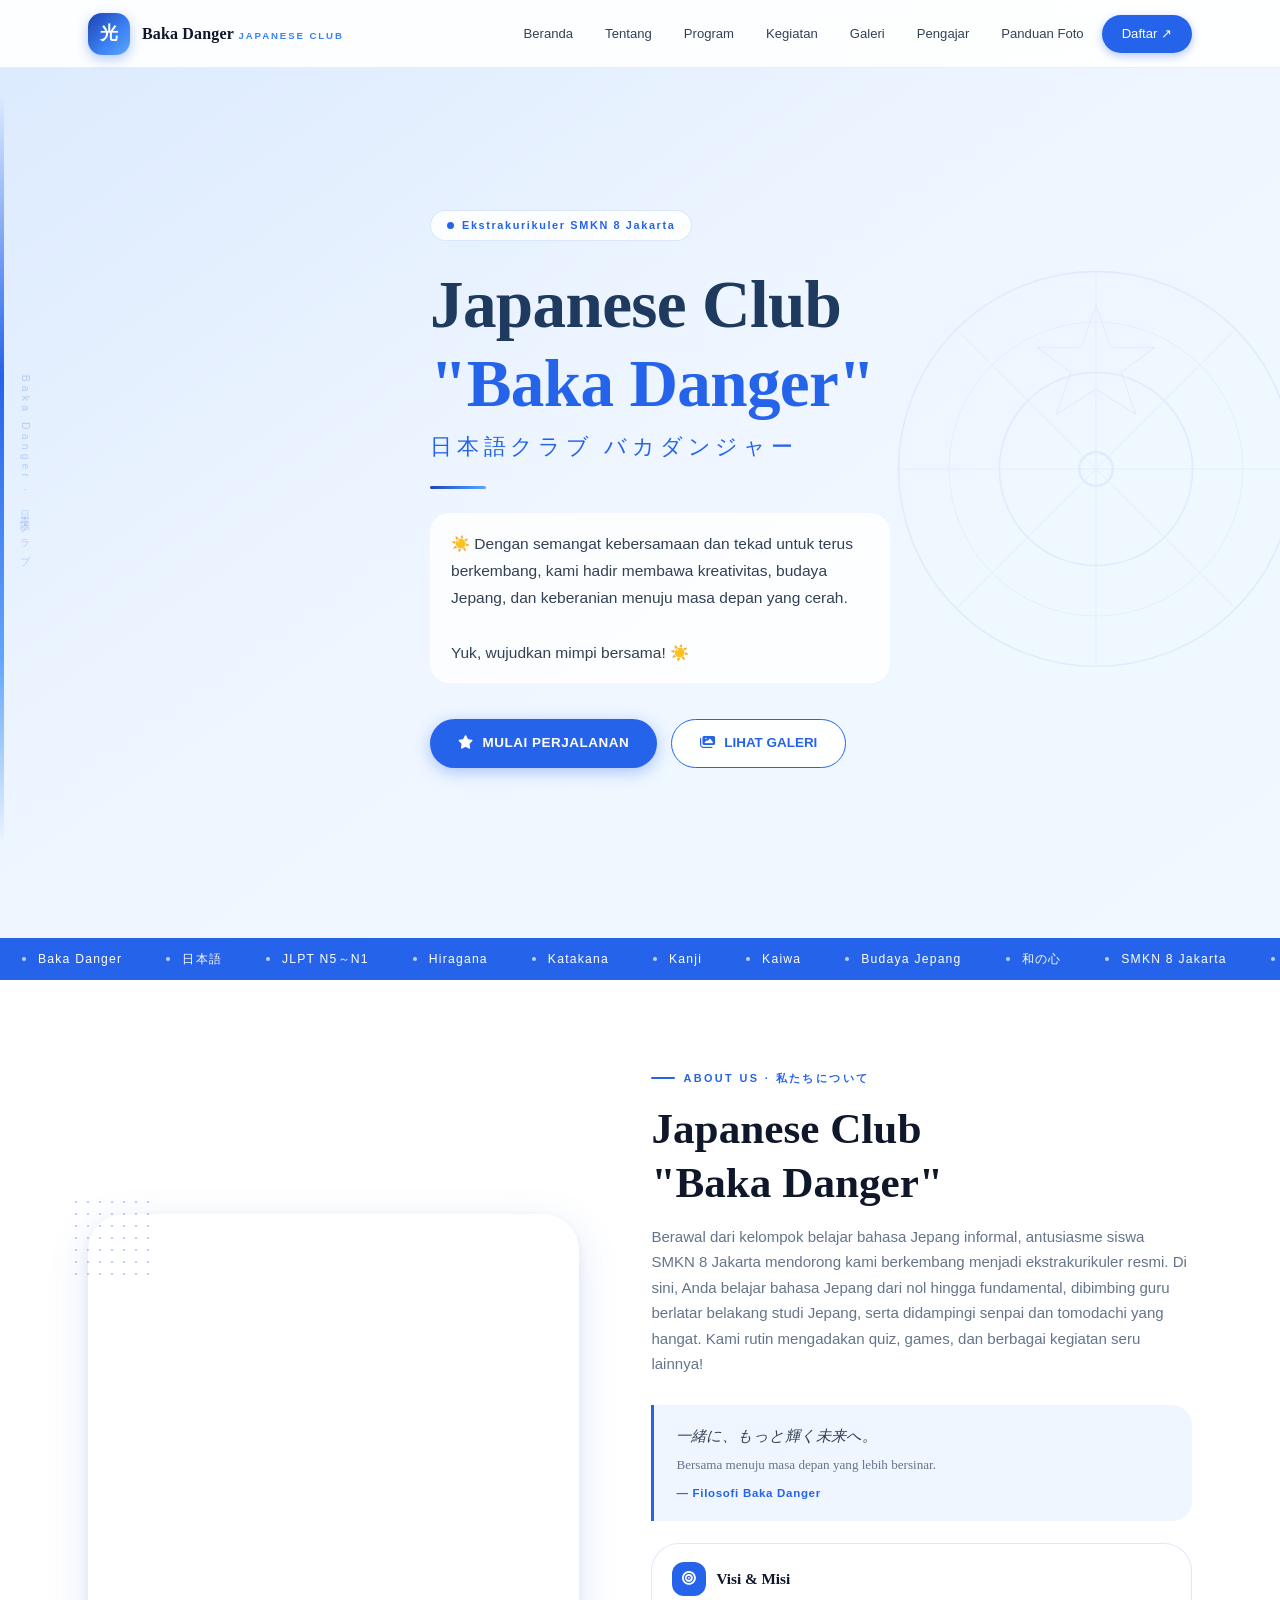
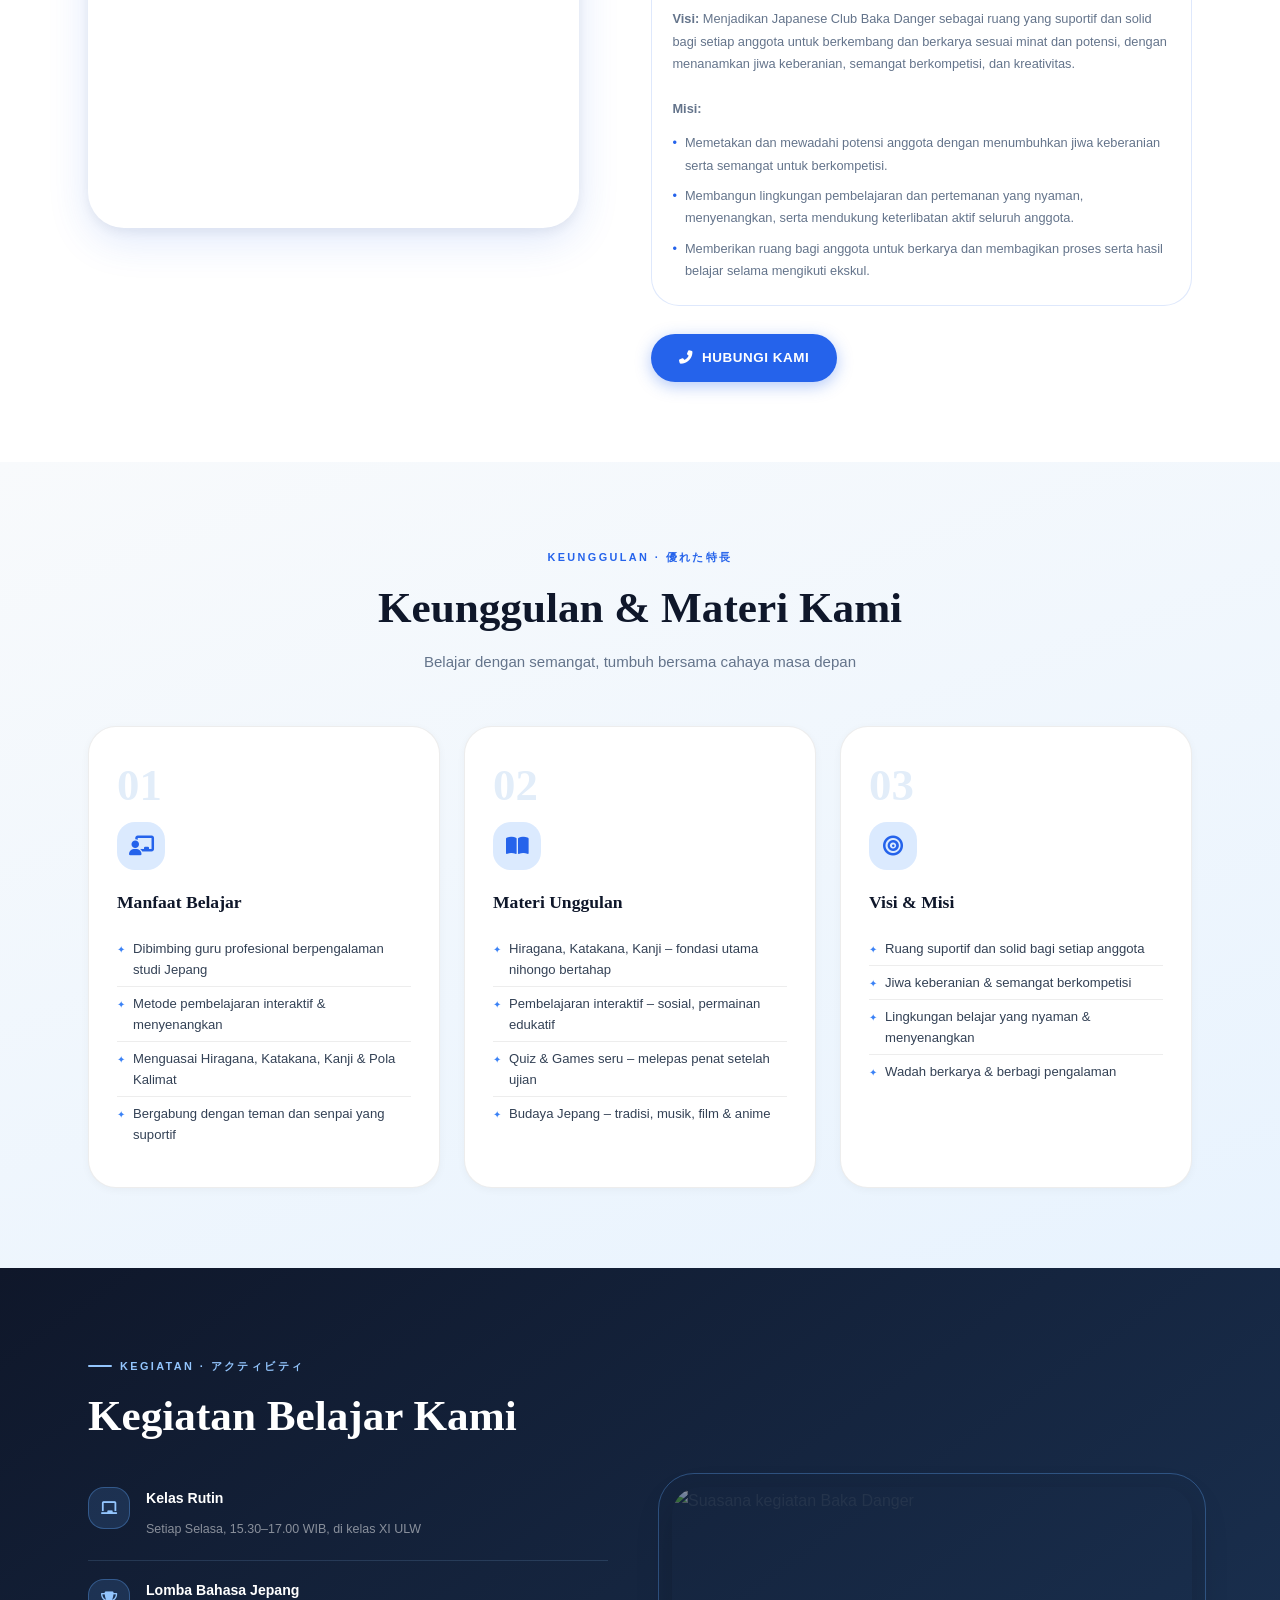
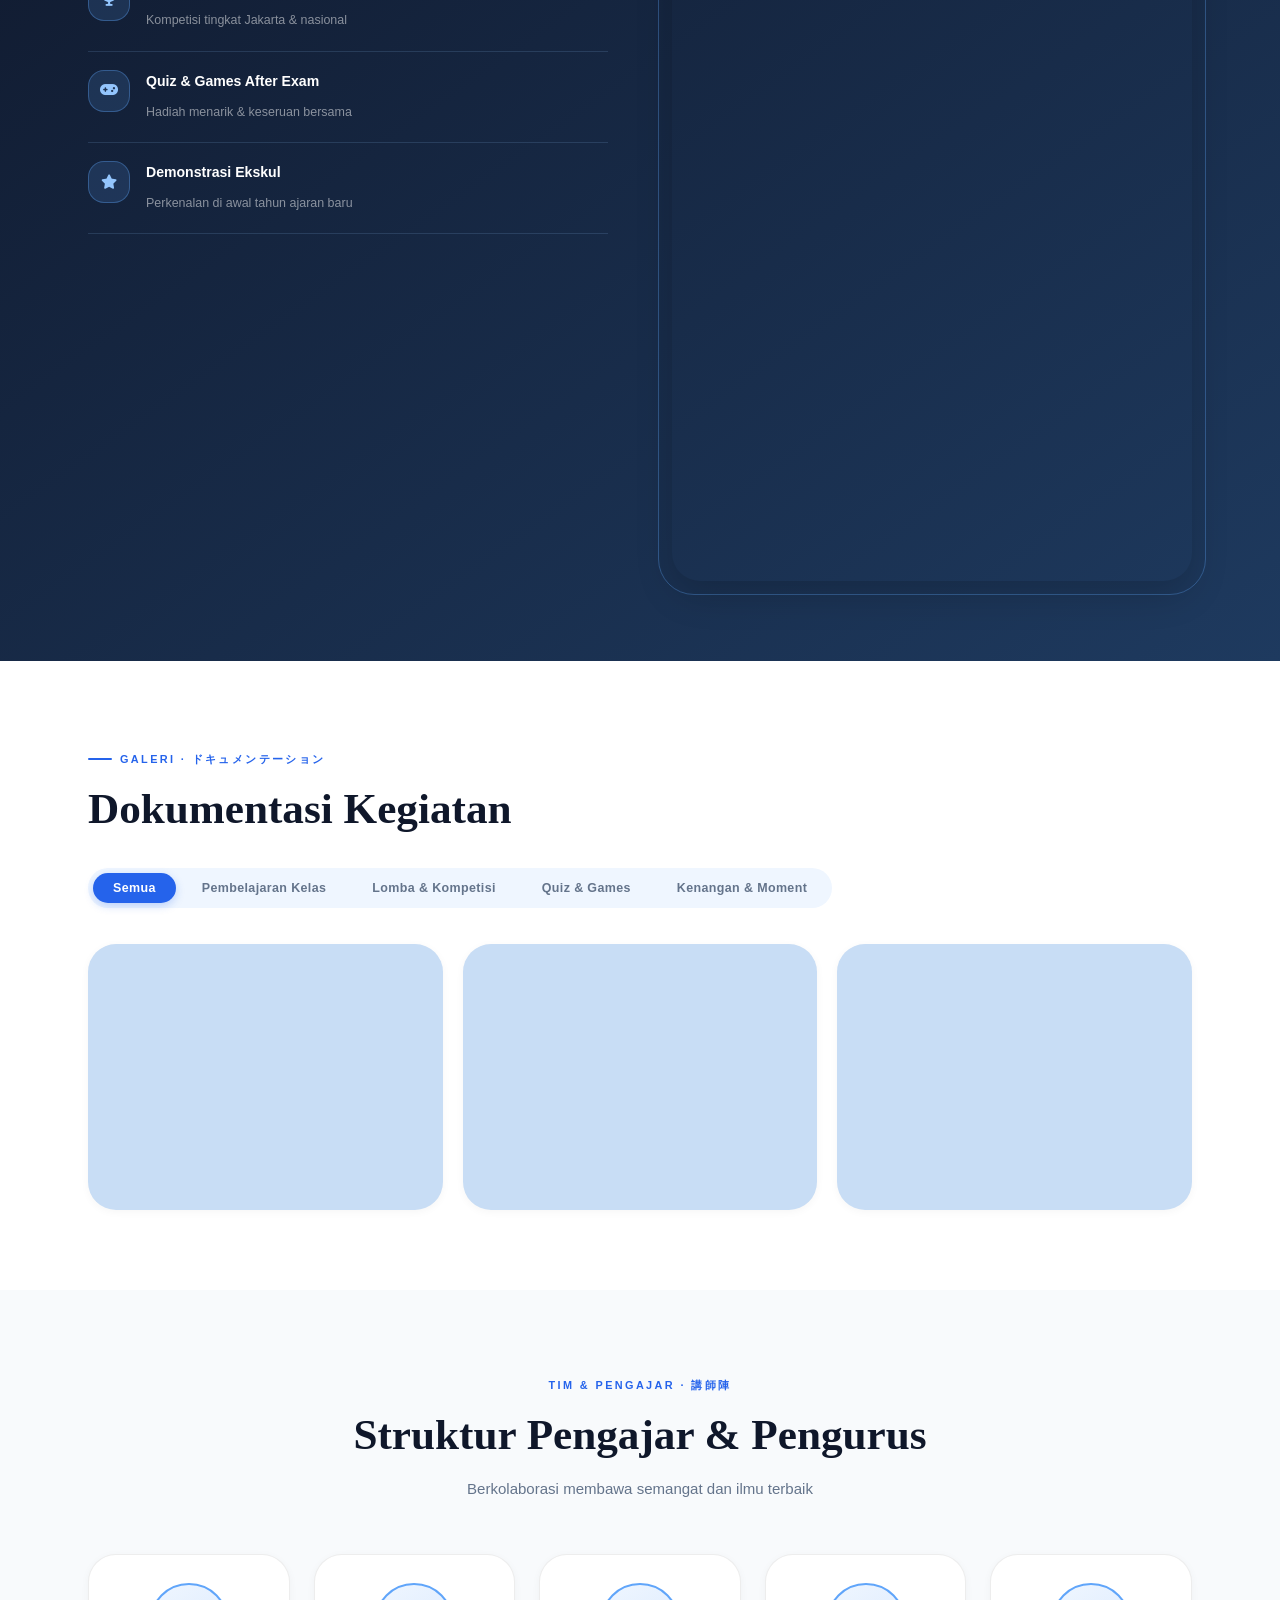
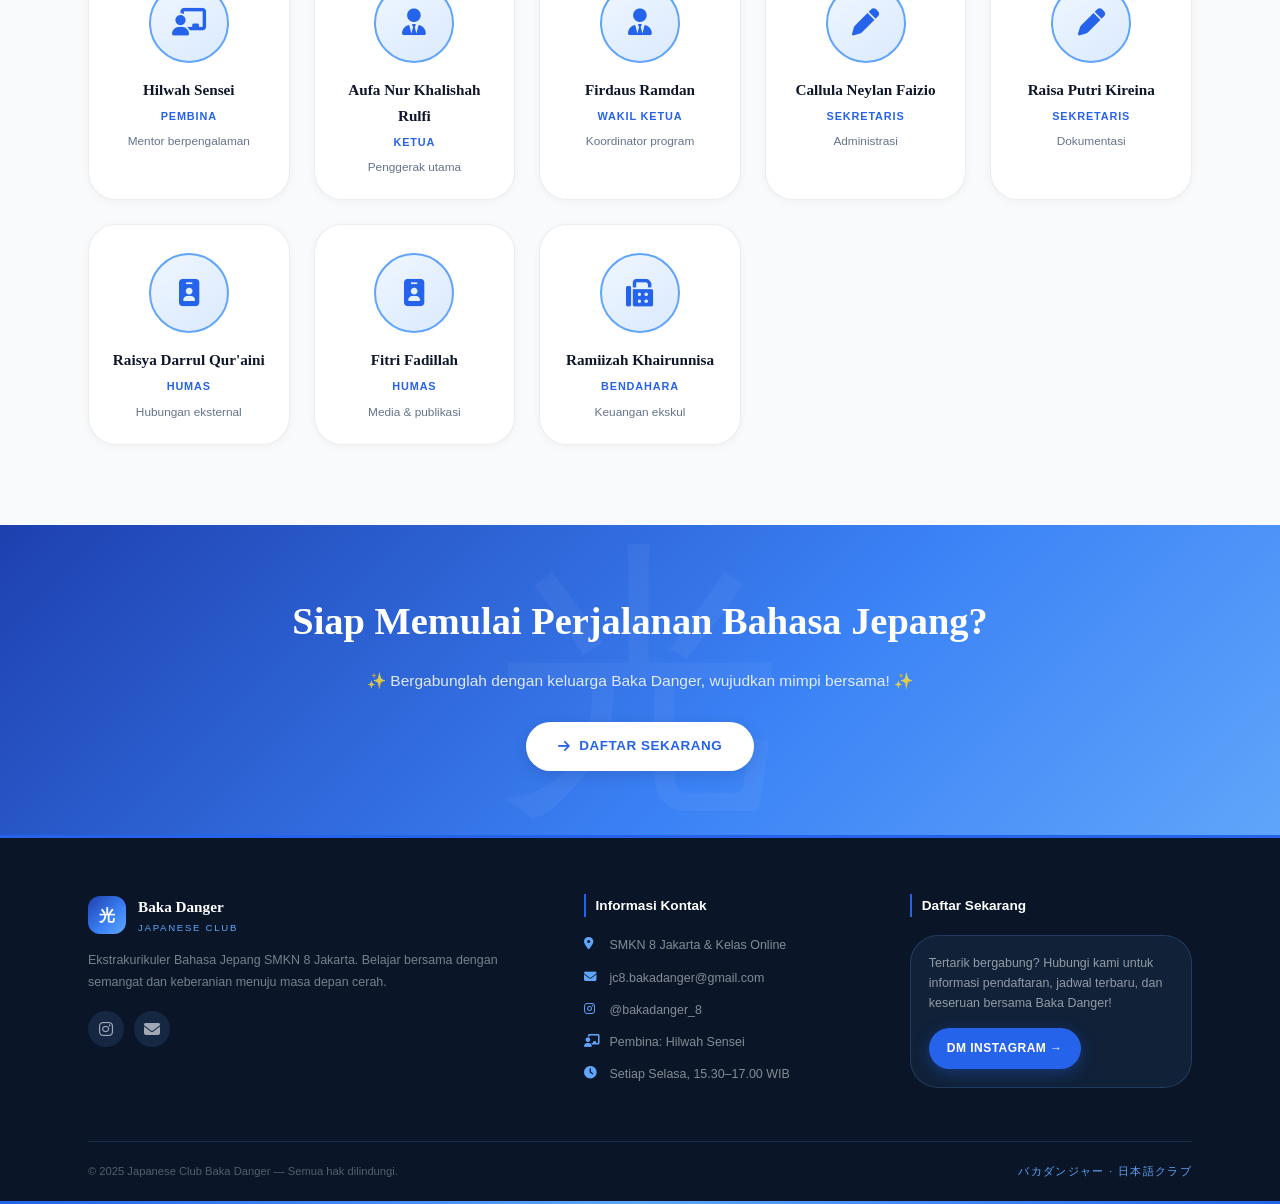
==== index.html @ 75b3fa37 "update isi" ====
<!DOCTYPE html>
<html lang="id">
<head>
<meta charset="UTF-8">
<meta name="viewport" content="width=device-width, initial-scale=1.0">
<meta http-equiv="Content-Security-Policy" content="default-src 'self' 'unsafe-inline' 'unsafe-eval' https://fonts.googleapis.com https://fonts.gstatic.com https://cdnjs.cloudflare.com https://drive.google.com https://lh3.googleusercontent.com https://images.pexels.com data: blob:; img-src * data: blob:;">
<title>Japanese Club Baka Danger | Ekskul Bahasa Jepang SMKN 8 Jakarta</title>
<meta name="description" content="Ekstrakurikuler Bahasa Jepang SMKN 8 Jakarta. Belajar dari nol hingga mahir, budaya Jepang, dan kegiatan seru bersama Baka Danger!">
<link rel="preconnect" href="https://fonts.googleapis.com">
<link href="https://fonts.googleapis.com/css2?family=Zen+Kaku+Gothic+New:wght@300;400;500;700;900&family=Shippori+Mincho:wght@400;600;700;800&family=Noto+Sans+JP:wght@300;400;500;700&display=swap" rel="stylesheet">
<link rel="stylesheet" href="https://cdnjs.cloudflare.com/ajax/libs/font-awesome/6.4.0/css/all.min.css">
<style>
:root {
  --sky: #2563eb;
  --sky-mid: #3b82f6;
  --sky-light: #60a5fa;
  --sky-pale: #eff6ff;
  --sky-ultra: #dbeafe;
  --white: #ffffff;
  --cloud: #f8fafc;
  --ink: #0f172a;
  --ink-mid: #1e3a5f;
  --ink-soft: #334155;
  --ink-light: #64748b;
  --ink-hint: #94a3b8;
  --accent: #f59e0b;
  --accent-light: #fef3c7;
  --success: #10b981;
  --border: rgba(37,99,235,0.15);
  --border-soft: rgba(0,0,0,0.07);
  --shadow-sm: 0 1px 3px rgba(0,0,0,0.06), 0 1px 2px rgba(0,0,0,0.04);
  --shadow-md: 0 4px 16px rgba(37,99,235,0.1), 0 2px 6px rgba(0,0,0,0.05);
  --shadow-lg: 0 12px 40px rgba(37,99,235,0.15), 0 4px 12px rgba(0,0,0,0.06);
  --shadow-card: 0 2px 8px rgba(0,0,0,0.04);
  --grad-sky: linear-gradient(135deg, #1e40af 0%, #3b82f6 60%, #60a5fa 100%);
  --grad-dark: linear-gradient(145deg, #0f172a 0%, #1e3a5f 100%);
  --ff-display: 'Shippori Mincho', 'Noto Sans JP', serif;
  --ff-body: 'Zen Kaku Gothic New', 'Noto Sans JP', sans-serif;
  --ff-jp: 'Noto Sans JP', sans-serif;
  --ease: cubic-bezier(.25,.8,.25,1);
  --spring: cubic-bezier(.34,1.56,.64,1);
  --t-fast: 0.18s var(--ease);
  --t-med: 0.32s var(--ease);
  --r-sm: 12px;
  --r-md: 20px;
  --r-lg: 28px;
  --r-xl: 36px;
}
*,*::before,*::after{margin:0;padding:0;box-sizing:border-box}
html{scroll-behavior:smooth;font-size:16px;-webkit-text-size-adjust:100%}
body{font-family:var(--ff-body);background:var(--cloud);color:var(--ink-soft);line-height:1.7;overflow-x:hidden}
img{max-width:100%;display:block}
a{text-decoration:none;color:inherit}
button{font-family:inherit;cursor:pointer}
.container{max-width:1160px;margin:0 auto;padding:0 28px}

/* ——— SCROLLBAR ——— */
::-webkit-scrollbar{width:5px;height:5px}
::-webkit-scrollbar-track{background:var(--cloud)}
::-webkit-scrollbar-thumb{background:var(--sky-light);border-radius:10px}

/* ——— NAVBAR ——— */
.navbar{position:fixed;top:0;left:0;right:0;z-index:1000;transition:background var(--t-med),box-shadow var(--t-med);padding:0}
.navbar::before{content:'';position:absolute;inset:0;background:rgba(255,255,255,0.92);backdrop-filter:blur(16px) saturate(180%);-webkit-backdrop-filter:blur(16px) saturate(180%);border-bottom:1px solid var(--border-soft);transition:opacity var(--t-med);z-index:-1}
.navbar.scrolled::before{background:rgba(255,255,255,0.97)}
.navbar.scrolled{box-shadow:0 2px 20px rgba(0,0,0,0.06)}
.nav-inner{display:flex;align-items:center;justify-content:space-between;height:68px;max-width:1160px;margin:0 auto;padding:0 28px}
.logo-area{display:flex;align-items:center;gap:12px;flex-shrink:0}
.logo-badge{width:42px;height:42px;background:var(--grad-sky);border-radius:14px;display:flex;align-items:center;justify-content:center;font-family:var(--ff-jp);font-size:1.1rem;color:#fff;font-weight:700;box-shadow:0 4px 12px rgba(37,99,235,0.35);flex-shrink:0;transition:transform var(--t-fast)}
.logo-area:hover .logo-badge{transform:rotate(-6deg) scale(1.08)}
.logo-texts{line-height:1.15}
.logo-main{font-family:var(--ff-display);font-size:1rem;font-weight:700;color:var(--ink);letter-spacing:.01em}
.logo-sub{font-size:.6rem;color:var(--sky-mid);letter-spacing:.2em;text-transform:uppercase;font-weight:600}
.nav-links{display:flex;align-items:center;gap:4px}
.nav-links a{color:var(--ink-soft);font-size:.82rem;font-weight:500;padding:8px 14px;border-radius:40px;transition:var(--t-fast);white-space:nowrap}
.nav-links a:hover{color:var(--sky);background:var(--sky-ultra)}
.nav-links a.cta-nav{background:var(--sky);color:#fff;padding:8px 20px;box-shadow:0 3px 10px rgba(37,99,235,0.35)}
.nav-links a.cta-nav:hover{background:var(--sky-mid);transform:translateY(-1px);box-shadow:0 6px 16px rgba(37,99,235,0.4)}
.burger{display:none;background:none;border:1px solid var(--border);width:40px;height:40px;border-radius:12px;align-items:center;justify-content:center;font-size:1rem;color:var(--ink-soft);transition:var(--t-fast)}
.burger:hover{background:var(--sky-ultra);color:var(--sky)}

/* ——— HERO ——— */
.hero{position:relative;min-height:100vh;display:flex;align-items:center;overflow:hidden;background:linear-gradient(145deg,#dbeafe 0%,#eff6ff 50%,#f0f9ff 100%)}
.hero-bg-img{position:absolute;inset:0;background-size:cover;background-position:center;opacity:.18;mix-blend-mode:multiply;transition:opacity 1s}
.hero-ornament{position:absolute;right:-2%;top:50%;transform:translateY(-50%);width:min(420px,40vw);opacity:.07;animation:heroSpin 60s linear infinite;pointer-events:none;color:var(--sky)}
@keyframes heroSpin{to{transform:translateY(-50%) rotate(360deg)}}
.hero-stripe{position:absolute;left:0;top:0;bottom:0;width:4px;background:linear-gradient(to bottom,transparent 10%,var(--sky) 40%,var(--sky-light) 70%,transparent 90%)}
.hero-jp-vert{position:absolute;left:16px;top:50%;transform:translateY(-50%);writing-mode:vertical-rl;font-family:var(--ff-jp);font-size:.65rem;color:rgba(37,99,235,.25);letter-spacing:.4em;pointer-events:none;user-select:none}
.hero-content{position:relative;z-index:2;padding:130px 0 90px;max-width:650px;margin-left:min(8%,96px);animation:heroUp .9s var(--ease) both}
@keyframes heroUp{from{opacity:0;transform:translateY(32px)}to{opacity:1;transform:translateY(0)}}
.hero-eyebrow{display:inline-flex;align-items:center;gap:8px;background:rgba(255,255,255,.85);border:1px solid var(--border);border-radius:40px;padding:5px 16px;margin-bottom:24px;backdrop-filter:blur(8px)}
.hero-eyebrow-dot{width:7px;height:7px;background:var(--sky);border-radius:50%;animation:pulse 2s ease infinite}
@keyframes pulse{0%,100%{box-shadow:0 0 0 0 rgba(37,99,235,.4)}50%{box-shadow:0 0 0 6px rgba(37,99,235,0)}}
.hero-eyebrow span{font-family:var(--ff-jp);font-size:.68rem;color:var(--sky);font-weight:600;letter-spacing:.15em}
.hero-title{font-family:var(--ff-display);font-size:clamp(2.4rem,5.5vw,4.2rem);font-weight:800;color:var(--ink-mid);line-height:1.18;letter-spacing:-.01em;margin-bottom:6px}
.hero-title-jp{font-family:var(--ff-jp);font-size:clamp(.95rem,2vw,1.35rem);color:var(--sky);letter-spacing:.22em;display:block;margin-bottom:20px;font-weight:400}
.hero-line{width:56px;height:3px;background:var(--grad-sky);border-radius:4px;margin-bottom:24px}
.hero-desc{font-size:.97rem;color:var(--ink-soft);line-height:1.75;max-width:500px;margin-bottom:36px;background:rgba(255,255,255,.8);padding:16px 20px;border-radius:var(--r-md);border:1px solid rgba(255,255,255,.9);backdrop-filter:blur(6px)}
.hero-btns{display:flex;gap:14px;flex-wrap:wrap}
.btn-primary{display:inline-flex;align-items:center;gap:9px;background:var(--sky);color:#fff;padding:13px 28px;border-radius:48px;font-size:.84rem;font-weight:700;letter-spacing:.04em;text-transform:uppercase;border:none;transition:var(--t-fast);box-shadow:0 4px 16px rgba(37,99,235,.35)}
.btn-primary:hover{background:var(--sky-mid);transform:translateY(-2px);box-shadow:0 8px 24px rgba(37,99,235,.4)}
.btn-outline{display:inline-flex;align-items:center;gap:9px;background:rgba(255,255,255,.9);color:var(--sky);padding:12px 28px;border-radius:48px;font-size:.84rem;font-weight:600;text-transform:uppercase;border:1.5px solid var(--sky);transition:var(--t-fast)}
.btn-outline:hover{background:var(--sky);color:#fff;transform:translateY(-1px)}

/* ——— MARQUEE ——— */
.marquee-strip{background:var(--sky);padding:11px 0;overflow:hidden}
.marquee-track{display:flex;animation:marqueeScroll 28s linear infinite;white-space:nowrap}
.marquee-track:hover{animation-play-state:paused}
.m-item{display:inline-flex;align-items:center;gap:12px;padding:0 22px;font-family:var(--ff-jp);font-size:.76rem;color:#fff;letter-spacing:.1em;font-weight:500}
.m-dot{width:4px;height:4px;background:rgba(255,255,255,.7);border-radius:50%}
@keyframes marqueeScroll{from{transform:translateX(0)}to{transform:translateX(-50%)}}

/* ——— SECTION BASE ——— */
section{padding:80px 0}
.sec-label{display:inline-flex;align-items:center;gap:8px;font-size:.68rem;color:var(--sky);letter-spacing:.22em;text-transform:uppercase;font-weight:700;margin-bottom:14px}
.sec-label::before{content:'';width:24px;height:2px;background:var(--sky);border-radius:2px}
.sec-title{font-family:var(--ff-display);font-size:clamp(1.75rem,3.5vw,2.7rem);font-weight:700;color:var(--ink);line-height:1.25;margin-bottom:14px}
.sec-desc{font-size:.94rem;color:var(--ink-light);line-height:1.7;max-width:540px}

/* ——— ABOUT ——— */
.about{background:var(--white)}
.about-grid{display:grid;grid-template-columns:1fr 1.1fr;gap:72px;align-items:center}
.img-stack{position:relative;flex-shrink:0}
.img-dots{position:absolute;top:-18px;left:-18px;width:88px;height:88px;background-image:radial-gradient(circle,var(--sky) 1.5px,transparent 1.5px);background-size:12px 12px;opacity:.3;z-index:0}
.img-main{width:100%;aspect-ratio:4/5;object-fit:cover;border-radius:var(--r-xl);box-shadow:var(--shadow-lg);position:relative;z-index:1;transition:transform var(--t-med)}
.img-stack:hover .img-main{transform:scale(1.01)}
.img-accent{position:absolute;bottom:-22px;right:-22px;width:46%;aspect-ratio:1;object-fit:cover;border-radius:var(--r-lg);border:5px solid var(--white);box-shadow:0 8px 24px rgba(0,0,0,.1);z-index:2}
.quote-block{margin-top:28px;padding:18px 22px;border-left:3px solid var(--sky);background:var(--sky-pale);border-radius:0 var(--r-md) var(--r-md) 0}
.quote-block p{font-family:var(--ff-display);font-size:.95rem;font-style:italic;color:var(--ink-soft);line-height:1.65}
.quote-block cite{display:block;font-size:.72rem;color:var(--sky);margin-top:8px;font-style:normal;font-weight:600;letter-spacing:.06em}
.vm-box{margin-top:22px;padding:18px 20px;border:1px solid var(--border);border-radius:var(--r-lg);background:var(--white)}
.vm-head{display:flex;align-items:center;gap:10px;margin-bottom:12px}
.vm-ico{width:34px;height:34px;background:var(--sky);border-radius:12px;display:flex;align-items:center;justify-content:center;color:#fff;font-size:.85rem;flex-shrink:0}
.vm-name{font-family:var(--ff-display);font-size:.95rem;font-weight:700;color:var(--ink)}
.vm-body{font-size:.8rem;color:var(--ink-light);line-height:1.75}

/* ——— EXCELLENCE ——— */
.excellence{background:linear-gradient(160deg,var(--cloud) 0%,#e8f3fe 100%)}
.exc-header{text-align:center;margin-bottom:52px}
.exc-header .sec-label{justify-content:center}
.exc-header .sec-label::before{display:none}
.cards-3{display:grid;grid-template-columns:repeat(3,1fr);gap:24px}
.exc-card{background:var(--white);padding:36px 28px;border-radius:var(--r-lg);border:1px solid var(--border-soft);box-shadow:var(--shadow-card);transition:var(--t-med);position:relative;overflow:hidden}
.exc-card::before{content:'';position:absolute;top:0;left:0;right:0;height:3px;background:var(--grad-sky);opacity:0;transition:opacity var(--t-fast)}
.exc-card:hover{transform:translateY(-6px);box-shadow:var(--shadow-lg);border-color:var(--border)}
.exc-card:hover::before{opacity:1}
.card-num{font-family:var(--ff-display);font-size:2.8rem;font-weight:800;color:#e2edf9;line-height:1;margin-bottom:14px;transition:color var(--t-fast)}
.exc-card:hover .card-num{color:#c7dff5}
.card-ico{width:48px;height:48px;background:var(--sky-ultra);border-radius:18px;display:flex;align-items:center;justify-content:center;font-size:1.25rem;color:var(--sky);margin-bottom:18px;transition:var(--t-fast)}
.exc-card:hover .card-ico{background:var(--sky);color:#fff}
.card-title{font-family:var(--ff-display);font-size:1.1rem;font-weight:700;margin-bottom:14px;color:var(--ink)}
.card-list{list-style:none}
.card-list li{padding:6px 0;border-bottom:1px solid var(--border-soft);display:flex;align-items:flex-start;gap:8px;font-size:.82rem;color:var(--ink-soft);line-height:1.6}
.card-list li:last-child{border-bottom:none}
.card-list li::before{content:'✦';font-size:.65rem;color:var(--sky-mid);flex-shrink:0;margin-top:4px}

/* ——— ACTIVITY ——— */
.activity{background:var(--grad-dark);overflow:hidden}
.activity .sec-title{color:#fff}
.activity .sec-label{color:#93c5fd}
.activity .sec-label::before{background:#93c5fd}
.act-grid{display:grid;grid-template-columns:1fr 1fr;gap:64px;align-items:start;margin-top:44px}
.act-list{list-style:none}
.act-item{display:flex;align-items:flex-start;gap:16px;padding:18px 0;border-bottom:1px solid rgba(147,197,253,.15);transition:padding-left var(--t-fast)}
.act-item:first-child{padding-top:0}
.act-item:hover{padding-left:6px}
.act-ico{width:42px;height:42px;background:rgba(96,165,250,.15);border:1px solid rgba(96,165,250,.35);border-radius:16px;display:flex;align-items:center;justify-content:center;color:#93c5fd;font-size:.9rem;flex-shrink:0;transition:var(--t-fast)}
.act-item:hover .act-ico{background:var(--sky);border-color:var(--sky);color:#fff}
.act-text strong{display:block;color:#fff;font-size:.88rem;font-weight:600;margin-bottom:3px}
.act-text span{font-size:.78rem;color:rgba(255,255,255,.5)}
.act-img-col{position:relative}
.act-frame{position:absolute;inset:-14px;border:1.5px solid rgba(96,165,250,.35);border-radius:36px;pointer-events:none;z-index:0}
.act-img-main{width:100%;aspect-ratio:3/4;object-fit:cover;border-radius:28px;box-shadow:0 14px 36px rgba(0,0,0,.35);position:relative;z-index:1}

/* ——— GALLERY ——— */
.gallery{background:var(--white)}
.gallery-top{display:flex;justify-content:space-between;align-items:flex-end;margin-bottom:36px;flex-wrap:wrap;gap:18px}
.gallery-tabs{display:flex;gap:6px;background:var(--sky-pale);padding:5px;border-radius:50px;flex-wrap:wrap}
.g-tab{padding:8px 20px;border-radius:40px;font-size:.78rem;font-weight:600;color:var(--ink-light);cursor:pointer;transition:var(--t-fast);border:none;background:none;letter-spacing:.03em}
.g-tab.active{background:var(--sky);color:#fff;box-shadow:0 3px 8px rgba(37,99,235,.25)}
.gallery-grid{display:grid;grid-template-columns:repeat(3,1fr);gap:20px}
.g-item{position:relative;border-radius:var(--r-lg);overflow:hidden;cursor:pointer;aspect-ratio:4/3;background:#e8f1fb;transition:var(--t-med);box-shadow:var(--shadow-card)}
.g-item img{width:100%;height:100%;object-fit:cover;transition:transform .5s var(--ease)}
.g-item:hover{transform:scale(1.01);box-shadow:var(--shadow-lg)}
.g-item:hover img{transform:scale(1.07)}
.g-overlay{position:absolute;inset:0;background:linear-gradient(to top,rgba(15,23,42,.75) 0%,transparent 55%);opacity:0;transition:.28s;display:flex;flex-direction:column;justify-content:flex-end;padding:18px;border-radius:var(--r-lg)}
.g-item:hover .g-overlay{opacity:1}
.g-overlay h4{color:#fff;font-size:.88rem;font-weight:700;margin-bottom:3px}
.g-overlay p{color:rgba(255,255,255,.75);font-size:.73rem}
.g-zoom{position:absolute;top:14px;right:14px;background:var(--sky);width:32px;height:32px;border-radius:50%;display:flex;align-items:center;justify-content:center;color:#fff;opacity:0;transform:scale(.7);transition:.2s}
.g-item:hover .g-zoom{opacity:1;transform:scale(1)}
.gallery-empty{text-align:center;padding:60px 20px;color:var(--ink-light)}
.gallery-empty i{font-size:2.8rem;color:var(--sky-light);display:block;margin-bottom:14px}
.gallery-empty p{font-size:.9rem}

/* ——— TEAM ——— */
.team{background:var(--cloud)}
.team-header{text-align:center;margin-bottom:52px}
.team-header .sec-label{justify-content:center}
.team-header .sec-label::before{display:none}
.team-grid{display:grid;grid-template-columns:repeat(auto-fit,minmax(195px,1fr));gap:24px}
.team-card{background:var(--white);padding:28px 18px 22px;border-radius:var(--r-lg);text-align:center;transition:var(--t-med);border:1px solid var(--border-soft);box-shadow:var(--shadow-card)}
.team-card:hover{transform:translateY(-5px);box-shadow:var(--shadow-lg);border-color:var(--border)}
.t-avatar{width:80px;height:80px;background:linear-gradient(145deg,var(--sky-pale),var(--sky-ultra));border-radius:50%;display:flex;align-items:center;justify-content:center;margin:0 auto 14px;font-size:1.7rem;color:var(--sky);border:2.5px solid var(--sky-light);transition:var(--t-med)}
.team-card:hover .t-avatar{background:var(--grad-sky);color:#fff;border-color:var(--sky)}
.t-name{font-family:var(--ff-display);font-size:.95rem;font-weight:700;margin-bottom:4px;color:var(--ink)}
.t-pos{font-size:.68rem;color:var(--sky);font-weight:700;text-transform:uppercase;letter-spacing:.08em;margin-bottom:6px}
.t-desc{font-size:.74rem;color:var(--ink-light)}

/* ——— GOOGLE DRIVE GUIDE ——— */
.gdrive-guide{background:linear-gradient(135deg,#0f172a 0%,#1e3a5f 100%);padding:60px 0}
.guide-inner{display:grid;grid-template-columns:1fr 1fr;gap:56px;align-items:start}
.guide-title{font-family:var(--ff-display);font-size:1.7rem;font-weight:700;color:#fff;margin-bottom:12px}
.guide-sub{color:rgba(255,255,255,.55);font-size:.85rem;line-height:1.7;margin-bottom:28px}
.guide-steps{list-style:none}
.guide-step{display:flex;gap:14px;align-items:flex-start;padding:14px 0;border-bottom:1px solid rgba(147,197,253,.15)}
.guide-step:last-child{border-bottom:none}
.step-num{width:30px;height:30px;background:var(--sky);border-radius:10px;display:flex;align-items:center;justify-content:center;font-size:.75rem;font-weight:800;color:#fff;flex-shrink:0}
.step-text strong{display:block;color:#fff;font-size:.85rem;font-weight:600;margin-bottom:2px}
.step-text span{font-size:.78rem;color:rgba(255,255,255,.5)}
.guide-sizes{background:rgba(255,255,255,.06);border:1px solid rgba(147,197,253,.2);border-radius:var(--r-lg);padding:22px}
.guide-sizes h4{color:#93c5fd;font-size:.8rem;font-weight:700;letter-spacing:.12em;text-transform:uppercase;margin-bottom:18px;display:flex;align-items:center;gap:8px}
.size-table{width:100%;border-collapse:collapse;font-size:.8rem}
.size-table th{text-align:left;color:rgba(255,255,255,.4);font-weight:500;padding:6px 10px;border-bottom:1px solid rgba(255,255,255,.1);font-size:.72rem;text-transform:uppercase;letter-spacing:.06em}
.size-table td{padding:9px 10px;color:rgba(255,255,255,.8);border-bottom:1px solid rgba(255,255,255,.05)}
.size-table tr:last-child td{border-bottom:none}
.size-table td:first-child{color:#93c5fd;font-weight:600}
.code-box{background:rgba(0,0,0,.3);border:1px solid rgba(147,197,253,.2);border-radius:10px;padding:14px 16px;margin-top:18px;font-family:monospace;font-size:.78rem;color:#7dd3fc;word-break:break-all;line-height:1.6}
.code-box span{color:rgba(255,255,255,.35)}

/* ——— CTA ——— */
.cta-sec{background:var(--grad-sky);text-align:center;padding:64px 0;position:relative;overflow:hidden}
.cta-sec::before{content:'光';font-family:var(--ff-jp);font-size:18rem;color:rgba(255,255,255,.04);position:absolute;top:50%;left:50%;transform:translate(-50%,-50%);pointer-events:none;line-height:1}
.cta-title{font-family:var(--ff-display);font-size:clamp(1.7rem,3vw,2.4rem);font-weight:800;color:#fff;margin-bottom:14px;position:relative}
.cta-desc{color:rgba(255,255,255,.85);margin-bottom:28px;font-size:.97rem;position:relative}
.btn-white{background:#fff;color:var(--sky);padding:13px 32px;border-radius:48px;font-weight:700;text-transform:uppercase;letter-spacing:.04em;font-size:.84rem;display:inline-flex;align-items:center;gap:9px;transition:var(--t-fast);box-shadow:0 4px 16px rgba(0,0,0,.12);position:relative}
.btn-white:hover{background:var(--ink);color:#fff;transform:translateY(-2px)}

/* ——— FOOTER ——— */
footer{background:#0a1628;padding:56px 0 0;border-top:3px solid var(--sky)}
.f-grid{display:grid;grid-template-columns:1.6fr 1fr 1fr;gap:44px;padding-bottom:44px;border-bottom:1px solid rgba(96,165,250,.15)}
.f-brand p{color:rgba(255,255,255,.45);font-size:.78rem;line-height:1.7;margin-top:14px}
.f-logo-row{display:flex;align-items:center;gap:12px;margin-bottom:4px}
.f-logo-badge{width:38px;height:38px;background:var(--grad-sky);border-radius:12px;display:flex;align-items:center;justify-content:center;color:#fff;font-family:var(--ff-jp);font-size:1rem;font-weight:700;flex-shrink:0}
.f-logo-main{color:#fff;font-family:var(--ff-display);font-size:.95rem;font-weight:700}
.f-logo-sub{color:var(--sky-light);font-size:.6rem;letter-spacing:.18em;text-transform:uppercase}
.socials{display:flex;gap:10px;margin-top:18px}
.soc{width:36px;height:36px;background:rgba(96,165,250,.12);border-radius:50%;display:flex;align-items:center;justify-content:center;color:rgba(255,255,255,.6);transition:var(--t-fast)}
.soc:hover{background:var(--sky);color:#fff;transform:translateY(-2px)}
.f-col h5{color:#fff;font-size:.85rem;margin-bottom:18px;font-weight:600;border-left:2px solid var(--sky);padding-left:10px}
.f-info{list-style:none}
.f-info li{display:flex;gap:10px;margin-bottom:11px;font-size:.78rem;color:rgba(255,255,255,.5);align-items:flex-start}
.f-info li i{color:var(--sky-light);width:16px;flex-shrink:0;margin-top:3px}
.f-cta-box{background:rgba(96,165,250,.08);border:1px solid rgba(96,165,250,.2);border-radius:var(--r-lg);padding:18px}
.f-cta-box p{color:rgba(255,255,255,.55);font-size:.78rem;margin-bottom:14px;line-height:1.6}
.f-bottom{padding:20px 0;display:flex;justify-content:space-between;align-items:center;flex-wrap:wrap;gap:10px;color:rgba(255,255,255,.3);font-size:.7rem}
.f-jp{font-family:var(--ff-jp);letter-spacing:.12em;color:var(--sky-light)}
.f-stripe{height:3px;background:linear-gradient(90deg,var(--sky),var(--sky-light),var(--sky))}

/* ——— LIGHTBOX ——— */
.lightbox{position:fixed;inset:0;background:rgba(0,0,0,.93);z-index:2000;display:none;align-items:center;justify-content:center;padding:20px}
.lightbox.open{display:flex;animation:lbFade .2s ease both}
@keyframes lbFade{from{opacity:0}to{opacity:1}}
.lb-inner{max-width:880px;width:100%;position:relative}
.lb-img{width:100%;max-height:74vh;object-fit:contain;border-radius:var(--r-lg)}
.lb-info{padding:14px 0 0;color:#fff}
.lb-group{font-size:.68rem;color:#93c5fd;text-transform:uppercase;letter-spacing:.1em;margin-bottom:4px}
.lb-btn{position:absolute;background:rgba(37,99,235,.55);border:none;color:#fff;width:40px;height:40px;border-radius:50%;display:flex;align-items:center;justify-content:center;cursor:pointer;transition:background var(--t-fast);backdrop-filter:blur(4px)}
.lb-btn:hover{background:var(--sky)}
.lb-close{top:-50px;right:0}
.lb-prev,.lb-next{top:50%;transform:translateY(-50%)}
.lb-prev{left:-56px}
.lb-next{right:-56px}

/* ——— SCROLL TOP ——— */
.scroll-top-btn{position:fixed;bottom:28px;right:28px;width:42px;height:42px;background:var(--sky);border-radius:50%;display:flex;align-items:center;justify-content:center;color:#fff;cursor:pointer;opacity:0;pointer-events:none;transition:.2s;z-index:900;border:none;box-shadow:0 4px 14px rgba(37,99,235,.4)}
.scroll-top-btn.visible{opacity:1;pointer-events:all}
.scroll-top-btn:hover{background:var(--sky-mid);transform:translateY(-2px)}

/* ——— TOAST ——— */
.toast{position:fixed;bottom:80px;right:28px;background:var(--ink);color:#fff;padding:11px 20px;border-radius:12px;font-size:.82rem;z-index:3000;opacity:0;transform:translateY(10px);transition:.25s;pointer-events:none;border-left:3px solid var(--sky)}
.toast.show{opacity:1;transform:translateY(0)}

/* ——— RESPONSIVE ——— */
@media(max-width:960px){
  .about-grid,.act-grid,.guide-inner{grid-template-columns:1fr;gap:44px}
  .cards-3{grid-template-columns:1fr;gap:18px}
  .gallery-grid{grid-template-columns:repeat(2,1fr)}
  .f-grid{grid-template-columns:1fr 1fr}
  .lb-prev{left:10px}.lb-next{right:10px}
}
@media(max-width:640px){
  .nav-links{display:none}
  .nav-links.open{display:flex;flex-direction:column;position:absolute;top:68px;left:0;right:0;background:rgba(255,255,255,.98);padding:18px;gap:10px;border-bottom:2px solid var(--sky);backdrop-filter:blur(16px)}
  .burger{display:flex}
  .hero-content{margin-left:0;padding:100px 0 80px}
  .gallery-grid{grid-template-columns:1fr}
  .f-grid{grid-template-columns:1fr}
  .container{padding:0 18px}
  .img-accent,.img-dots{display:none}
  .team-grid{grid-template-columns:repeat(2,1fr)}
  .guide-sizes{margin-top:28px}
}
@media(prefers-reduced-motion:reduce){*{animation-duration:.01ms!important;transition-duration:.01ms!important}}
</style>
</head>
<body>

<!-- ── NAVBAR ── -->
<nav class="navbar" id="navbar" role="navigation" aria-label="Navigasi utama">
  <div class="nav-inner">
    <a href="#hero" class="logo-area" aria-label="Beranda Baka Danger" id="logoArea">
      <div class="logo-badge">光</div>
      <div class="logo-texts">
        <span class="logo-main">Baka Danger</span>
        <span class="logo-sub">Japanese Club</span>
      </div>
    </a>
    <button class="burger" id="burgerBtn" aria-label="Buka menu" aria-expanded="false">
      <i class="fas fa-bars" aria-hidden="true"></i>
    </button>
    <nav class="nav-links" id="navLinks" aria-label="Tautan navigasi">
      <a href="#hero">Beranda</a>
      <a href="#tentang">Tentang</a>
      <a href="#program">Program</a>
      <a href="#kegiatan">Kegiatan</a>
      <a href="#galeri">Galeri</a>
      <a href="#pengajar">Pengajar</a>
      <a href="#gdrive-guide">Panduan Foto</a>
      <a href="#kontak" class="cta-nav">Daftar ↗</a>
    </nav>
  </div>
</nav>

<!-- ── HERO ── -->
<section class="hero" id="hero" aria-label="Halaman utama">
  <div class="hero-bg-img" id="heroBg" aria-hidden="true"></div>
  <div class="hero-stripe" aria-hidden="true"></div>
  <div class="hero-jp-vert" aria-hidden="true">Baka Danger · 日本語クラブ</div>
  <svg class="hero-ornament" viewBox="0 0 200 200" fill="none" aria-hidden="true" focusable="false">
    <circle cx="100" cy="100" r="94" stroke="currentColor" stroke-width=".8"/>
    <circle cx="100" cy="100" r="70" stroke="currentColor" stroke-width=".4"/>
    <circle cx="100" cy="100" r="46" stroke="currentColor" stroke-width=".8"/>
    <line x1="100" y1="6" x2="100" y2="194" stroke="currentColor" stroke-width=".4"/>
    <line x1="6" y1="100" x2="194" y2="100" stroke="currentColor" stroke-width=".4"/>
    <line x1="34" y1="34" x2="166" y2="166" stroke="currentColor" stroke-width=".4"/>
    <line x1="166" y1="34" x2="34" y2="166" stroke="currentColor" stroke-width=".4"/>
    <circle cx="100" cy="100" r="8" stroke="currentColor" stroke-width="1.2"/>
    <polygon points="100,22 107,42 128,42 112,54 119,74 100,62 81,74 88,54 72,42 93,42" fill="none" stroke="currentColor" stroke-width=".5"/>
  </svg>
  <div class="container">
    <div class="hero-content">
      <div class="hero-eyebrow">
        <span class="hero-eyebrow-dot" aria-hidden="true"></span>
        <span>Ekstrakurikuler SMKN 8 Jakarta</span>
      </div>
      <h1 class="hero-title">Japanese Club<br><span style="color:var(--sky)">"Baka Danger"</span></h1>
      <span class="hero-title-jp" lang="ja">日本語クラブ バカダンジャー</span>
      <div class="hero-line" aria-hidden="true"></div>
      <p class="hero-desc">☀️ Dengan semangat kebersamaan dan tekad untuk terus berkembang, kami hadir membawa kreativitas, budaya Jepang, dan keberanian menuju masa depan yang cerah.<br><br>Yuk, wujudkan mimpi bersama! ☀️</p>
      <div class="hero-btns">
        <a href="#kontak" class="btn-primary"><i class="fas fa-star" aria-hidden="true"></i>Mulai Perjalanan</a>
        <a href="#galeri" class="btn-outline"><i class="fas fa-images" aria-hidden="true"></i>Lihat Galeri</a>
      </div>
    </div>
  </div>
</section>

<!-- ── MARQUEE ── -->
<div class="marquee-strip" aria-hidden="true">
  <div class="marquee-track" id="marqueeTrack"></div>
</div>

<!-- ── ABOUT ── -->
<section class="about" id="tentang">
  <div class="container">
    <div class="about-grid">
      <div class="img-stack">
        <div class="img-dots" aria-hidden="true"></div>
        <img class="img-main" id="aboutImgMain"
          src="https://drive.google.com/file/d/10jhL_UObXrEWanoV7N6YHUZiOLvvckwS/view?usp=sharing"
          alt="Kegiatan belajar bersama Baka Danger"
          loading="lazy" onerror="this.src='https://images.pexels.com/photos/1250655/pexels-photo-1250655.jpeg?auto=compress&cs=tinysrgb&w=600'">
        <img class="img-accent" id="aboutImgAccent"
          src="https://images.pexels.com/photos/3769021/pexels-photo-3769021.jpeg?auto=compress&cs=tinysrgb&w=400"
          alt="Suasana kelas bahasa Jepang"
          loading="lazy" onerror="this.style.display='none'">
      </div>
      <div class="about-text">
        <span class="sec-label">About Us · 私たちについて</span>
        <h2 class="sec-title">Japanese Club<br>"Baka Danger"</h2>
        <p class="sec-desc">Berawal dari kelompok belajar bahasa Jepang informal, antusiasme siswa SMKN 8 Jakarta mendorong kami berkembang menjadi ekstrakurikuler resmi. Di sini, Anda belajar bahasa Jepang dari nol hingga fundamental, dibimbing guru berlatar belakang studi Jepang, serta didampingi senpai dan tomodachi yang hangat. Kami rutin mengadakan quiz, games, dan berbagai kegiatan seru lainnya!</p>
        <div class="quote-block">
          <p lang="ja">一緒に、もっと輝く未来へ。</p>
          <p style="margin-top:6px;font-style:normal;font-size:.82rem;color:var(--ink-light)">Bersama menuju masa depan yang lebih bersinar.</p>
          <cite>— Filosofi Baka Danger</cite>
        </div>
        <div class="vm-box">
          <div class="vm-head">
            <div class="vm-ico"><i class="fas fa-bullseye" aria-hidden="true"></i></div>
            <div class="vm-name">Visi &amp; Misi</div>
          </div>
          <div class="vm-body">
            <strong>Visi:</strong> Menjadikan Japanese Club Baka Danger sebagai ruang yang suportif dan solid bagi setiap anggota untuk berkembang dan berkarya sesuai minat dan potensi, dengan menanamkan jiwa keberanian, semangat berkompetisi, dan kreativitas.<br><br>
            <strong>Misi:</strong>
            <ul style="list-style:none;margin-top:8px">
              <li style="padding:4px 0;display:flex;gap:8px;align-items:flex-start"><span style="color:var(--sky);flex-shrink:0">•</span>Memetakan dan mewadahi potensi anggota dengan menumbuhkan jiwa keberanian serta semangat untuk berkompetisi.</li>
              <li style="padding:4px 0;display:flex;gap:8px;align-items:flex-start"><span style="color:var(--sky);flex-shrink:0">•</span>Membangun lingkungan pembelajaran dan pertemanan yang nyaman, menyenangkan, serta mendukung keterlibatan aktif seluruh anggota.</li>
              <li style="padding:4px 0;display:flex;gap:8px;align-items:flex-start"><span style="color:var(--sky);flex-shrink:0">•</span>Memberikan ruang bagi anggota untuk berkarya dan membagikan proses serta hasil belajar selama mengikuti ekskul.</li>
            </ul>
          </div>
        </div>
        <a href="#kontak" class="btn-primary" style="margin-top:28px;display:inline-flex"><i class="fas fa-phone-alt" aria-hidden="true"></i>Hubungi Kami</a>
      </div>
    </div>
  </div>
</section>

<!-- ── EXCELLENCE ── -->
<section class="excellence" id="program">
  <div class="container">
    <div class="exc-header">
      <span class="sec-label">Keunggulan · 優れた特長</span>
      <h2 class="sec-title">Keunggulan &amp; Materi Kami</h2>
      <p class="sec-desc" style="margin:0 auto">Belajar dengan semangat, tumbuh bersama cahaya masa depan</p>
    </div>
    <div class="cards-3">
      <div class="exc-card">
        <div class="card-num">01</div>
        <div class="card-ico"><i class="fas fa-chalkboard-user" aria-hidden="true"></i></div>
        <h3 class="card-title">Manfaat Belajar</h3>
        <ul class="card-list">
          <li>Dibimbing guru profesional berpengalaman studi Jepang</li>
          <li>Metode pembelajaran interaktif &amp; menyenangkan</li>
          <li>Menguasai Hiragana, Katakana, Kanji &amp; Pola Kalimat</li>
          <li>Bergabung dengan teman dan senpai yang suportif</li>
        </ul>
      </div>
      <div class="exc-card">
        <div class="card-num">02</div>
        <div class="card-ico"><i class="fas fa-book-open" aria-hidden="true"></i></div>
        <h3 class="card-title">Materi Unggulan</h3>
        <ul class="card-list">
          <li>Hiragana, Katakana, Kanji – fondasi utama nihongo bertahap</li>
          <li>Pembelajaran interaktif – sosial, permainan edukatif</li>
          <li>Quiz &amp; Games seru – melepas penat setelah ujian</li>
          <li>Budaya Jepang – tradisi, musik, film &amp; anime</li>
        </ul>
      </div>
      <div class="exc-card">
        <div class="card-num">03</div>
        <div class="card-ico"><i class="fas fa-bullseye" aria-hidden="true"></i></div>
        <h3 class="card-title">Visi &amp; Misi</h3>
        <ul class="card-list">
          <li>Ruang suportif dan solid bagi setiap anggota</li>
          <li>Jiwa keberanian &amp; semangat berkompetisi</li>
          <li>Lingkungan belajar yang nyaman &amp; menyenangkan</li>
          <li>Wadah berkarya &amp; berbagi pengalaman</li>
        </ul>
      </div>
    </div>
  </div>
</section>

<!-- ── ACTIVITY ── -->
<section class="activity" id="kegiatan">
  <div class="container">
    <span class="sec-label">Kegiatan · アクティビティ</span>
    <h2 class="sec-title">Kegiatan Belajar Kami</h2>
    <div class="act-grid">
      <ul class="act-list">
        <li class="act-item">
          <div class="act-ico"><i class="fas fa-chalkboard" aria-hidden="true"></i></div>
          <div class="act-text">
            <strong>Kelas Rutin</strong>
            <span>Setiap Selasa, 15.30–17.00 WIB, di kelas XI ULW</span>
          </div>
        </li>
        <li class="act-item">
          <div class="act-ico"><i class="fas fa-trophy" aria-hidden="true"></i></div>
          <div class="act-text">
            <strong>Lomba Bahasa Jepang</strong>
            <span>Kompetisi tingkat Jakarta &amp; nasional</span>
          </div>
        </li>
        <li class="act-item">
          <div class="act-ico"><i class="fas fa-gamepad" aria-hidden="true"></i></div>
          <div class="act-text">
            <strong>Quiz &amp; Games After Exam</strong>
            <span>Hadiah menarik &amp; keseruan bersama</span>
          </div>
        </li>
        <li class="act-item">
          <div class="act-ico"><i class="fas fa-star" aria-hidden="true"></i></div>
          <div class="act-text">
            <strong>Demonstrasi Ekskul</strong>
            <span>Perkenalan di awal tahun ajaran baru</span>
          </div>
        </li>
      </ul>
      <div class="act-img-col">
        <div class="act-frame" aria-hidden="true"></div>
        <img class="act-img-main" id="activityImg"
          src="https://images.pexels.com/photos/1250655/pexels-photo-1250655.jpeg?auto=compress&cs=tinysrgb&w=700"
          alt="Suasana kegiatan Baka Danger"
          loading="lazy"
          onerror="this.style.opacity='.5'">
      </div>
    </div>
  </div>
</section>

<!-- ── GALLERY ── -->
<section class="gallery" id="galeri">
  <div class="container">
    <div class="gallery-top">
      <div>
        <span class="sec-label">Galeri · ドキュメンテーション</span>
        <h2 class="sec-title">Dokumentasi Kegiatan</h2>
      </div>
      <div class="gallery-tabs" id="galleryTabs" role="tablist" aria-label="Filter galeri"></div>
    </div>
    <div id="galleryContent" role="region" aria-live="polite" aria-label="Galeri foto"></div>
  </div>
</section>

<!-- ── TEAM ── -->
<section class="team" id="pengajar">
  <div class="container">
    <div class="team-header">
      <span class="sec-label">Tim &amp; Pengajar · 講師陣</span>
      <h2 class="sec-title">Struktur Pengajar &amp; Pengurus</h2>
      <p class="sec-desc" style="margin:0 auto">Berkolaborasi membawa semangat dan ilmu terbaik</p>
    </div>
    <div class="team-grid" id="teamGrid"></div>
  </div>
</section>



<!-- ── CTA ── -->
<section class="cta-sec">
  <div class="container">
    <h2 class="cta-title">Siap Memulai Perjalanan Bahasa Jepang?</h2>
    <p class="cta-desc">✨ Bergabunglah dengan keluarga Baka Danger, wujudkan mimpi bersama! ✨</p>
    <a href="#kontak" class="btn-white"><i class="fas fa-arrow-right" aria-hidden="true"></i>Daftar Sekarang</a>
  </div>
</section>

<!-- ── FOOTER ── -->
<footer id="kontak">
  <div class="container">
    <div class="f-grid">
      <div class="f-brand">
        <div class="f-logo-row">
          <div class="f-logo-badge" aria-hidden="true">光</div>
          <div>
            <div class="f-logo-main">Baka Danger</div>
            <div class="f-logo-sub">Japanese Club</div>
          </div>
        </div>
        <p>Ekstrakurikuler Bahasa Jepang SMKN 8 Jakarta. Belajar bersama dengan semangat dan keberanian menuju masa depan cerah.</p>
        <div class="socials">
          <a href="https://www.instagram.com/bakadanger_8?igsh=MWxnaWxkeWRlNmI0YQ==" class="soc" target="_blank" rel="noopener noreferrer" aria-label="Instagram Baka Danger"><i class="fab fa-instagram" aria-hidden="true"></i></a>
          <a href="mailto:jc8.bakadanger@gmail.com" class="soc" aria-label="Email Baka Danger"><i class="fas fa-envelope" aria-hidden="true"></i></a>
        </div>
      </div>
      <div class="f-col">
        <h5>Informasi Kontak</h5>
        <ul class="f-info">
          <li><i class="fas fa-map-marker-alt" aria-hidden="true"></i><span>SMKN 8 Jakarta &amp; Kelas Online</span></li>
          <li><i class="fas fa-envelope" aria-hidden="true"></i><span>jc8.bakadanger@gmail.com</span></li>
          <li><i class="fab fa-instagram" aria-hidden="true"></i><span>@bakadanger_8</span></li>
          <li><i class="fas fa-chalkboard-teacher" aria-hidden="true"></i><span>Pembina: Hilwah Sensei</span></li>
          <li><i class="fas fa-clock" aria-hidden="true"></i><span>Setiap Selasa, 15.30–17.00 WIB</span></li>
        </ul>
      </div>
      <div class="f-col">
        <h5>Daftar Sekarang</h5>
        <div class="f-cta-box">
          <p>Tertarik bergabung? Hubungi kami untuk informasi pendaftaran, jadwal terbaru, dan keseruan bersama Baka Danger!</p>
          <a href="https://www.instagram.com/bakadanger_8" target="_blank" rel="noopener noreferrer" class="btn-primary" style="font-size:.75rem;padding:10px 18px">DM Instagram →</a>
        </div>
      </div>
    </div>
    <div class="f-bottom">
      <p>© 2025 Japanese Club Baka Danger — Semua hak dilindungi.</p>
      <span class="f-jp" lang="ja">バカダンジャー · 日本語クラブ</span>
    </div>
  </div>
  <div class="f-stripe" aria-hidden="true"></div>
</footer>

<!-- ── LIGHTBOX ── -->
<div class="lightbox" id="lightbox" role="dialog" aria-modal="true" aria-label="Tampilan foto besar">
  <div class="lb-inner">
    <button class="lb-btn lb-close" id="lbClose" aria-label="Tutup lightbox"><i class="fas fa-times" aria-hidden="true"></i></button>
    <button class="lb-btn lb-prev" id="lbPrev" aria-label="Foto sebelumnya"><i class="fas fa-chevron-left" aria-hidden="true"></i></button>
    <button class="lb-btn lb-next" id="lbNext" aria-label="Foto berikutnya"><i class="fas fa-chevron-right" aria-hidden="true"></i></button>
    <img class="lb-img" id="lbImg" src="" alt="">
    <div class="lb-info"><div class="lb-group" id="lbGroup"></div><h4 id="lbTitle"></h4><p id="lbDesc" style="font-size:.8rem;color:rgba(255,255,255,.6);margin-top:4px"></p></div>
  </div>
</div>

<!-- ── SCROLL TOP ── -->
<button class="scroll-top-btn" id="scrollTopBtn" aria-label="Kembali ke atas"><i class="fas fa-arrow-up" aria-hidden="true"></i></button>

<!-- ── TOAST ── -->
<div class="toast" id="toast" role="alert" aria-live="assertive"></div>

<script>
"use strict";

/* ── SECURITY: Sanitize strings ── */
function esc(s){if(!s)return'';return String(s).replace(/[&<>"'`]/g,m=>({'&':'&amp;','<':'&lt;','>':'&gt;','"':'&quot;',"'":'&#x27;','`':'&#x60;'}[m]))}

/* ── SECURITY: Convert Google Drive URLs safely ── */
function safeGDriveUrl(url,size){
  if(!url||typeof url!=='string')return'';
  // Remove potential script injection
  if(url.includes('javascript:'))return'';
  // Extract file ID from various Google Drive URL formats
  const patterns=[
    /drive\.google\.com\/file\/d\/([a-zA-Z0-9_-]+)/,
    /drive\.google\.com\/open\?id=([a-zA-Z0-9_-]+)/,
    /drive\.google\.com\/thumbnail\?id=([a-zA-Z0-9_-]+)/,
    /id=([a-zA-Z0-9_-]+)/
  ];
  for(const pat of patterns){
    const m=url.match(pat);
    if(m&&m[1]){
      const fid=m[1].replace(/[^a-zA-Z0-9_-]/g,'');
      if(fid.length<10||fid.length>100)continue;
      const sz=(size||'600').replace(/[^0-9]/g,'');
      return`https://drive.google.com/thumbnail?id=${fid}&sz=w${sz||600}`;
    }
  }
  // If already a valid thumbnail URL, return as-is (sanitized)
  if(/^https:\/\/drive\.google\.com\/thumbnail\?id=[a-zA-Z0-9_-]+(&sz=w[0-9]+)?$/.test(url))return url;
  // Allow pexels/lh3
  if(/^https:\/\/(images\.pexels\.com|lh3\.googleusercontent\.com|drive\.google\.com)\//.test(url))return url;
  return url;
}

/* ── SECURITY: Validate external URLs ── */
function safeUrl(url){
  if(!url||typeof url!=='string')return'#';
  if(url.startsWith('mailto:'))return url;
  if(url.startsWith('#'))return url;
  if(url.startsWith('tel:'))return url;
  try{
    const u=new URL(url);
    if(!['http:','https:'].includes(u.protocol))return'#';
    return url;
  }catch{return'#'}
}

/* ── DATA ── */
const DATA={
  galeriGrups:[
    {id:'A',nama:'Pembelajaran Kelas'},
    {id:'B',nama:'Lomba & Kompetisi'},
    {id:'C',nama:'Quiz & Games'},
    {id:'D',nama:'Kenangan & Moment'}
  ],
  /* Cara isi galeri:
   * img: masukkan URL Google Drive dengan format:
   *   https://drive.google.com/thumbnail?id=FILE_ID&sz=w600
   * Atau link langsung dari "Salin Link":
   *   https://drive.google.com/file/d/FILE_ID/view
   * Website akan otomatis mengkonversinya!
   */
  galeri:[
    {
      img:'https://drive.google.com/file/d/10jhL_UObXrEWanoV7N6YHUZiOLvvckwS/view?usp=sharing',
      title:'Latihan Kaiwa',desc:'Percakapan seru bersama sensei',grupId:'A'
    },
    {
      img:'https://images.pexels.com/photos/3769021/pexels-photo-3769021.jpeg?auto=compress&cs=tinysrgb&w=600',
      title:'Belajar Hiragana',desc:'Fondasi aksara Jepang',grupId:'A'
    },
    {
      img:'https://images.pexels.com/photos/1250655/pexels-photo-1250655.jpeg?auto=compress&cs=tinysrgb&w=600',
      title:'Suasana Kelas',desc:'Kelas yang seru dan interaktif',grupId:'A'
    }
    /* TAMBAH FOTO BARU DI SINI:
    {
      img:'https://drive.google.com/thumbnail?id=MASUKKAN_FILE_ID_ANDA&sz=w600',
      title:'Nama Foto',
      desc:'Deskripsi singkat',
      grupId:'A'  // A=Kelas, B=Lomba, C=Games, D=Kenangan
    }, */
  ],
  anggota:[
    {name:'Hilwah Sensei',position:'Pembina',icon:'fas fa-chalkboard-user',description:'Mentor berpengalaman'},
    {name:'Aufa Nur Khalishah Rulfi',position:'Ketua',icon:'fas fa-user-tie',description:'Penggerak utama'},
    {name:'Firdaus Ramdan',position:'Wakil Ketua',icon:'fas fa-user-tie',description:'Koordinator program'},
    {name:'Callula Neylan Faizio',position:'Sekretaris',icon:'fas fa-pen',description:'Administrasi'},
    {name:'Raisa Putri Kireina',position:'Sekretaris',icon:'fas fa-pen',description:'Dokumentasi'},
    {name:'Raisya Darrul Qur\'aini',position:'Humas',icon:'fas fa-id-badge',description:'Hubungan eksternal'},
    {name:'Fitri Fadillah',position:'Humas',icon:'fas fa-id-badge',description:'Media & publikasi'},
    {name:'Ramiizah Khairunnisa',position:'Bendahara',icon:'fas fa-fax',description:'Keuangan ekskul'}
  ]
};

/* ── GALLERY ── */
let activeTab='ALL';

function renderGallery(){
  const grps=[{id:'ALL',nama:'Semua'},...DATA.galeriGrups];
  const tabs=document.getElementById('galleryTabs');
  if(tabs){
    tabs.innerHTML=grps.map(g=>`<button class="g-tab${activeTab===g.id?' active':''}" data-gid="${esc(g.id)}" role="tab" aria-selected="${activeTab===g.id}">${esc(g.nama||g.id)}</button>`).join('');
    tabs.querySelectorAll('.g-tab').forEach(btn=>btn.addEventListener('click',()=>{activeTab=btn.dataset.gid;renderGallery()}));
  }
  const filtered=activeTab==='ALL'?DATA.galeri:DATA.galeri.filter(g=>g.grupId===activeTab);
  const grpNameMap={A:'Pembelajaran',B:'Lomba',C:'Games',D:'Kenangan'};
  const cont=document.getElementById('galleryContent');
  if(!cont)return;
  if(!filtered.length){
    cont.innerHTML=`<div class="gallery-empty"><i class="fas fa-images" aria-hidden="true"></i><p>Belum ada foto di kategori ini.<br><small style="color:var(--ink-hint)">Foto akan segera ditambahkan!</small></p></div>`;
    return;
  }
  cont.innerHTML=`<div class="gallery-grid">${filtered.map((item,idx)=>{
    const safeImg=safeGDriveUrl(item.img||'','600');
    return`<div class="g-item" data-idx="${idx}" tabindex="0" role="button" aria-label="Buka foto: ${esc(item.title)}">
      <img src="${esc(safeImg)}" alt="${esc(item.title)}" loading="lazy" onerror="this.parentElement.style.background='#c8ddf5';this.style.display='none'">
      <div class="g-overlay"><h4>${esc(item.title)}</h4><p>${esc(item.desc)}</p></div>
      <div class="g-zoom" aria-hidden="true"><i class="fas fa-expand"></i></div>
    </div>`;
  }).join('')}</div>`;
  cont.querySelectorAll('.g-item').forEach(el=>{
    const open=()=>{const idx=parseInt(el.dataset.idx);openLightbox(filtered,idx,grpNameMap)};
    el.addEventListener('click',open);
    el.addEventListener('keydown',e=>{if(e.key==='Enter'||e.key===' '){e.preventDefault();open()}});
  });
}

/* ── LIGHTBOX ── */
let lbItems=[],lbIdx=0,lbGrpMap={};
function openLightbox(items,idx,grpMap){
  lbItems=items;lbIdx=idx;lbGrpMap=grpMap||{};
  updateLightbox();
  document.getElementById('lightbox').classList.add('open');
  document.body.style.overflow='hidden';
  document.getElementById('lbClose').focus();
}
function closeLightbox(){
  document.getElementById('lightbox').classList.remove('open');
  document.body.style.overflow='';
}
function updateLightbox(){
  const it=lbItems[lbIdx];if(!it)return;
  const img=document.getElementById('lbImg');
  const safeImg=safeGDriveUrl(it.img||'','800');
  img.src=esc(safeImg);
  img.alt=esc(it.title||'');
  document.getElementById('lbTitle').textContent=it.title||'';
  document.getElementById('lbDesc').textContent=it.desc||'';
  document.getElementById('lbGroup').textContent=lbGrpMap[it.grupId]||'Dokumentasi';
}
document.getElementById('lbClose').onclick=closeLightbox;
document.getElementById('lightbox').onclick=e=>{if(e.target===e.currentTarget)closeLightbox()};
document.getElementById('lbPrev').onclick=()=>{lbIdx=(lbIdx-1+lbItems.length)%lbItems.length;updateLightbox()};
document.getElementById('lbNext').onclick=()=>{lbIdx=(lbIdx+1)%lbItems.length;updateLightbox()};
document.addEventListener('keydown',e=>{
  if(!document.getElementById('lightbox').classList.contains('open'))return;
  if(e.key==='Escape')closeLightbox();
  if(e.key==='ArrowLeft')document.getElementById('lbPrev').click();
  if(e.key==='ArrowRight')document.getElementById('lbNext').click();
});

/* ── TEAM ── */
function renderTeam(){
  const grid=document.getElementById('teamGrid');
  if(!grid)return;
  grid.innerHTML=DATA.anggota.map(m=>`
    <article class="team-card">
      <div class="t-avatar"><i class="${esc(m.icon||'fas fa-user')}" aria-hidden="true"></i></div>
      <div class="t-name">${esc(m.name)}</div>
      <div class="t-pos">${esc(m.position)}</div>
      <div class="t-desc">${esc(m.description||'')}</div>
    </article>`).join('');
}

/* ── MARQUEE ── */
function renderMarquee(){
  const words=['Baka Danger','日本語','JLPT N5～N1','Hiragana','Katakana','Kanji','Kaiwa','Budaya Jepang','和の心','SMKN 8 Jakarta'];
  const track=document.getElementById('marqueeTrack');
  if(!track)return;
  track.innerHTML=[...words,...words].map(t=>`<span class="m-item"><span class="m-dot" aria-hidden="true"></span>${esc(t)}</span>`).join('');
}

/* ── TOAST ── */
function showToast(msg,duration=3000){
  const t=document.getElementById('toast');
  if(!t)return;
  t.textContent=msg;
  t.classList.add('show');
  setTimeout(()=>t.classList.remove('show'),duration);
}

/* ── SCROLL ── */
window.addEventListener('scroll',()=>{
  const y=window.scrollY;
  document.getElementById('navbar').classList.toggle('scrolled',y>60);
  document.getElementById('scrollTopBtn').classList.toggle('visible',y>400);
},{passive:true});

/* ── BURGER ── */
const burgerBtn=document.getElementById('burgerBtn');
const navLinks=document.getElementById('navLinks');
burgerBtn.addEventListener('click',()=>{
  const open=navLinks.classList.toggle('open');
  burgerBtn.setAttribute('aria-expanded',String(open));
  burgerBtn.querySelector('i').className=open?'fas fa-times':'fas fa-bars';
});
navLinks.querySelectorAll('a').forEach(a=>a.addEventListener('click',()=>{
  navLinks.classList.remove('open');
  burgerBtn.setAttribute('aria-expanded','false');
  burgerBtn.querySelector('i').className='fas fa-bars';
}));

/* ── SCROLL TOP ── */
document.getElementById('scrollTopBtn').addEventListener('click',()=>window.scrollTo({top:0,behavior:'smooth'}));

/* ── INIT ── */
renderMarquee();
renderGallery();
renderTeam();
</script>
</body>
</html>
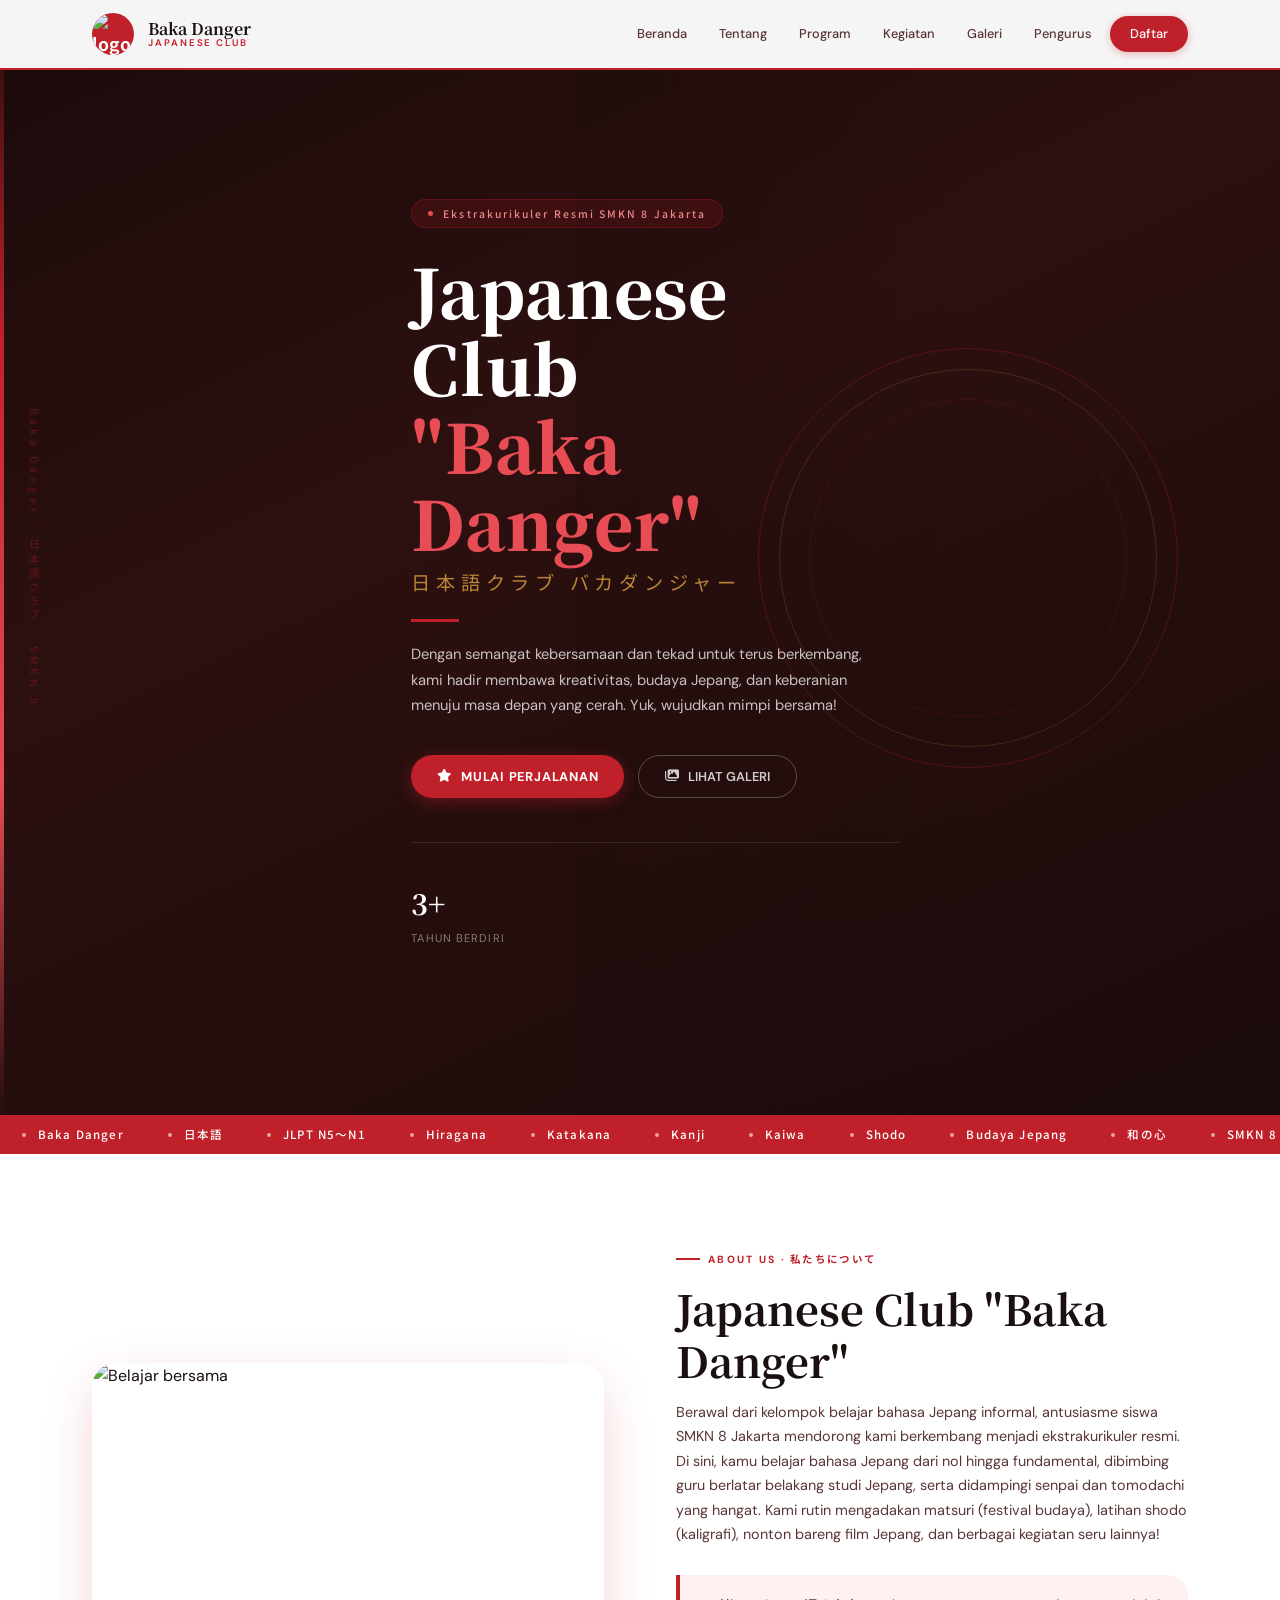
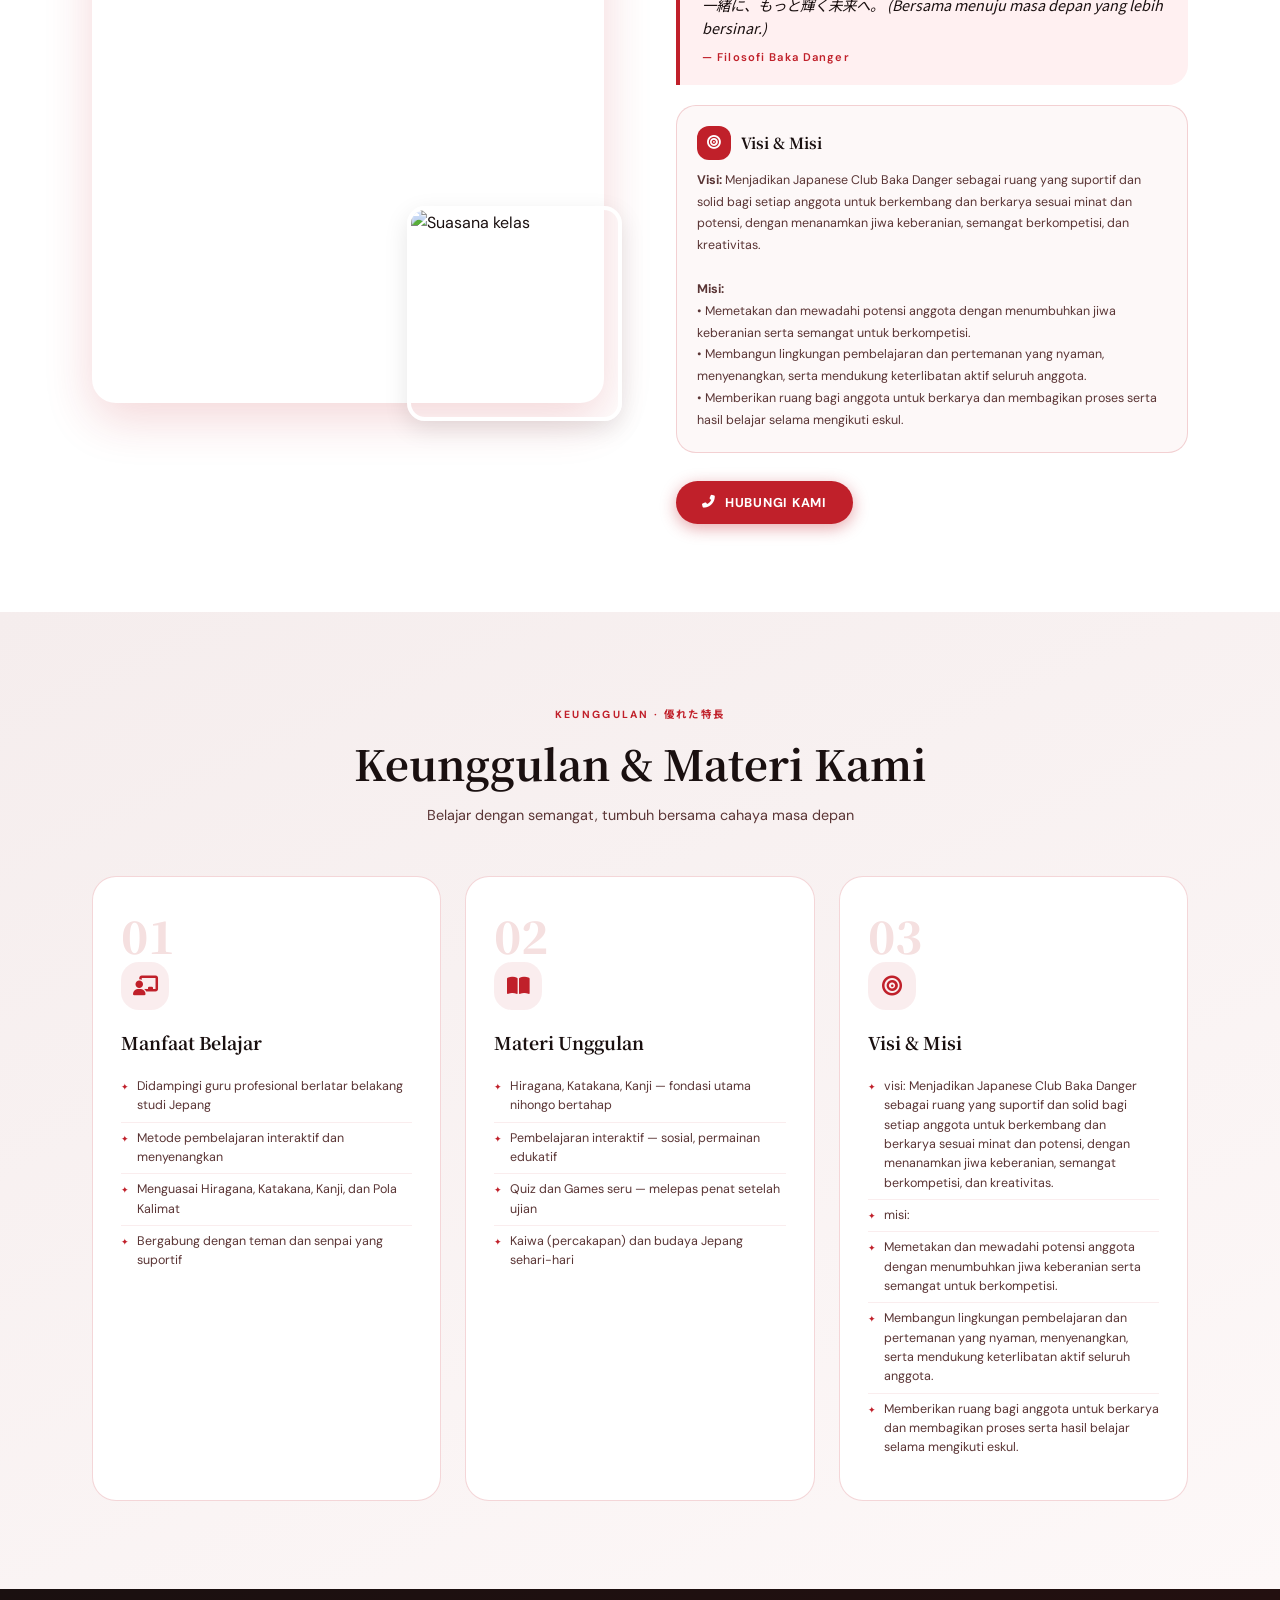
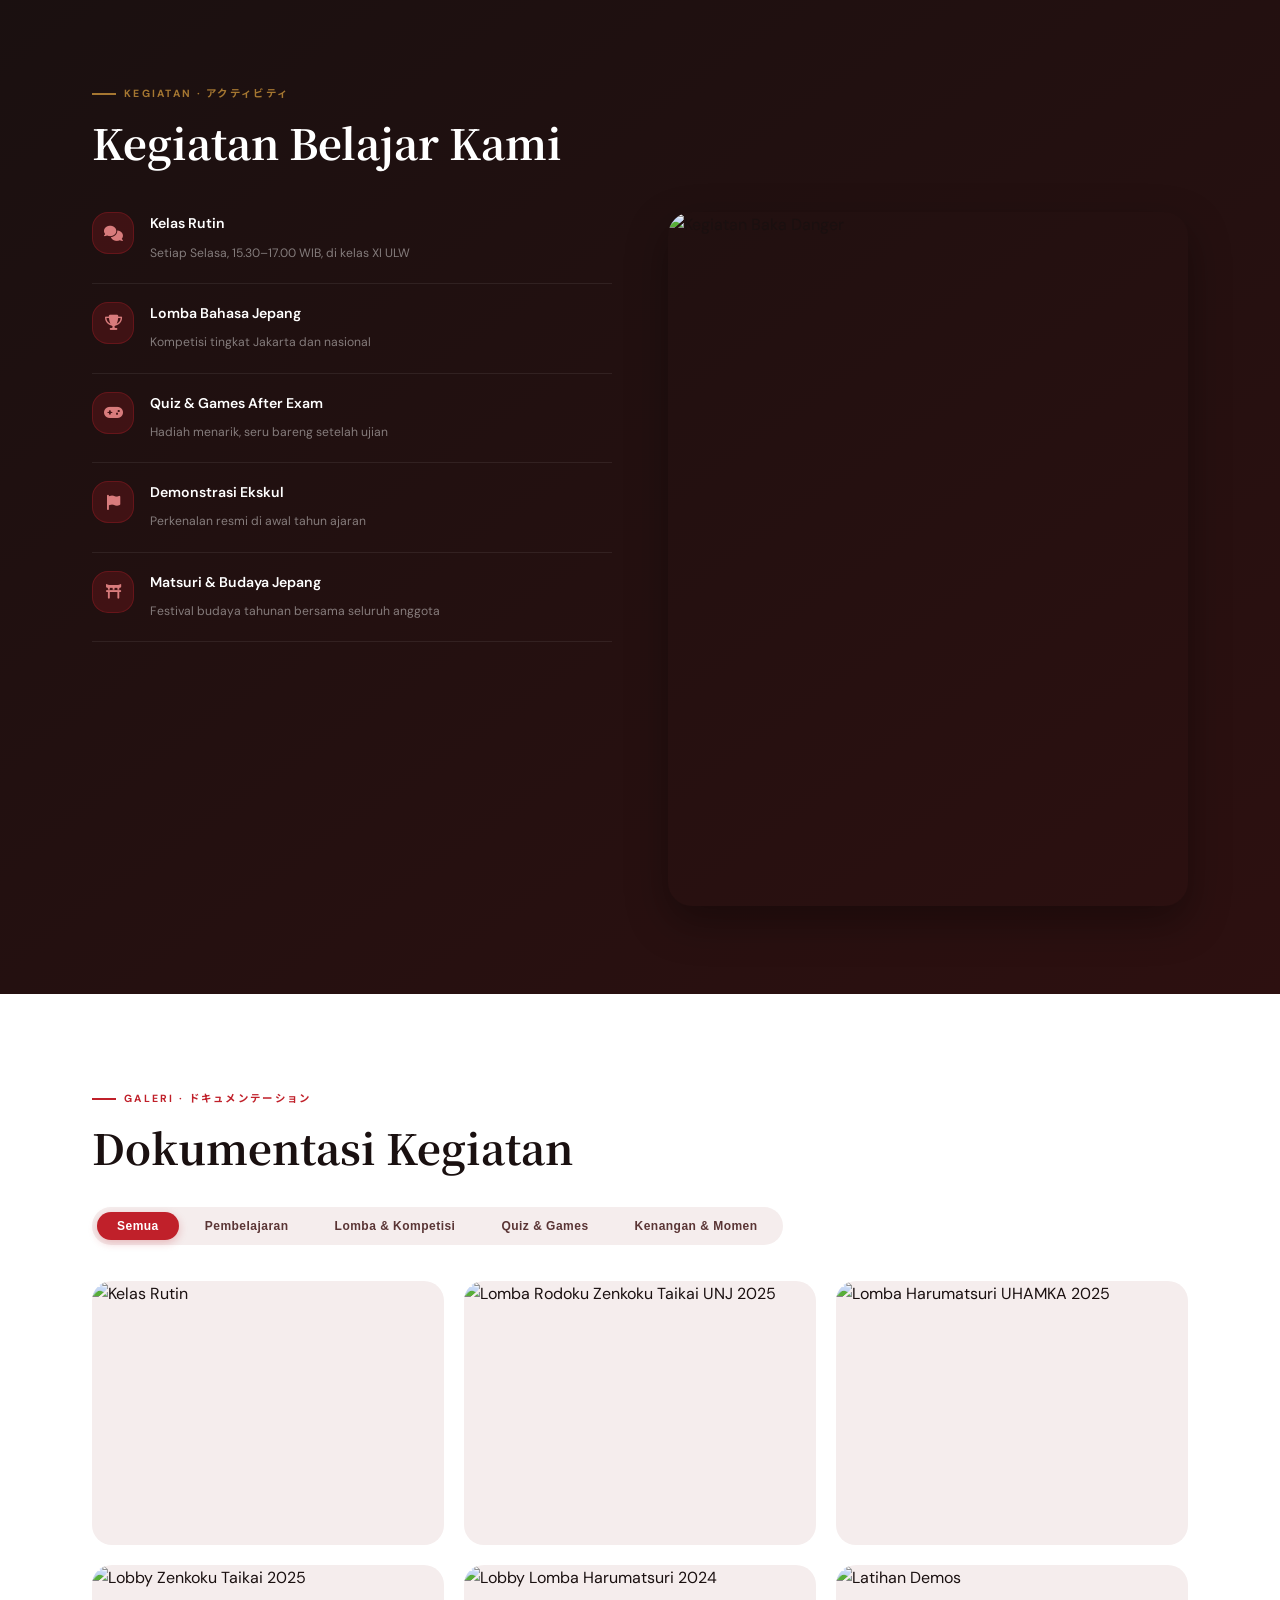
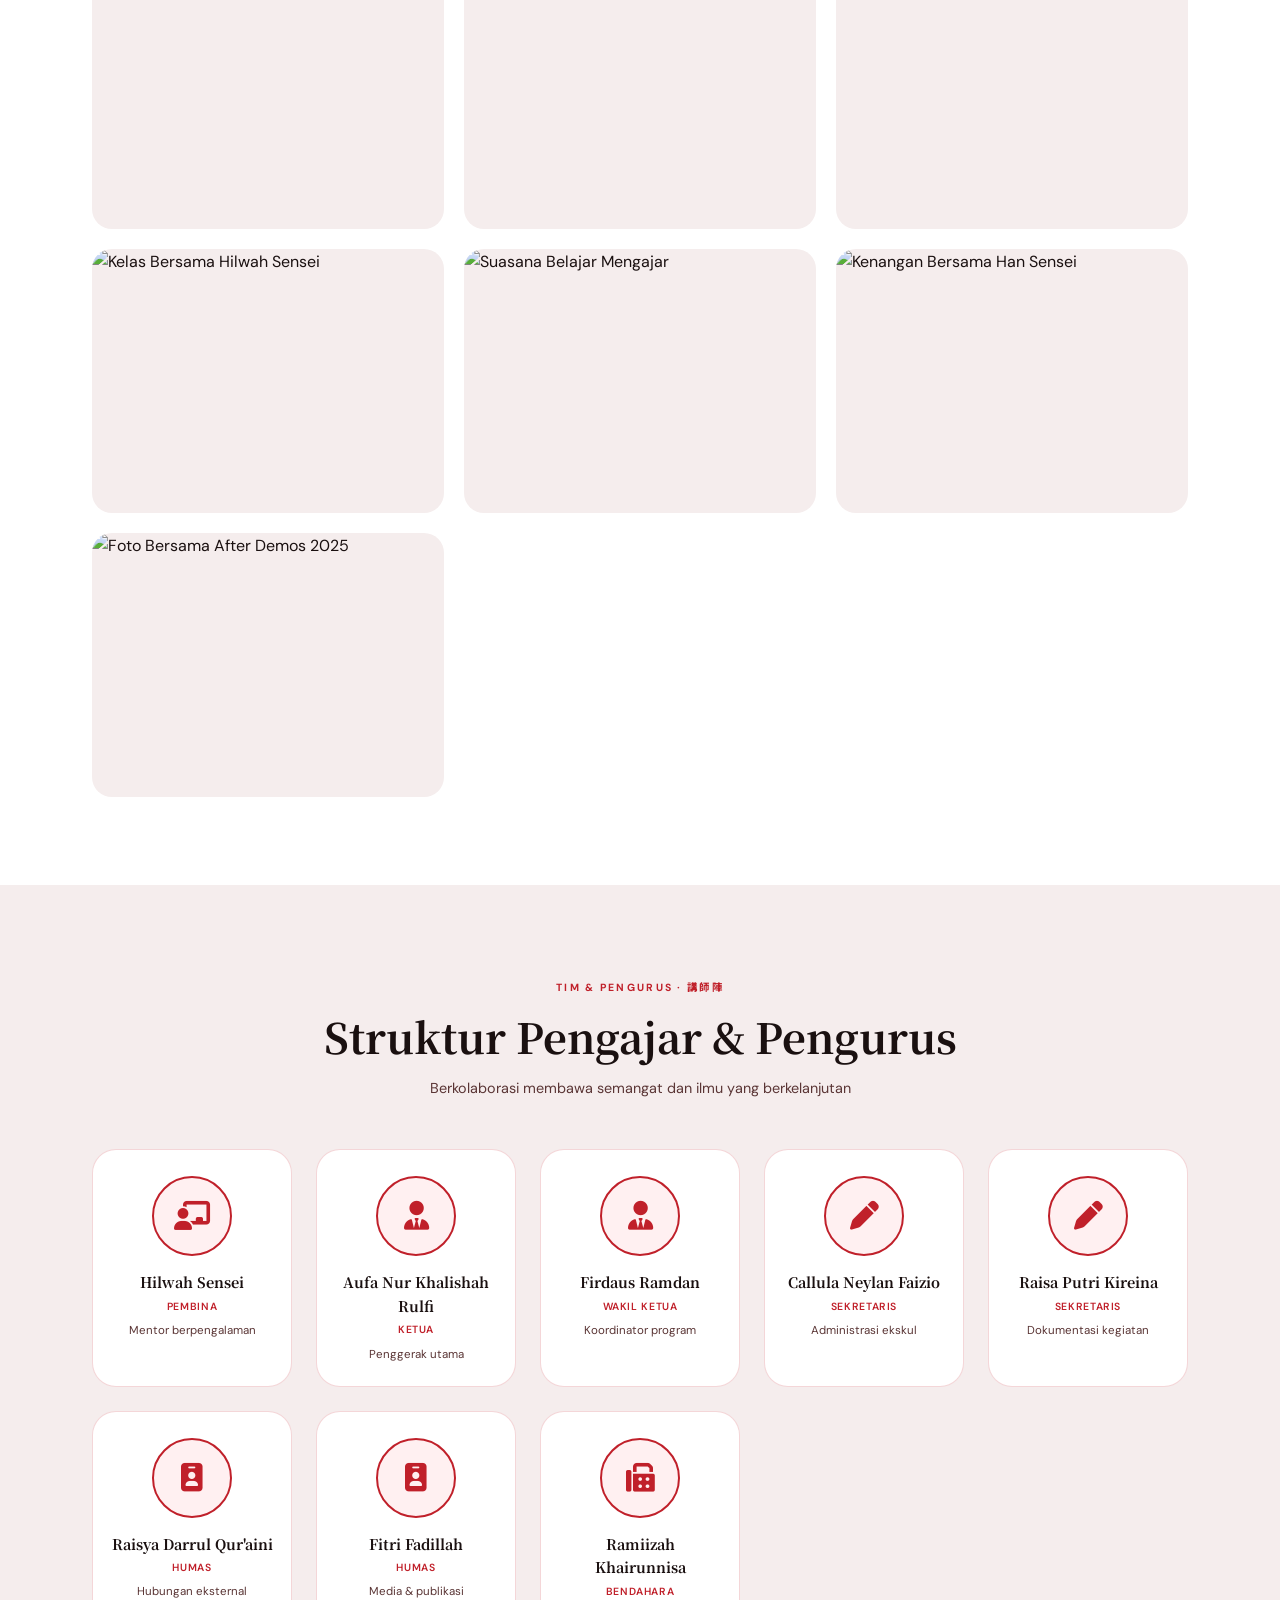
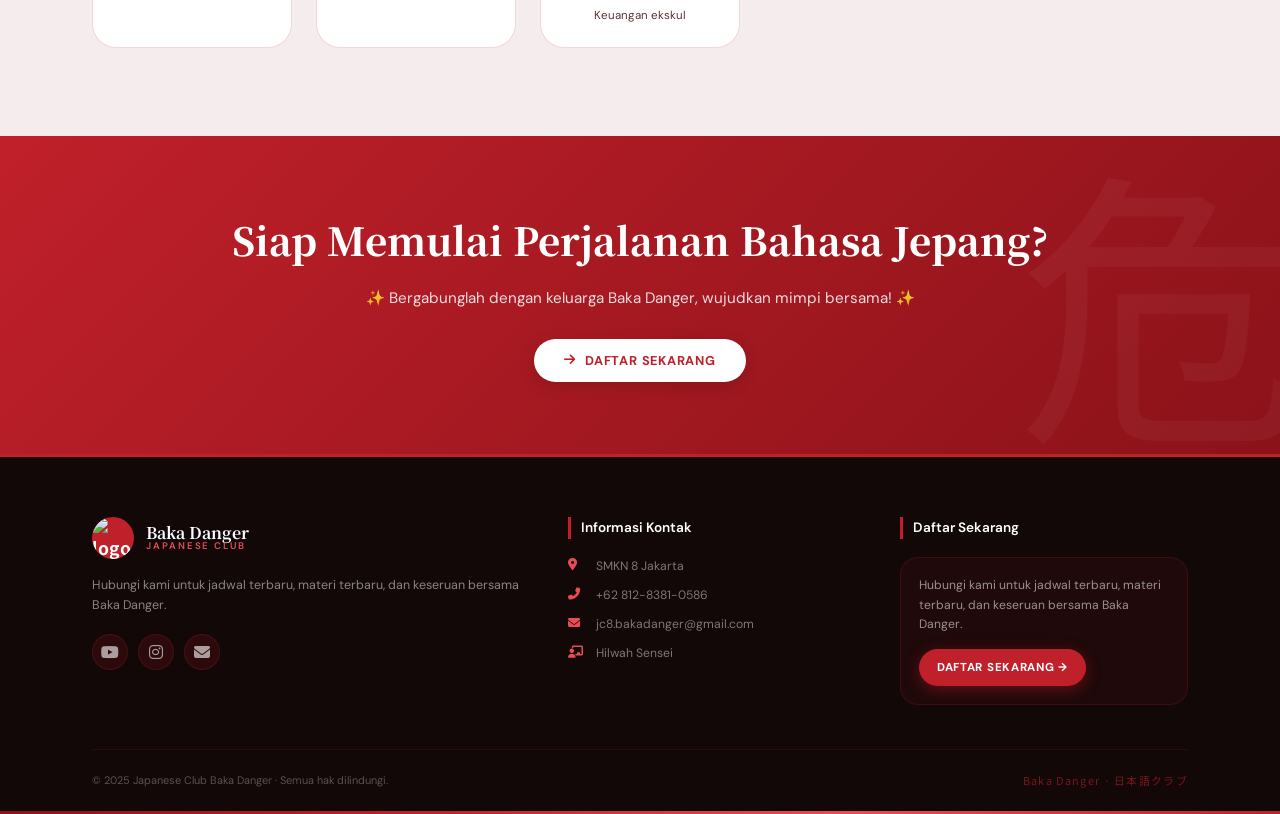
==== commit 6c5d1b3d: "#" ====
--- a/index.html
+++ b/index.html
@@ -3,831 +3,774 @@
 <head>
 <meta charset="UTF-8">
 <meta name="viewport" content="width=device-width, initial-scale=1.0">
-<meta http-equiv="Content-Security-Policy" content="default-src 'self' 'unsafe-inline' 'unsafe-eval' https://fonts.googleapis.com https://fonts.gstatic.com https://cdnjs.cloudflare.com https://drive.google.com https://lh3.googleusercontent.com https://images.pexels.com data: blob:; img-src * data: blob:;">
 <title>Japanese Club Baka Danger | Ekskul Bahasa Jepang SMKN 8 Jakarta</title>
 <meta name="description" content="Ekstrakurikuler Bahasa Jepang SMKN 8 Jakarta. Belajar dari nol hingga mahir, budaya Jepang, dan kegiatan seru bersama Baka Danger!">
 <link rel="preconnect" href="https://fonts.googleapis.com">
-<link href="https://fonts.googleapis.com/css2?family=Zen+Kaku+Gothic+New:wght@300;400;500;700;900&family=Shippori+Mincho:wght@400;600;700;800&family=Noto+Sans+JP:wght@300;400;500;700&display=swap" rel="stylesheet">
+<link href="https://fonts.googleapis.com/css2?family=Noto+Serif+JP:wght@400;600;700;900&family=Noto+Sans+JP:wght@300;400;500;700&family=DM+Sans:ital,opsz,wght@0,9..40,300;0,9..40,400;0,9..40,500;0,9..40,700;1,9..40,300&display=swap" rel="stylesheet">
 <link rel="stylesheet" href="https://cdnjs.cloudflare.com/ajax/libs/font-awesome/6.4.0/css/all.min.css">
 <style>
 :root {
-  --sky: #2563eb;
-  --sky-mid: #3b82f6;
-  --sky-light: #60a5fa;
-  --sky-pale: #eff6ff;
-  --sky-ultra: #dbeafe;
-  --white: #ffffff;
-  --cloud: #f8fafc;
-  --ink: #0f172a;
-  --ink-mid: #1e3a5f;
-  --ink-soft: #334155;
-  --ink-light: #64748b;
-  --ink-hint: #94a3b8;
-  --accent: #f59e0b;
-  --accent-light: #fef3c7;
-  --success: #10b981;
-  --border: rgba(37,99,235,0.15);
-  --border-soft: rgba(0,0,0,0.07);
-  --shadow-sm: 0 1px 3px rgba(0,0,0,0.06), 0 1px 2px rgba(0,0,0,0.04);
-  --shadow-md: 0 4px 16px rgba(37,99,235,0.1), 0 2px 6px rgba(0,0,0,0.05);
-  --shadow-lg: 0 12px 40px rgba(37,99,235,0.15), 0 4px 12px rgba(0,0,0,0.06);
-  --shadow-card: 0 2px 8px rgba(0,0,0,0.04);
-  --grad-sky: linear-gradient(135deg, #1e40af 0%, #3b82f6 60%, #60a5fa 100%);
-  --grad-dark: linear-gradient(145deg, #0f172a 0%, #1e3a5f 100%);
-  --ff-display: 'Shippori Mincho', 'Noto Sans JP', serif;
-  --ff-body: 'Zen Kaku Gothic New', 'Noto Sans JP', sans-serif;
-  --ff-jp: 'Noto Sans JP', sans-serif;
-  --ease: cubic-bezier(.25,.8,.25,1);
-  --spring: cubic-bezier(.34,1.56,.64,1);
-  --t-fast: 0.18s var(--ease);
-  --t-med: 0.32s var(--ease);
-  --r-sm: 12px;
-  --r-md: 20px;
-  --r-lg: 28px;
-  --r-xl: 36px;
+  --aka: #c0202a;
+  --aka-deep: #8b1219;
+  --aka-light: #e84c55;
+  --aka-pale: #fff0f1;
+  --aka-glass: rgba(192,32,42,0.08);
+  --sumi: #1a1010;
+  --sumi-mid: #3d2020;
+  --sumi-soft: #5a3535;
+  --shiro: #ffffff;
+  --washi: #fdf8f8;
+  --kiri: #f5eded;
+  --kin: #c8913a;
+  --border: rgba(192,32,42,0.18);
+  --shadow: 0 8px 32px rgba(192,32,42,0.12);
+  --shadow-deep: 0 16px 48px rgba(192,32,42,0.18);
+  --ff-s: 'Noto Serif JP', serif;
+  --ff: 'DM Sans', 'Noto Sans JP', sans-serif;
+  --ff-j: 'Noto Sans JP', sans-serif;
+  --ease: cubic-bezier(.25,.46,.45,.94);
+  --bounce: cubic-bezier(.2,.9,.4,1.1);
 }
 *,*::before,*::after{margin:0;padding:0;box-sizing:border-box}
-html{scroll-behavior:smooth;font-size:16px;-webkit-text-size-adjust:100%}
-body{font-family:var(--ff-body);background:var(--cloud);color:var(--ink-soft);line-height:1.7;overflow-x:hidden}
+html{scroll-behavior:smooth;font-size:16px}
+body{font-family:var(--ff);background:var(--washi);color:var(--sumi);line-height:1.65;overflow-x:hidden}
 img{max-width:100%;display:block}
-a{text-decoration:none;color:inherit}
-button{font-family:inherit;cursor:pointer}
-.container{max-width:1160px;margin:0 auto;padding:0 28px}
-
-/* ——— SCROLLBAR ——— */
-::-webkit-scrollbar{width:5px;height:5px}
-::-webkit-scrollbar-track{background:var(--cloud)}
-::-webkit-scrollbar-thumb{background:var(--sky-light);border-radius:10px}
-
-/* ——— NAVBAR ——— */
-.navbar{position:fixed;top:0;left:0;right:0;z-index:1000;transition:background var(--t-med),box-shadow var(--t-med);padding:0}
-.navbar::before{content:'';position:absolute;inset:0;background:rgba(255,255,255,0.92);backdrop-filter:blur(16px) saturate(180%);-webkit-backdrop-filter:blur(16px) saturate(180%);border-bottom:1px solid var(--border-soft);transition:opacity var(--t-med);z-index:-1}
-.navbar.scrolled::before{background:rgba(255,255,255,0.97)}
-.navbar.scrolled{box-shadow:0 2px 20px rgba(0,0,0,0.06)}
-.nav-inner{display:flex;align-items:center;justify-content:space-between;height:68px;max-width:1160px;margin:0 auto;padding:0 28px}
-.logo-area{display:flex;align-items:center;gap:12px;flex-shrink:0}
-.logo-badge{width:42px;height:42px;background:var(--grad-sky);border-radius:14px;display:flex;align-items:center;justify-content:center;font-family:var(--ff-jp);font-size:1.1rem;color:#fff;font-weight:700;box-shadow:0 4px 12px rgba(37,99,235,0.35);flex-shrink:0;transition:transform var(--t-fast)}
-.logo-area:hover .logo-badge{transform:rotate(-6deg) scale(1.08)}
-.logo-texts{line-height:1.15}
-.logo-main{font-family:var(--ff-display);font-size:1rem;font-weight:700;color:var(--ink);letter-spacing:.01em}
-.logo-sub{font-size:.6rem;color:var(--sky-mid);letter-spacing:.2em;text-transform:uppercase;font-weight:600}
+.container{max-width:1160px;margin:0 auto;padding:0 32px}
+::-webkit-scrollbar{width:4px}
+::-webkit-scrollbar-track{background:var(--washi)}
+::-webkit-scrollbar-thumb{background:var(--aka);border-radius:4px}
+/* NAV */
+.nav{position:fixed;top:0;left:0;right:0;z-index:999;background:rgba(255,255,255,0.96);backdrop-filter:blur(14px);border-bottom:2px solid var(--aka);transition:box-shadow .3s}
+.nav.scrolled{box-shadow:var(--shadow)}
+.nav-inner{display:flex;align-items:center;justify-content:space-between;height:68px;max-width:1160px;margin:0 auto;padding:0 32px}
+.logo{display:flex;align-items:center;gap:14px;text-decoration:none}
+.logo-circle{width:42px;height:42px;background:var(--aka);border-radius:50%;display:flex;align-items:center;justify-content:center;font-family:var(--ff-j);font-size:1.1rem;color:#fff;font-weight:700;flex-shrink:0;overflow:hidden}
+.logo-circle img{width:42px;height:42px;border-radius:50%;object-fit:cover}
+.logo-text{display:flex;flex-direction:column;line-height:1.1}
+.logo-name{font-family:var(--ff-s);font-size:1rem;font-weight:700;color:var(--sumi)}
+.logo-sub{font-size:.6rem;color:var(--aka);letter-spacing:.2em;text-transform:uppercase;font-weight:600}
 .nav-links{display:flex;align-items:center;gap:4px}
-.nav-links a{color:var(--ink-soft);font-size:.82rem;font-weight:500;padding:8px 14px;border-radius:40px;transition:var(--t-fast);white-space:nowrap}
-.nav-links a:hover{color:var(--sky);background:var(--sky-ultra)}
-.nav-links a.cta-nav{background:var(--sky);color:#fff;padding:8px 20px;box-shadow:0 3px 10px rgba(37,99,235,0.35)}
-.nav-links a.cta-nav:hover{background:var(--sky-mid);transform:translateY(-1px);box-shadow:0 6px 16px rgba(37,99,235,0.4)}
-.burger{display:none;background:none;border:1px solid var(--border);width:40px;height:40px;border-radius:12px;align-items:center;justify-content:center;font-size:1rem;color:var(--ink-soft);transition:var(--t-fast)}
-.burger:hover{background:var(--sky-ultra);color:var(--sky)}
-
-/* ——— HERO ——— */
-.hero{position:relative;min-height:100vh;display:flex;align-items:center;overflow:hidden;background:linear-gradient(145deg,#dbeafe 0%,#eff6ff 50%,#f0f9ff 100%)}
-.hero-bg-img{position:absolute;inset:0;background-size:cover;background-position:center;opacity:.18;mix-blend-mode:multiply;transition:opacity 1s}
-.hero-ornament{position:absolute;right:-2%;top:50%;transform:translateY(-50%);width:min(420px,40vw);opacity:.07;animation:heroSpin 60s linear infinite;pointer-events:none;color:var(--sky)}
-@keyframes heroSpin{to{transform:translateY(-50%) rotate(360deg)}}
-.hero-stripe{position:absolute;left:0;top:0;bottom:0;width:4px;background:linear-gradient(to bottom,transparent 10%,var(--sky) 40%,var(--sky-light) 70%,transparent 90%)}
-.hero-jp-vert{position:absolute;left:16px;top:50%;transform:translateY(-50%);writing-mode:vertical-rl;font-family:var(--ff-jp);font-size:.65rem;color:rgba(37,99,235,.25);letter-spacing:.4em;pointer-events:none;user-select:none}
-.hero-content{position:relative;z-index:2;padding:130px 0 90px;max-width:650px;margin-left:min(8%,96px);animation:heroUp .9s var(--ease) both}
-@keyframes heroUp{from{opacity:0;transform:translateY(32px)}to{opacity:1;transform:translateY(0)}}
-.hero-eyebrow{display:inline-flex;align-items:center;gap:8px;background:rgba(255,255,255,.85);border:1px solid var(--border);border-radius:40px;padding:5px 16px;margin-bottom:24px;backdrop-filter:blur(8px)}
-.hero-eyebrow-dot{width:7px;height:7px;background:var(--sky);border-radius:50%;animation:pulse 2s ease infinite}
-@keyframes pulse{0%,100%{box-shadow:0 0 0 0 rgba(37,99,235,.4)}50%{box-shadow:0 0 0 6px rgba(37,99,235,0)}}
-.hero-eyebrow span{font-family:var(--ff-jp);font-size:.68rem;color:var(--sky);font-weight:600;letter-spacing:.15em}
-.hero-title{font-family:var(--ff-display);font-size:clamp(2.4rem,5.5vw,4.2rem);font-weight:800;color:var(--ink-mid);line-height:1.18;letter-spacing:-.01em;margin-bottom:6px}
-.hero-title-jp{font-family:var(--ff-jp);font-size:clamp(.95rem,2vw,1.35rem);color:var(--sky);letter-spacing:.22em;display:block;margin-bottom:20px;font-weight:400}
-.hero-line{width:56px;height:3px;background:var(--grad-sky);border-radius:4px;margin-bottom:24px}
-.hero-desc{font-size:.97rem;color:var(--ink-soft);line-height:1.75;max-width:500px;margin-bottom:36px;background:rgba(255,255,255,.8);padding:16px 20px;border-radius:var(--r-md);border:1px solid rgba(255,255,255,.9);backdrop-filter:blur(6px)}
+.nav-links a{color:var(--sumi-soft);text-decoration:none;font-size:.8rem;font-weight:500;padding:7px 14px;border-radius:40px;transition:.2s;white-space:nowrap}
+.nav-links a:hover{color:var(--aka);background:var(--aka-glass)}
+.nav-cta{background:var(--aka)!important;color:#fff!important;padding:7px 20px!important;box-shadow:0 2px 8px rgba(192,32,42,.3)}
+.nav-cta:hover{background:var(--aka-deep)!important;transform:translateY(-1px)}
+.burger{display:none;background:none;border:1.5px solid var(--aka);width:38px;height:38px;border-radius:10px;cursor:pointer;align-items:center;justify-content:center;color:var(--aka);font-size:1rem}
+/* HERO */
+.hero{position:relative;min-height:100vh;display:flex;align-items:center;background:linear-gradient(155deg,#1a0a0a 0%,#2d1010 40%,#1a0a0a 100%);overflow:hidden}
+.hero-bg{position:absolute;right:0;top:0;bottom:0;width:55%;opacity:.25}
+.hero-bg img{width:100%;height:100%;object-fit:cover}
+.hero-bg::after{content:'';position:absolute;inset:0;background:linear-gradient(to right,#1a0a0a 0%,transparent 60%)}
+.hero-circle{position:absolute;right:8%;top:50%;transform:translateY(-50%);width:min(420px,40vw);height:min(420px,40vw);border:1px solid rgba(192,32,42,.3);border-radius:50%;animation:spin 60s linear infinite;pointer-events:none}
+.hero-circle::before{content:'';position:absolute;inset:20px;border:1px solid rgba(200,145,58,.2);border-radius:50%}
+.hero-circle::after{content:'';position:absolute;inset:50px;border:1px solid rgba(192,32,42,.15);border-radius:50%}
+@keyframes spin{to{transform:translateY(-50%) rotate(360deg)}}
+.hero-vtext{position:absolute;left:2%;top:50%;transform:translateY(-50%);writing-mode:vertical-rl;font-family:var(--ff-j);font-size:.65rem;color:rgba(192,32,42,.4);letter-spacing:.4em;pointer-events:none}
+.hero-redline{position:absolute;left:0;top:0;bottom:0;width:4px;background:linear-gradient(to bottom,transparent,var(--aka) 30%,var(--aka-light) 70%,transparent)}
+.hero-content{position:relative;z-index:2;padding:110px 0 80px;max-width:600px;margin-left:6%}
+.hero-eyebrow{display:inline-flex;align-items:center;gap:10px;background:rgba(192,32,42,.15);border:1px solid rgba(192,32,42,.3);border-radius:40px;padding:5px 16px;margin-bottom:24px}
+.hero-eyebrow::before{content:'';width:5px;height:5px;background:var(--aka-light);border-radius:50%}
+.hero-eyebrow span{font-family:var(--ff-j);font-size:.65rem;color:rgba(255,150,150,.9);letter-spacing:.2em;font-weight:500}
+.hero-title{font-family:var(--ff-s);font-size:clamp(2.4rem,5.5vw,4.2rem);font-weight:900;color:#fff;line-height:1.15;letter-spacing:.01em;margin-bottom:6px}
+.hero-title em{color:var(--aka-light);font-style:normal}
+.hero-jp{font-family:var(--ff-j);font-size:clamp(.9rem,1.8vw,1.2rem);color:rgba(200,145,58,.9);letter-spacing:.3em;margin-bottom:20px;display:block}
+.hero-line{width:48px;height:3px;background:var(--aka);margin-bottom:20px}
+.hero-desc{font-size:.92rem;color:rgba(255,255,255,.75);line-height:1.75;max-width:480px;margin-bottom:36px}
 .hero-btns{display:flex;gap:14px;flex-wrap:wrap}
-.btn-primary{display:inline-flex;align-items:center;gap:9px;background:var(--sky);color:#fff;padding:13px 28px;border-radius:48px;font-size:.84rem;font-weight:700;letter-spacing:.04em;text-transform:uppercase;border:none;transition:var(--t-fast);box-shadow:0 4px 16px rgba(37,99,235,.35)}
-.btn-primary:hover{background:var(--sky-mid);transform:translateY(-2px);box-shadow:0 8px 24px rgba(37,99,235,.4)}
-.btn-outline{display:inline-flex;align-items:center;gap:9px;background:rgba(255,255,255,.9);color:var(--sky);padding:12px 28px;border-radius:48px;font-size:.84rem;font-weight:600;text-transform:uppercase;border:1.5px solid var(--sky);transition:var(--t-fast)}
-.btn-outline:hover{background:var(--sky);color:#fff;transform:translateY(-1px)}
-
-/* ——— MARQUEE ——— */
-.marquee-strip{background:var(--sky);padding:11px 0;overflow:hidden}
-.marquee-track{display:flex;animation:marqueeScroll 28s linear infinite;white-space:nowrap}
-.marquee-track:hover{animation-play-state:paused}
-.m-item{display:inline-flex;align-items:center;gap:12px;padding:0 22px;font-family:var(--ff-jp);font-size:.76rem;color:#fff;letter-spacing:.1em;font-weight:500}
-.m-dot{width:4px;height:4px;background:rgba(255,255,255,.7);border-radius:50%}
-@keyframes marqueeScroll{from{transform:translateX(0)}to{transform:translateX(-50%)}}
-
-/* ——— SECTION BASE ——— */
-section{padding:80px 0}
-.sec-label{display:inline-flex;align-items:center;gap:8px;font-size:.68rem;color:var(--sky);letter-spacing:.22em;text-transform:uppercase;font-weight:700;margin-bottom:14px}
-.sec-label::before{content:'';width:24px;height:2px;background:var(--sky);border-radius:2px}
-.sec-title{font-family:var(--ff-display);font-size:clamp(1.75rem,3.5vw,2.7rem);font-weight:700;color:var(--ink);line-height:1.25;margin-bottom:14px}
-.sec-desc{font-size:.94rem;color:var(--ink-light);line-height:1.7;max-width:540px}
-
-/* ——— ABOUT ——— */
-.about{background:var(--white)}
-.about-grid{display:grid;grid-template-columns:1fr 1.1fr;gap:72px;align-items:center}
-.img-stack{position:relative;flex-shrink:0}
-.img-dots{position:absolute;top:-18px;left:-18px;width:88px;height:88px;background-image:radial-gradient(circle,var(--sky) 1.5px,transparent 1.5px);background-size:12px 12px;opacity:.3;z-index:0}
-.img-main{width:100%;aspect-ratio:4/5;object-fit:cover;border-radius:var(--r-xl);box-shadow:var(--shadow-lg);position:relative;z-index:1;transition:transform var(--t-med)}
-.img-stack:hover .img-main{transform:scale(1.01)}
-.img-accent{position:absolute;bottom:-22px;right:-22px;width:46%;aspect-ratio:1;object-fit:cover;border-radius:var(--r-lg);border:5px solid var(--white);box-shadow:0 8px 24px rgba(0,0,0,.1);z-index:2}
-.quote-block{margin-top:28px;padding:18px 22px;border-left:3px solid var(--sky);background:var(--sky-pale);border-radius:0 var(--r-md) var(--r-md) 0}
-.quote-block p{font-family:var(--ff-display);font-size:.95rem;font-style:italic;color:var(--ink-soft);line-height:1.65}
-.quote-block cite{display:block;font-size:.72rem;color:var(--sky);margin-top:8px;font-style:normal;font-weight:600;letter-spacing:.06em}
-.vm-box{margin-top:22px;padding:18px 20px;border:1px solid var(--border);border-radius:var(--r-lg);background:var(--white)}
-.vm-head{display:flex;align-items:center;gap:10px;margin-bottom:12px}
-.vm-ico{width:34px;height:34px;background:var(--sky);border-radius:12px;display:flex;align-items:center;justify-content:center;color:#fff;font-size:.85rem;flex-shrink:0}
-.vm-name{font-family:var(--ff-display);font-size:.95rem;font-weight:700;color:var(--ink)}
-.vm-body{font-size:.8rem;color:var(--ink-light);line-height:1.75}
-
-/* ——— EXCELLENCE ——— */
-.excellence{background:linear-gradient(160deg,var(--cloud) 0%,#e8f3fe 100%)}
-.exc-header{text-align:center;margin-bottom:52px}
-.exc-header .sec-label{justify-content:center}
-.exc-header .sec-label::before{display:none}
-.cards-3{display:grid;grid-template-columns:repeat(3,1fr);gap:24px}
-.exc-card{background:var(--white);padding:36px 28px;border-radius:var(--r-lg);border:1px solid var(--border-soft);box-shadow:var(--shadow-card);transition:var(--t-med);position:relative;overflow:hidden}
-.exc-card::before{content:'';position:absolute;top:0;left:0;right:0;height:3px;background:var(--grad-sky);opacity:0;transition:opacity var(--t-fast)}
-.exc-card:hover{transform:translateY(-6px);box-shadow:var(--shadow-lg);border-color:var(--border)}
-.exc-card:hover::before{opacity:1}
-.card-num{font-family:var(--ff-display);font-size:2.8rem;font-weight:800;color:#e2edf9;line-height:1;margin-bottom:14px;transition:color var(--t-fast)}
-.exc-card:hover .card-num{color:#c7dff5}
-.card-ico{width:48px;height:48px;background:var(--sky-ultra);border-radius:18px;display:flex;align-items:center;justify-content:center;font-size:1.25rem;color:var(--sky);margin-bottom:18px;transition:var(--t-fast)}
-.exc-card:hover .card-ico{background:var(--sky);color:#fff}
-.card-title{font-family:var(--ff-display);font-size:1.1rem;font-weight:700;margin-bottom:14px;color:var(--ink)}
+.btn-red{display:inline-flex;align-items:center;gap:9px;background:var(--aka);color:#fff;padding:11px 26px;border-radius:40px;font-size:.8rem;font-weight:700;letter-spacing:.06em;text-transform:uppercase;text-decoration:none;border:none;cursor:pointer;transition:.3s var(--bounce);box-shadow:0 4px 16px rgba(192,32,42,.4)}
+.btn-red:hover{background:var(--aka-deep);transform:translateY(-2px);box-shadow:0 8px 24px rgba(192,32,42,.5)}
+.btn-ghost{display:inline-flex;align-items:center;gap:9px;background:transparent;color:rgba(255,255,255,.8);padding:10px 26px;border-radius:40px;font-size:.8rem;font-weight:600;text-transform:uppercase;text-decoration:none;border:1px solid rgba(255,255,255,.25);transition:.3s}
+.btn-ghost:hover{background:rgba(255,255,255,.08);border-color:rgba(255,255,255,.4);color:#fff}
+.hero-stats{display:flex;gap:40px;margin-top:44px;padding-top:36px;border-top:1px solid rgba(255,255,255,.1);flex-wrap:wrap}
+.stat-num{font-family:var(--ff-s);font-size:1.8rem;font-weight:700;color:#fff}
+.stat-label{font-size:.7rem;color:rgba(255,255,255,.45);text-transform:uppercase;letter-spacing:.1em;margin-top:2px}
+/* MARQUEE */
+.marquee{background:var(--aka);overflow:hidden;padding:10px 0}
+.marquee-track{display:flex;animation:marq 24s linear infinite;white-space:nowrap}
+.marquee-item{display:inline-flex;align-items:center;gap:12px;padding:0 22px;font-family:var(--ff-j);font-size:.72rem;color:#fff;letter-spacing:.1em;font-weight:500}
+.marquee-dot{width:4px;height:4px;background:rgba(255,255,255,.6);border-radius:50%}
+@keyframes marq{from{transform:translateX(0)}to{transform:translateX(-50%)}}
+/* SECTIONS */
+section{padding:88px 0;position:relative}
+.sec-label{display:inline-flex;align-items:center;gap:8px;font-size:.65rem;color:var(--aka);letter-spacing:.22em;text-transform:uppercase;font-weight:700;margin-bottom:14px}
+.sec-label::before{content:'';width:24px;height:2px;background:var(--aka);flex-shrink:0}
+.sec-title{font-family:var(--ff-s);font-size:clamp(1.7rem,3.5vw,2.6rem);font-weight:700;color:var(--sumi);line-height:1.25;margin-bottom:14px}
+.sec-desc{font-size:.9rem;color:var(--sumi-soft);line-height:1.7;max-width:540px}
+.center{text-align:center}
+.center .sec-label{justify-content:center}
+.center .sec-label::before{display:none}
+.center .sec-desc{margin:0 auto}
+/* ABOUT */
+.about{background:var(--shiro)}
+.about-grid{display:grid;grid-template-columns:1fr 1fr;gap:72px;align-items:center}
+.img-wrap{position:relative}
+.img-main{width:100%;aspect-ratio:4/5;object-fit:cover;border-radius:24px;box-shadow:var(--shadow-deep)}
+.img-deco{position:absolute;top:-16px;left:-16px;right:16px;bottom:16px;border:2px solid rgba(192,32,42,.2);border-radius:28px;z-index:-1}
+.img-accent{position:absolute;bottom:-18px;right:-18px;width:42%;aspect-ratio:1;object-fit:cover;border-radius:18px;border:4px solid var(--shiro);box-shadow:0 8px 24px rgba(0,0,0,.1)}
+.img-placeholder{width:100%;aspect-ratio:4/5;background:var(--kiri);border-radius:24px;display:flex;flex-direction:column;align-items:center;justify-content:center;gap:12px;color:var(--aka);border:2px dashed var(--border)}
+.img-placeholder i{font-size:2.5rem;opacity:.4}
+.img-placeholder p{font-size:.75rem;color:var(--sumi-soft);text-align:center;padding:0 20px;line-height:1.6}
+.quote-block{margin-top:28px;padding:18px 22px;border-left:4px solid var(--aka);background:var(--aka-pale);border-radius:0 20px 20px 0}
+.quote-block p{font-family:var(--ff-j);font-size:.9rem;font-style:italic;color:var(--sumi);line-height:1.65}
+.quote-block cite{display:block;font-size:.7rem;color:var(--aka);margin-top:8px;letter-spacing:.1em;font-style:normal;font-weight:600}
+.vm-box{margin-top:20px;border:1px solid var(--border);border-radius:20px;padding:20px;background:var(--washi)}
+.vm-head{display:flex;align-items:center;gap:10px;margin-bottom:10px}
+.vm-icon{width:34px;height:34px;background:var(--aka);border-radius:12px;display:flex;align-items:center;justify-content:center;color:#fff;font-size:.85rem}
+.vm-ttl{font-family:var(--ff-s);font-size:.95rem;font-weight:700;color:var(--sumi)}
+.vm-text{font-size:.78rem;color:var(--sumi-soft);line-height:1.75}
+/* CARDS */
+.cards-section{background:linear-gradient(155deg,var(--kiri) 0%,var(--washi) 100%)}
+.cards-grid{display:grid;grid-template-columns:repeat(3,1fr);gap:24px;margin-top:48px}
+.card{background:var(--shiro);border:1px solid var(--border);border-radius:24px;padding:36px 28px;transition:.35s var(--bounce)}
+.card:hover{transform:translateY(-6px);box-shadow:var(--shadow);border-color:var(--aka-light)}
+.card-num{font-family:var(--ff-s);font-size:2.8rem;font-weight:900;color:#f5e0e0;line-height:1;margin-bottom:14px;transition:.3s}
+.card:hover .card-num{color:rgba(192,32,42,.12)}
+.card-icon{width:48px;height:48px;background:var(--aka-glass);border-radius:18px;display:flex;align-items:center;justify-content:center;font-size:1.25rem;color:var(--aka);margin-bottom:18px;transition:.3s}
+.card:hover .card-icon{background:var(--aka);color:#fff}
+.card-title{font-family:var(--ff-s);font-size:1.1rem;font-weight:700;margin-bottom:14px;color:var(--sumi)}
 .card-list{list-style:none}
-.card-list li{padding:6px 0;border-bottom:1px solid var(--border-soft);display:flex;align-items:flex-start;gap:8px;font-size:.82rem;color:var(--ink-soft);line-height:1.6}
+.card-list li{padding:6px 0;border-bottom:1px solid rgba(192,32,42,.08);display:flex;align-items:flex-start;gap:8px;font-size:.78rem;color:var(--sumi-soft);line-height:1.55}
 .card-list li:last-child{border-bottom:none}
-.card-list li::before{content:'✦';font-size:.65rem;color:var(--sky-mid);flex-shrink:0;margin-top:4px}
-
-/* ——— ACTIVITY ——— */
-.activity{background:var(--grad-dark);overflow:hidden}
+.card-list li::before{content:'✦';color:var(--aka);font-size:.55rem;margin-top:4px;flex-shrink:0}
+/* ACTIVITY */
+.activity{background:linear-gradient(145deg,var(--sumi) 0%,#2d1010 100%);overflow:hidden}
 .activity .sec-title{color:#fff}
-.activity .sec-label{color:#93c5fd}
-.activity .sec-label::before{background:#93c5fd}
-.act-grid{display:grid;grid-template-columns:1fr 1fr;gap:64px;align-items:start;margin-top:44px}
+.activity .sec-label{color:rgba(200,145,58,.8)}
+.activity .sec-label::before{background:rgba(200,145,58,.8)}
+.act-grid{display:grid;grid-template-columns:1fr 1fr;gap:56px;align-items:start;margin-top:44px}
 .act-list{list-style:none}
-.act-item{display:flex;align-items:flex-start;gap:16px;padding:18px 0;border-bottom:1px solid rgba(147,197,253,.15);transition:padding-left var(--t-fast)}
+.act-item{display:flex;align-items:flex-start;gap:16px;padding:18px 0;border-bottom:1px solid rgba(255,255,255,.07);transition:.3s}
 .act-item:first-child{padding-top:0}
 .act-item:hover{padding-left:6px}
-.act-ico{width:42px;height:42px;background:rgba(96,165,250,.15);border:1px solid rgba(96,165,250,.35);border-radius:16px;display:flex;align-items:center;justify-content:center;color:#93c5fd;font-size:.9rem;flex-shrink:0;transition:var(--t-fast)}
-.act-item:hover .act-ico{background:var(--sky);border-color:var(--sky);color:#fff}
+.act-icn{width:42px;height:42px;background:rgba(192,32,42,.2);border:1px solid rgba(192,32,42,.3);border-radius:16px;display:flex;align-items:center;justify-content:center;color:rgba(255,150,150,.8);font-size:.95rem;flex-shrink:0;transition:.2s}
+.act-item:hover .act-icn{background:var(--aka);border-color:var(--aka);color:#fff}
 .act-text strong{display:block;color:#fff;font-size:.88rem;font-weight:600;margin-bottom:3px}
-.act-text span{font-size:.78rem;color:rgba(255,255,255,.5)}
-.act-img-col{position:relative}
-.act-frame{position:absolute;inset:-14px;border:1.5px solid rgba(96,165,250,.35);border-radius:36px;pointer-events:none;z-index:0}
-.act-img-main{width:100%;aspect-ratio:3/4;object-fit:cover;border-radius:28px;box-shadow:0 14px 36px rgba(0,0,0,.35);position:relative;z-index:1}
-
-/* ——— GALLERY ——— */
-.gallery{background:var(--white)}
-.gallery-top{display:flex;justify-content:space-between;align-items:flex-end;margin-bottom:36px;flex-wrap:wrap;gap:18px}
-.gallery-tabs{display:flex;gap:6px;background:var(--sky-pale);padding:5px;border-radius:50px;flex-wrap:wrap}
-.g-tab{padding:8px 20px;border-radius:40px;font-size:.78rem;font-weight:600;color:var(--ink-light);cursor:pointer;transition:var(--t-fast);border:none;background:none;letter-spacing:.03em}
-.g-tab.active{background:var(--sky);color:#fff;box-shadow:0 3px 8px rgba(37,99,235,.25)}
+.act-text span{font-size:.76rem;color:rgba(255,255,255,.45)}
+.act-imgwrap{position:relative}
+.act-img{width:100%;aspect-ratio:3/4;object-fit:cover;border-radius:24px;box-shadow:0 16px 40px rgba(0,0,0,.35)}
+.act-img-frame{position:absolute;inset:-10px;border:1px solid rgba(192,32,42,.35);border-radius:30px;pointer-events:none;z-index:-1}
+.act-placeholder{width:100%;aspect-ratio:3/4;background:rgba(255,255,255,.05);border:2px dashed rgba(192,32,42,.3);border-radius:24px;display:flex;flex-direction:column;align-items:center;justify-content:center;gap:10px;color:rgba(255,255,255,.3)}
+.act-placeholder i{font-size:2.5rem}
+.act-placeholder p{font-size:.75rem;text-align:center;padding:0 20px;line-height:1.6}
+/* GALLERY */
+.gallery{background:var(--shiro)}
+.gallery-head{display:flex;justify-content:space-between;align-items:flex-end;margin-bottom:36px;flex-wrap:wrap;gap:20px}
+.gtabs{display:flex;gap:6px;background:var(--kiri);padding:5px;border-radius:50px;flex-wrap:wrap}
+.gtab{padding:7px 20px;border-radius:40px;font-size:.75rem;font-weight:600;color:var(--sumi-soft);cursor:pointer;border:none;background:none;letter-spacing:.04em;transition:.2s}
+.gtab.active{background:var(--aka);color:#fff;box-shadow:0 3px 8px rgba(192,32,42,.25)}
 .gallery-grid{display:grid;grid-template-columns:repeat(3,1fr);gap:20px}
-.g-item{position:relative;border-radius:var(--r-lg);overflow:hidden;cursor:pointer;aspect-ratio:4/3;background:#e8f1fb;transition:var(--t-med);box-shadow:var(--shadow-card)}
-.g-item img{width:100%;height:100%;object-fit:cover;transition:transform .5s var(--ease)}
-.g-item:hover{transform:scale(1.01);box-shadow:var(--shadow-lg)}
-.g-item:hover img{transform:scale(1.07)}
-.g-overlay{position:absolute;inset:0;background:linear-gradient(to top,rgba(15,23,42,.75) 0%,transparent 55%);opacity:0;transition:.28s;display:flex;flex-direction:column;justify-content:flex-end;padding:18px;border-radius:var(--r-lg)}
-.g-item:hover .g-overlay{opacity:1}
-.g-overlay h4{color:#fff;font-size:.88rem;font-weight:700;margin-bottom:3px}
-.g-overlay p{color:rgba(255,255,255,.75);font-size:.73rem}
-.g-zoom{position:absolute;top:14px;right:14px;background:var(--sky);width:32px;height:32px;border-radius:50%;display:flex;align-items:center;justify-content:center;color:#fff;opacity:0;transform:scale(.7);transition:.2s}
-.g-item:hover .g-zoom{opacity:1;transform:scale(1)}
-.gallery-empty{text-align:center;padding:60px 20px;color:var(--ink-light)}
-.gallery-empty i{font-size:2.8rem;color:var(--sky-light);display:block;margin-bottom:14px}
-.gallery-empty p{font-size:.9rem}
-
-/* ——— TEAM ——— */
-.team{background:var(--cloud)}
-.team-header{text-align:center;margin-bottom:52px}
-.team-header .sec-label{justify-content:center}
-.team-header .sec-label::before{display:none}
-.team-grid{display:grid;grid-template-columns:repeat(auto-fit,minmax(195px,1fr));gap:24px}
-.team-card{background:var(--white);padding:28px 18px 22px;border-radius:var(--r-lg);text-align:center;transition:var(--t-med);border:1px solid var(--border-soft);box-shadow:var(--shadow-card)}
-.team-card:hover{transform:translateY(-5px);box-shadow:var(--shadow-lg);border-color:var(--border)}
-.t-avatar{width:80px;height:80px;background:linear-gradient(145deg,var(--sky-pale),var(--sky-ultra));border-radius:50%;display:flex;align-items:center;justify-content:center;margin:0 auto 14px;font-size:1.7rem;color:var(--sky);border:2.5px solid var(--sky-light);transition:var(--t-med)}
-.team-card:hover .t-avatar{background:var(--grad-sky);color:#fff;border-color:var(--sky)}
-.t-name{font-family:var(--ff-display);font-size:.95rem;font-weight:700;margin-bottom:4px;color:var(--ink)}
-.t-pos{font-size:.68rem;color:var(--sky);font-weight:700;text-transform:uppercase;letter-spacing:.08em;margin-bottom:6px}
-.t-desc{font-size:.74rem;color:var(--ink-light)}
-
-/* ——— GOOGLE DRIVE GUIDE ——— */
-.gdrive-guide{background:linear-gradient(135deg,#0f172a 0%,#1e3a5f 100%);padding:60px 0}
-.guide-inner{display:grid;grid-template-columns:1fr 1fr;gap:56px;align-items:start}
-.guide-title{font-family:var(--ff-display);font-size:1.7rem;font-weight:700;color:#fff;margin-bottom:12px}
-.guide-sub{color:rgba(255,255,255,.55);font-size:.85rem;line-height:1.7;margin-bottom:28px}
-.guide-steps{list-style:none}
-.guide-step{display:flex;gap:14px;align-items:flex-start;padding:14px 0;border-bottom:1px solid rgba(147,197,253,.15)}
-.guide-step:last-child{border-bottom:none}
-.step-num{width:30px;height:30px;background:var(--sky);border-radius:10px;display:flex;align-items:center;justify-content:center;font-size:.75rem;font-weight:800;color:#fff;flex-shrink:0}
-.step-text strong{display:block;color:#fff;font-size:.85rem;font-weight:600;margin-bottom:2px}
-.step-text span{font-size:.78rem;color:rgba(255,255,255,.5)}
-.guide-sizes{background:rgba(255,255,255,.06);border:1px solid rgba(147,197,253,.2);border-radius:var(--r-lg);padding:22px}
-.guide-sizes h4{color:#93c5fd;font-size:.8rem;font-weight:700;letter-spacing:.12em;text-transform:uppercase;margin-bottom:18px;display:flex;align-items:center;gap:8px}
-.size-table{width:100%;border-collapse:collapse;font-size:.8rem}
-.size-table th{text-align:left;color:rgba(255,255,255,.4);font-weight:500;padding:6px 10px;border-bottom:1px solid rgba(255,255,255,.1);font-size:.72rem;text-transform:uppercase;letter-spacing:.06em}
-.size-table td{padding:9px 10px;color:rgba(255,255,255,.8);border-bottom:1px solid rgba(255,255,255,.05)}
-.size-table tr:last-child td{border-bottom:none}
-.size-table td:first-child{color:#93c5fd;font-weight:600}
-.code-box{background:rgba(0,0,0,.3);border:1px solid rgba(147,197,253,.2);border-radius:10px;padding:14px 16px;margin-top:18px;font-family:monospace;font-size:.78rem;color:#7dd3fc;word-break:break-all;line-height:1.6}
-.code-box span{color:rgba(255,255,255,.35)}
-
-/* ——— CTA ——— */
-.cta-sec{background:var(--grad-sky);text-align:center;padding:64px 0;position:relative;overflow:hidden}
-.cta-sec::before{content:'光';font-family:var(--ff-jp);font-size:18rem;color:rgba(255,255,255,.04);position:absolute;top:50%;left:50%;transform:translate(-50%,-50%);pointer-events:none;line-height:1}
-.cta-title{font-family:var(--ff-display);font-size:clamp(1.7rem,3vw,2.4rem);font-weight:800;color:#fff;margin-bottom:14px;position:relative}
-.cta-desc{color:rgba(255,255,255,.85);margin-bottom:28px;font-size:.97rem;position:relative}
-.btn-white{background:#fff;color:var(--sky);padding:13px 32px;border-radius:48px;font-weight:700;text-transform:uppercase;letter-spacing:.04em;font-size:.84rem;display:inline-flex;align-items:center;gap:9px;transition:var(--t-fast);box-shadow:0 4px 16px rgba(0,0,0,.12);position:relative}
-.btn-white:hover{background:var(--ink);color:#fff;transform:translateY(-2px)}
-
-/* ——— FOOTER ——— */
-footer{background:#0a1628;padding:56px 0 0;border-top:3px solid var(--sky)}
-.f-grid{display:grid;grid-template-columns:1.6fr 1fr 1fr;gap:44px;padding-bottom:44px;border-bottom:1px solid rgba(96,165,250,.15)}
-.f-brand p{color:rgba(255,255,255,.45);font-size:.78rem;line-height:1.7;margin-top:14px}
-.f-logo-row{display:flex;align-items:center;gap:12px;margin-bottom:4px}
-.f-logo-badge{width:38px;height:38px;background:var(--grad-sky);border-radius:12px;display:flex;align-items:center;justify-content:center;color:#fff;font-family:var(--ff-jp);font-size:1rem;font-weight:700;flex-shrink:0}
-.f-logo-main{color:#fff;font-family:var(--ff-display);font-size:.95rem;font-weight:700}
-.f-logo-sub{color:var(--sky-light);font-size:.6rem;letter-spacing:.18em;text-transform:uppercase}
-.socials{display:flex;gap:10px;margin-top:18px}
-.soc{width:36px;height:36px;background:rgba(96,165,250,.12);border-radius:50%;display:flex;align-items:center;justify-content:center;color:rgba(255,255,255,.6);transition:var(--t-fast)}
-.soc:hover{background:var(--sky);color:#fff;transform:translateY(-2px)}
-.f-col h5{color:#fff;font-size:.85rem;margin-bottom:18px;font-weight:600;border-left:2px solid var(--sky);padding-left:10px}
-.f-info{list-style:none}
-.f-info li{display:flex;gap:10px;margin-bottom:11px;font-size:.78rem;color:rgba(255,255,255,.5);align-items:flex-start}
-.f-info li i{color:var(--sky-light);width:16px;flex-shrink:0;margin-top:3px}
-.f-cta-box{background:rgba(96,165,250,.08);border:1px solid rgba(96,165,250,.2);border-radius:var(--r-lg);padding:18px}
-.f-cta-box p{color:rgba(255,255,255,.55);font-size:.78rem;margin-bottom:14px;line-height:1.6}
-.f-bottom{padding:20px 0;display:flex;justify-content:space-between;align-items:center;flex-wrap:wrap;gap:10px;color:rgba(255,255,255,.3);font-size:.7rem}
-.f-jp{font-family:var(--ff-jp);letter-spacing:.12em;color:var(--sky-light)}
-.f-stripe{height:3px;background:linear-gradient(90deg,var(--sky),var(--sky-light),var(--sky))}
-
-/* ——— LIGHTBOX ——— */
-.lightbox{position:fixed;inset:0;background:rgba(0,0,0,.93);z-index:2000;display:none;align-items:center;justify-content:center;padding:20px}
-.lightbox.open{display:flex;animation:lbFade .2s ease both}
-@keyframes lbFade{from{opacity:0}to{opacity:1}}
+.gitem{position:relative;border-radius:20px;overflow:hidden;cursor:pointer;aspect-ratio:4/3;background:var(--kiri);transition:.35s var(--bounce)}
+.gitem img{width:100%;height:100%;object-fit:cover;transition:transform .5s var(--ease)}
+.gitem:hover{transform:scale(1.02);box-shadow:var(--shadow-deep)}
+.gitem:hover img{transform:scale(1.06)}
+.goverlay{position:absolute;inset:0;background:linear-gradient(to top,rgba(26,8,8,.85) 0%,transparent 50%);opacity:0;transition:.3s;display:flex;flex-direction:column;justify-content:flex-end;padding:18px}
+.gitem:hover .goverlay{opacity:1}
+.goverlay h4{color:#fff;font-size:.85rem;font-weight:700;margin-bottom:3px}
+.goverlay p{color:rgba(255,255,255,.7);font-size:.7rem}
+.gzoom{position:absolute;top:14px;right:14px;background:var(--aka);width:32px;height:32px;border-radius:50%;display:flex;align-items:center;justify-content:center;color:#fff;font-size:.8rem;opacity:0;transform:scale(.8);transition:.2s}
+.gitem:hover .gzoom{opacity:1;transform:scale(1)}
+.gallery-empty{text-align:center;padding:64px;color:var(--sumi-soft);border:2px dashed var(--border);border-radius:24px}
+.gallery-empty i{font-size:2.5rem;color:var(--aka);display:block;margin-bottom:12px;opacity:.5}
+.gallery-empty p{font-size:.85rem;line-height:1.65}
+/* TEAM */
+.team-sec{background:var(--kiri)}
+.team-grid{display:grid;grid-template-columns:repeat(auto-fill,minmax(185px,1fr));gap:24px}
+.tcard{background:var(--shiro);border:1px solid var(--border);border-radius:24px;padding:26px 18px 22px;text-align:center;transition:.35s var(--bounce)}
+.tcard:hover{transform:translateY(-5px);box-shadow:var(--shadow);border-color:var(--aka-light)}
+.tav{width:80px;height:80px;border-radius:50%;margin:0 auto 14px;display:flex;align-items:center;justify-content:center;background:var(--aka-pale);border:2.5px solid var(--aka);transition:.3s;overflow:hidden}
+.tav img{width:80px;height:80px;object-fit:cover;border-radius:50%}
+.tav i{font-size:1.8rem;color:var(--aka);transition:.3s}
+.tcard:hover .tav{background:var(--aka);border-color:var(--aka-deep)}
+.tcard:hover .tav i{color:#fff}
+.tname{font-family:var(--ff-s);font-size:.9rem;font-weight:700;color:var(--sumi);margin-bottom:4px}
+.tpos{font-size:.65rem;color:var(--aka);font-weight:600;text-transform:uppercase;letter-spacing:.06em;margin-bottom:6px}
+.tdesc{font-size:.72rem;color:var(--sumi-soft)}
+/* CTA */
+.cta-sec{background:linear-gradient(135deg,var(--aka) 0%,var(--aka-deep) 100%);text-align:center;padding:72px 0;position:relative;overflow:hidden}
+.cta-sec::before{content:'危';font-family:var(--ff-j);font-size:18rem;position:absolute;right:-2%;top:50%;transform:translateY(-50%);color:rgba(255,255,255,.04);pointer-events:none}
+.cta-title{font-family:var(--ff-s);font-size:clamp(1.7rem,3vw,2.4rem);font-weight:800;color:#fff;margin-bottom:14px;position:relative}
+.cta-desc{color:rgba(255,255,255,.85);font-size:.95rem;margin-bottom:28px;position:relative}
+.btn-wh{background:#fff;color:var(--aka);padding:11px 30px;border-radius:40px;font-weight:700;text-transform:uppercase;text-decoration:none;display:inline-flex;align-items:center;gap:9px;font-size:.8rem;letter-spacing:.06em;transition:.3s var(--bounce);box-shadow:0 4px 16px rgba(0,0,0,.15);position:relative}
+.btn-wh:hover{background:var(--sumi);color:#fff;transform:translateY(-2px)}
+/* FOOTER */
+footer{background:#120808;border-top:3px solid var(--aka)}
+.footer-wrap{padding:60px 0 0}
+.footer-grid{display:grid;grid-template-columns:1.5fr 1fr 1fr;gap:44px;padding-bottom:44px;border-bottom:1px solid rgba(192,32,42,.15)}
+.footer-logo-row{display:flex;align-items:center;gap:12px;margin-bottom:16px}
+.footer-desc{color:rgba(255,255,255,.5);font-size:.78rem;line-height:1.65}
+.social-row{display:flex;gap:10px;margin-top:18px}
+.social-a{width:36px;height:36px;background:rgba(192,32,42,.15);border-radius:50%;display:flex;align-items:center;justify-content:center;color:rgba(255,255,255,.6);text-decoration:none;transition:.2s;border:1px solid rgba(192,32,42,.2)}
+.social-a:hover{background:var(--aka);color:#fff;border-color:var(--aka);transform:translateY(-2px)}
+.fcol h5{color:#fff;font-size:.85rem;margin-bottom:18px;font-weight:600;border-left:3px solid var(--aka);padding-left:10px}
+.finfo{list-style:none}
+.finfo li{display:flex;gap:10px;margin-bottom:10px;font-size:.76rem;color:rgba(255,255,255,.45);line-height:1.55}
+.finfo li i{color:var(--aka-light);width:18px;margin-top:2px;flex-shrink:0}
+.fcta-box{background:rgba(192,32,42,.08);border:1px solid rgba(192,32,42,.2);border-radius:18px;padding:18px}
+.fcta-box p{color:rgba(255,255,255,.55);font-size:.76rem;margin-bottom:14px;line-height:1.6}
+.footer-bot{padding:22px 0;display:flex;justify-content:space-between;align-items:center;flex-wrap:wrap;gap:10px;color:rgba(255,255,255,.3);font-size:.68rem}
+.footer-jp{font-family:var(--ff-j);letter-spacing:.12em;color:rgba(192,32,42,.6)}
+.footer-stripe{height:3px;background:linear-gradient(90deg,var(--aka-deep),var(--aka),var(--aka-light),var(--aka))}
+/* LIGHTBOX */
+.lb{position:fixed;inset:0;background:rgba(0,0,0,.94);z-index:2000;display:none;align-items:center;justify-content:center;padding:20px}
+.lb.open{display:flex}
 .lb-inner{max-width:880px;width:100%;position:relative}
-.lb-img{width:100%;max-height:74vh;object-fit:contain;border-radius:var(--r-lg)}
-.lb-info{padding:14px 0 0;color:#fff}
-.lb-group{font-size:.68rem;color:#93c5fd;text-transform:uppercase;letter-spacing:.1em;margin-bottom:4px}
-.lb-btn{position:absolute;background:rgba(37,99,235,.55);border:none;color:#fff;width:40px;height:40px;border-radius:50%;display:flex;align-items:center;justify-content:center;cursor:pointer;transition:background var(--t-fast);backdrop-filter:blur(4px)}
-.lb-btn:hover{background:var(--sky)}
-.lb-close{top:-50px;right:0}
-.lb-prev,.lb-next{top:50%;transform:translateY(-50%)}
-.lb-prev{left:-56px}
-.lb-next{right:-56px}
-
-/* ——— SCROLL TOP ——— */
-.scroll-top-btn{position:fixed;bottom:28px;right:28px;width:42px;height:42px;background:var(--sky);border-radius:50%;display:flex;align-items:center;justify-content:center;color:#fff;cursor:pointer;opacity:0;pointer-events:none;transition:.2s;z-index:900;border:none;box-shadow:0 4px 14px rgba(37,99,235,.4)}
-.scroll-top-btn.visible{opacity:1;pointer-events:all}
-.scroll-top-btn:hover{background:var(--sky-mid);transform:translateY(-2px)}
-
-/* ——— TOAST ——— */
-.toast{position:fixed;bottom:80px;right:28px;background:var(--ink);color:#fff;padding:11px 20px;border-radius:12px;font-size:.82rem;z-index:3000;opacity:0;transform:translateY(10px);transition:.25s;pointer-events:none;border-left:3px solid var(--sky)}
-.toast.show{opacity:1;transform:translateY(0)}
-
-/* ——— RESPONSIVE ——— */
+.lb-img{width:100%;max-height:72vh;object-fit:contain;border-radius:16px}
+.lb-info{padding:12px 0 0;color:#fff}
+.lb-tag{font-size:.65rem;color:rgba(200,145,58,.8);text-transform:uppercase;letter-spacing:.12em;margin-bottom:4px}
+.lb-close,.lb-nav{position:absolute;background:rgba(192,32,42,.5);border:none;color:#fff;width:40px;height:40px;border-radius:50%;display:flex;align-items:center;justify-content:center;cursor:pointer;transition:.2s}
+.lb-close{top:-48px;right:0}
+.lb-prev{top:50%;left:-54px;transform:translateY(-50%)}
+.lb-next{top:50%;right:-54px;transform:translateY(-50%)}
+.lb-close:hover,.lb-nav:hover{background:var(--aka)}
+/* SCROLL TOP */
+.scroll-top{position:fixed;bottom:26px;right:26px;width:42px;height:42px;background:var(--aka);border-radius:50%;display:flex;align-items:center;justify-content:center;color:#fff;cursor:pointer;opacity:0;pointer-events:none;transition:.25s;z-index:900;border:none}
+.scroll-top.show{opacity:1;pointer-events:all}
+.scroll-top:hover{background:var(--aka-deep);transform:translateY(-2px)}
+/* RESPONSIVE */
 @media(max-width:960px){
-  .about-grid,.act-grid,.guide-inner{grid-template-columns:1fr;gap:44px}
-  .cards-3{grid-template-columns:1fr;gap:18px}
+  .about-grid,.act-grid{grid-template-columns:1fr;gap:44px}
+  .cards-grid{grid-template-columns:1fr 1fr}
   .gallery-grid{grid-template-columns:repeat(2,1fr)}
-  .f-grid{grid-template-columns:1fr 1fr}
+  .footer-grid{grid-template-columns:1fr 1fr}
   .lb-prev{left:10px}.lb-next{right:10px}
 }
 @media(max-width:640px){
   .nav-links{display:none}
-  .nav-links.open{display:flex;flex-direction:column;position:absolute;top:68px;left:0;right:0;background:rgba(255,255,255,.98);padding:18px;gap:10px;border-bottom:2px solid var(--sky);backdrop-filter:blur(16px)}
+  .nav-links.open{display:flex;flex-direction:column;position:absolute;top:68px;left:0;right:0;background:rgba(255,255,255,.98);padding:16px;gap:8px;border-bottom:2px solid var(--aka)}
   .burger{display:flex}
-  .hero-content{margin-left:0;padding:100px 0 80px}
+  .container{padding:0 20px}
+  .hero-content{margin-left:0;padding:90px 20px 60px}
+  .cards-grid{grid-template-columns:1fr}
   .gallery-grid{grid-template-columns:1fr}
-  .f-grid{grid-template-columns:1fr}
-  .container{padding:0 18px}
-  .img-accent,.img-dots{display:none}
+  .footer-grid{grid-template-columns:1fr}
+  .hero-stats{gap:24px}
   .team-grid{grid-template-columns:repeat(2,1fr)}
-  .guide-sizes{margin-top:28px}
+  .img-accent{display:none}
 }
-@media(prefers-reduced-motion:reduce){*{animation-duration:.01ms!important;transition-duration:.01ms!important}}
 </style>
 </head>
 <body>
-
-<!-- ── NAVBAR ── -->
-<nav class="navbar" id="navbar" role="navigation" aria-label="Navigasi utama">
+<nav class="nav" id="nav">
   <div class="nav-inner">
-    <a href="#hero" class="logo-area" aria-label="Beranda Baka Danger" id="logoArea">
-      <div class="logo-badge">光</div>
-      <div class="logo-texts">
-        <span class="logo-main">Baka Danger</span>
-        <span class="logo-sub">Japanese Club</span>
-      </div>
-    </a>
-    <button class="burger" id="burgerBtn" aria-label="Buka menu" aria-expanded="false">
-      <i class="fas fa-bars" aria-hidden="true"></i>
-    </button>
-    <nav class="nav-links" id="navLinks" aria-label="Tautan navigasi">
-      <a href="#hero">Beranda</a>
-      <a href="#tentang">Tentang</a>
-      <a href="#program">Program</a>
-      <a href="#kegiatan">Kegiatan</a>
-      <a href="#galeri">Galeri</a>
-      <a href="#pengajar">Pengajar</a>
-      <a href="#gdrive-guide">Panduan Foto</a>
-      <a href="#kontak" class="cta-nav">Daftar ↗</a>
-    </nav>
+    <a href="#hero" class="logo" id="logoEl"></a>
+    <button class="burger" id="burgerBtn"><i class="fas fa-torii-gate"></i></button>
+    <div class="nav-links" id="navLinks"></div>
   </div>
 </nav>
-
-<!-- ── HERO ── -->
-<section class="hero" id="hero" aria-label="Halaman utama">
-  <div class="hero-bg-img" id="heroBg" aria-hidden="true"></div>
-  <div class="hero-stripe" aria-hidden="true"></div>
-  <div class="hero-jp-vert" aria-hidden="true">Baka Danger · 日本語クラブ</div>
-  <svg class="hero-ornament" viewBox="0 0 200 200" fill="none" aria-hidden="true" focusable="false">
-    <circle cx="100" cy="100" r="94" stroke="currentColor" stroke-width=".8"/>
-    <circle cx="100" cy="100" r="70" stroke="currentColor" stroke-width=".4"/>
-    <circle cx="100" cy="100" r="46" stroke="currentColor" stroke-width=".8"/>
-    <line x1="100" y1="6" x2="100" y2="194" stroke="currentColor" stroke-width=".4"/>
-    <line x1="6" y1="100" x2="194" y2="100" stroke="currentColor" stroke-width=".4"/>
-    <line x1="34" y1="34" x2="166" y2="166" stroke="currentColor" stroke-width=".4"/>
-    <line x1="166" y1="34" x2="34" y2="166" stroke="currentColor" stroke-width=".4"/>
-    <circle cx="100" cy="100" r="8" stroke="currentColor" stroke-width="1.2"/>
-    <polygon points="100,22 107,42 128,42 112,54 119,74 100,62 81,74 88,54 72,42 93,42" fill="none" stroke="currentColor" stroke-width=".5"/>
-  </svg>
+<section class="hero" id="hero">
+  <div class="hero-bg" id="heroBg"></div>
+  <div class="hero-redline"></div>
+  <div class="hero-circle"></div>
+  <div class="hero-vtext">Baka Danger · 日本語クラブ · SMKN 8</div>
   <div class="container">
     <div class="hero-content">
-      <div class="hero-eyebrow">
-        <span class="hero-eyebrow-dot" aria-hidden="true"></span>
-        <span>Ekstrakurikuler SMKN 8 Jakarta</span>
+      <div class="hero-eyebrow"><span id="heroEyebrow"></span></div>
+      <h1 class="hero-title" id="heroTitle"></h1>
+      <span class="hero-jp" id="heroJp"></span>
+      <div class="hero-line"></div>
+      <p class="hero-desc" id="heroDesc"></p>
+      <div class="hero-btns">
+        <a href="#kontak" class="btn-red"><i class="fas fa-star"></i><span id="heroBtnText"></span></a>
+        <a href="#galeri" class="btn-ghost"><i class="fas fa-images"></i>Lihat Galeri</a>
       </div>
-      <h1 class="hero-title">Japanese Club<br><span style="color:var(--sky)">"Baka Danger"</span></h1>
-      <span class="hero-title-jp" lang="ja">日本語クラブ バカダンジャー</span>
-      <div class="hero-line" aria-hidden="true"></div>
-      <p class="hero-desc">☀️ Dengan semangat kebersamaan dan tekad untuk terus berkembang, kami hadir membawa kreativitas, budaya Jepang, dan keberanian menuju masa depan yang cerah.<br><br>Yuk, wujudkan mimpi bersama! ☀️</p>
-      <div class="hero-btns">
-        <a href="#kontak" class="btn-primary"><i class="fas fa-star" aria-hidden="true"></i>Mulai Perjalanan</a>
-        <a href="#galeri" class="btn-outline"><i class="fas fa-images" aria-hidden="true"></i>Lihat Galeri</a>
-      </div>
+      <div class="hero-stats" id="heroStats"></div>
     </div>
   </div>
 </section>
-
-<!-- ── MARQUEE ── -->
-<div class="marquee-strip" aria-hidden="true">
-  <div class="marquee-track" id="marqueeTrack"></div>
-</div>
-
-<!-- ── ABOUT ── -->
+<div class="marquee"><div class="marquee-track" id="marqueeTrack"></div></div>
 <section class="about" id="tentang">
   <div class="container">
     <div class="about-grid">
-      <div class="img-stack">
-        <div class="img-dots" aria-hidden="true"></div>
-        <img class="img-main" id="aboutImgMain"
-          src="https://drive.google.com/file/d/10jhL_UObXrEWanoV7N6YHUZiOLvvckwS/view?usp=sharing"
-          alt="Kegiatan belajar bersama Baka Danger"
-          loading="lazy" onerror="this.src='https://images.pexels.com/photos/1250655/pexels-photo-1250655.jpeg?auto=compress&cs=tinysrgb&w=600'">
-        <img class="img-accent" id="aboutImgAccent"
-          src="https://images.pexels.com/photos/3769021/pexels-photo-3769021.jpeg?auto=compress&cs=tinysrgb&w=400"
-          alt="Suasana kelas bahasa Jepang"
-          loading="lazy" onerror="this.style.display='none'">
-      </div>
-      <div class="about-text">
+      <div class="img-wrap" id="aboutImgWrap"><div class="img-deco"></div><div class="img-placeholder"><i class="fas fa-image"></i><p>Foto utama ekskul<br>Tambahkan di ABOUT.mainImg</p></div></div>
+      <div>
         <span class="sec-label">About Us · 私たちについて</span>
-        <h2 class="sec-title">Japanese Club<br>"Baka Danger"</h2>
-        <p class="sec-desc">Berawal dari kelompok belajar bahasa Jepang informal, antusiasme siswa SMKN 8 Jakarta mendorong kami berkembang menjadi ekstrakurikuler resmi. Di sini, Anda belajar bahasa Jepang dari nol hingga fundamental, dibimbing guru berlatar belakang studi Jepang, serta didampingi senpai dan tomodachi yang hangat. Kami rutin mengadakan quiz, games, dan berbagai kegiatan seru lainnya!</p>
-        <div class="quote-block">
-          <p lang="ja">一緒に、もっと輝く未来へ。</p>
-          <p style="margin-top:6px;font-style:normal;font-size:.82rem;color:var(--ink-light)">Bersama menuju masa depan yang lebih bersinar.</p>
-          <cite>— Filosofi Baka Danger</cite>
+        <h2 class="sec-title" id="aboutTitle"></h2>
+        <p class="sec-desc" id="aboutP1"></p>
+        <div class="quote-block"><p id="aboutQuote"></p><cite>— Filosofi Baka Danger</cite></div>
+        <div class="vm-box">
+          <div class="vm-head"><div class="vm-icon"><i class="fas fa-bullseye"></i></div><div class="vm-ttl">Visi &amp; Misi</div></div>
+          <div class="vm-text" id="vmContent"></div>
         </div>
-        <div class="vm-box">
-          <div class="vm-head">
-            <div class="vm-ico"><i class="fas fa-bullseye" aria-hidden="true"></i></div>
-            <div class="vm-name">Visi &amp; Misi</div>
-          </div>
-          <div class="vm-body">
-            <strong>Visi:</strong> Menjadikan Japanese Club Baka Danger sebagai ruang yang suportif dan solid bagi setiap anggota untuk berkembang dan berkarya sesuai minat dan potensi, dengan menanamkan jiwa keberanian, semangat berkompetisi, dan kreativitas.<br><br>
-            <strong>Misi:</strong>
-            <ul style="list-style:none;margin-top:8px">
-              <li style="padding:4px 0;display:flex;gap:8px;align-items:flex-start"><span style="color:var(--sky);flex-shrink:0">•</span>Memetakan dan mewadahi potensi anggota dengan menumbuhkan jiwa keberanian serta semangat untuk berkompetisi.</li>
-              <li style="padding:4px 0;display:flex;gap:8px;align-items:flex-start"><span style="color:var(--sky);flex-shrink:0">•</span>Membangun lingkungan pembelajaran dan pertemanan yang nyaman, menyenangkan, serta mendukung keterlibatan aktif seluruh anggota.</li>
-              <li style="padding:4px 0;display:flex;gap:8px;align-items:flex-start"><span style="color:var(--sky);flex-shrink:0">•</span>Memberikan ruang bagi anggota untuk berkarya dan membagikan proses serta hasil belajar selama mengikuti ekskul.</li>
-            </ul>
-          </div>
-        </div>
-        <a href="#kontak" class="btn-primary" style="margin-top:28px;display:inline-flex"><i class="fas fa-phone-alt" aria-hidden="true"></i>Hubungi Kami</a>
+        <a href="#kontak" class="btn-red" style="margin-top:28px;text-decoration:none"><i class="fas fa-phone-alt"></i>Hubungi Kami</a>
       </div>
     </div>
   </div>
 </section>
-
-<!-- ── EXCELLENCE ── -->
-<section class="excellence" id="program">
+<section class="cards-section" id="keunggulan">
   <div class="container">
-    <div class="exc-header">
+    <div class="center">
       <span class="sec-label">Keunggulan · 優れた特長</span>
       <h2 class="sec-title">Keunggulan &amp; Materi Kami</h2>
-      <p class="sec-desc" style="margin:0 auto">Belajar dengan semangat, tumbuh bersama cahaya masa depan</p>
+      <p class="sec-desc">Belajar dengan semangat, tumbuh bersama cahaya masa depan</p>
     </div>
-    <div class="cards-3">
-      <div class="exc-card">
-        <div class="card-num">01</div>
-        <div class="card-ico"><i class="fas fa-chalkboard-user" aria-hidden="true"></i></div>
-        <h3 class="card-title">Manfaat Belajar</h3>
-        <ul class="card-list">
-          <li>Dibimbing guru profesional berpengalaman studi Jepang</li>
-          <li>Metode pembelajaran interaktif &amp; menyenangkan</li>
-          <li>Menguasai Hiragana, Katakana, Kanji &amp; Pola Kalimat</li>
-          <li>Bergabung dengan teman dan senpai yang suportif</li>
-        </ul>
-      </div>
-      <div class="exc-card">
-        <div class="card-num">02</div>
-        <div class="card-ico"><i class="fas fa-book-open" aria-hidden="true"></i></div>
-        <h3 class="card-title">Materi Unggulan</h3>
-        <ul class="card-list">
-          <li>Hiragana, Katakana, Kanji – fondasi utama nihongo bertahap</li>
-          <li>Pembelajaran interaktif – sosial, permainan edukatif</li>
-          <li>Quiz &amp; Games seru – melepas penat setelah ujian</li>
-          <li>Budaya Jepang – tradisi, musik, film &amp; anime</li>
-        </ul>
-      </div>
-      <div class="exc-card">
-        <div class="card-num">03</div>
-        <div class="card-ico"><i class="fas fa-bullseye" aria-hidden="true"></i></div>
-        <h3 class="card-title">Visi &amp; Misi</h3>
-        <ul class="card-list">
-          <li>Ruang suportif dan solid bagi setiap anggota</li>
-          <li>Jiwa keberanian &amp; semangat berkompetisi</li>
-          <li>Lingkungan belajar yang nyaman &amp; menyenangkan</li>
-          <li>Wadah berkarya &amp; berbagi pengalaman</li>
-        </ul>
-      </div>
-    </div>
+    <div class="cards-grid" id="cardsGrid"></div>
   </div>
 </section>
-
-<!-- ── ACTIVITY ── -->
 <section class="activity" id="kegiatan">
   <div class="container">
     <span class="sec-label">Kegiatan · アクティビティ</span>
     <h2 class="sec-title">Kegiatan Belajar Kami</h2>
     <div class="act-grid">
-      <ul class="act-list">
-        <li class="act-item">
-          <div class="act-ico"><i class="fas fa-chalkboard" aria-hidden="true"></i></div>
-          <div class="act-text">
-            <strong>Kelas Rutin</strong>
-            <span>Setiap Selasa, 15.30–17.00 WIB, di kelas XI ULW</span>
-          </div>
-        </li>
-        <li class="act-item">
-          <div class="act-ico"><i class="fas fa-trophy" aria-hidden="true"></i></div>
-          <div class="act-text">
-            <strong>Lomba Bahasa Jepang</strong>
-            <span>Kompetisi tingkat Jakarta &amp; nasional</span>
-          </div>
-        </li>
-        <li class="act-item">
-          <div class="act-ico"><i class="fas fa-gamepad" aria-hidden="true"></i></div>
-          <div class="act-text">
-            <strong>Quiz &amp; Games After Exam</strong>
-            <span>Hadiah menarik &amp; keseruan bersama</span>
-          </div>
-        </li>
-        <li class="act-item">
-          <div class="act-ico"><i class="fas fa-star" aria-hidden="true"></i></div>
-          <div class="act-text">
-            <strong>Demonstrasi Ekskul</strong>
-            <span>Perkenalan di awal tahun ajaran baru</span>
-          </div>
-        </li>
-      </ul>
-      <div class="act-img-col">
-        <div class="act-frame" aria-hidden="true"></div>
-        <img class="act-img-main" id="activityImg"
-          src="https://images.pexels.com/photos/1250655/pexels-photo-1250655.jpeg?auto=compress&cs=tinysrgb&w=700"
-          alt="Suasana kegiatan Baka Danger"
-          loading="lazy"
-          onerror="this.style.opacity='.5'">
-      </div>
+      <ul class="act-list" id="actList"></ul>
+      <div class="act-imgwrap"><div class="act-img-frame"></div><div id="actImgEl"></div></div>
     </div>
   </div>
 </section>
-
-<!-- ── GALLERY ── -->
 <section class="gallery" id="galeri">
   <div class="container">
-    <div class="gallery-top">
-      <div>
-        <span class="sec-label">Galeri · ドキュメンテーション</span>
-        <h2 class="sec-title">Dokumentasi Kegiatan</h2>
-      </div>
-      <div class="gallery-tabs" id="galleryTabs" role="tablist" aria-label="Filter galeri"></div>
+    <div class="gallery-head">
+      <div><span class="sec-label">Galeri · ドキュメンテーション</span><h2 class="sec-title">Dokumentasi Kegiatan</h2></div>
+      <div class="gtabs" id="gtabs"></div>
     </div>
-    <div id="galleryContent" role="region" aria-live="polite" aria-label="Galeri foto"></div>
+    <div id="galleryContent"></div>
   </div>
 </section>
-
-<!-- ── TEAM ── -->
-<section class="team" id="pengajar">
+<section class="team-sec" id="pengurus">
   <div class="container">
-    <div class="team-header">
-      <span class="sec-label">Tim &amp; Pengajar · 講師陣</span>
+    <div class="center" style="margin-bottom:48px">
+      <span class="sec-label">Tim &amp; Pengurus · 講師陣</span>
       <h2 class="sec-title">Struktur Pengajar &amp; Pengurus</h2>
-      <p class="sec-desc" style="margin:0 auto">Berkolaborasi membawa semangat dan ilmu terbaik</p>
+      <p class="sec-desc">Berkolaborasi membawa semangat dan ilmu yang berkelanjutan</p>
     </div>
     <div class="team-grid" id="teamGrid"></div>
   </div>
 </section>
-
-
-
-<!-- ── CTA ── -->
 <section class="cta-sec">
   <div class="container">
     <h2 class="cta-title">Siap Memulai Perjalanan Bahasa Jepang?</h2>
     <p class="cta-desc">✨ Bergabunglah dengan keluarga Baka Danger, wujudkan mimpi bersama! ✨</p>
-    <a href="#kontak" class="btn-white"><i class="fas fa-arrow-right" aria-hidden="true"></i>Daftar Sekarang</a>
+    <a href="#kontak" class="btn-wh"><i class="fas fa-arrow-right"></i>Daftar Sekarang</a>
   </div>
 </section>
-
-<!-- ── FOOTER ── -->
 <footer id="kontak">
-  <div class="container">
-    <div class="f-grid">
-      <div class="f-brand">
-        <div class="f-logo-row">
-          <div class="f-logo-badge" aria-hidden="true">光</div>
-          <div>
-            <div class="f-logo-main">Baka Danger</div>
-            <div class="f-logo-sub">Japanese Club</div>
-          </div>
-        </div>
-        <p>Ekstrakurikuler Bahasa Jepang SMKN 8 Jakarta. Belajar bersama dengan semangat dan keberanian menuju masa depan cerah.</p>
-        <div class="socials">
-          <a href="https://www.instagram.com/bakadanger_8?igsh=MWxnaWxkeWRlNmI0YQ==" class="soc" target="_blank" rel="noopener noreferrer" aria-label="Instagram Baka Danger"><i class="fab fa-instagram" aria-hidden="true"></i></a>
-          <a href="mailto:jc8.bakadanger@gmail.com" class="soc" aria-label="Email Baka Danger"><i class="fas fa-envelope" aria-hidden="true"></i></a>
-        </div>
+  <div class="footer-wrap">
+    <div class="container">
+      <div class="footer-grid">
+        <div><div class="footer-logo-row" id="footerLogo"></div><p class="footer-desc" id="footerDesc"></p><div class="social-row" id="socialRow"></div></div>
+        <div class="fcol"><h5>Informasi Kontak</h5><ul class="finfo" id="finfo"></ul></div>
+        <div class="fcol"><h5>Daftar Sekarang</h5><div class="fcta-box"><p id="fctaDesc"></p><a href="#" class="btn-red" style="font-size:.72rem;padding:9px 18px;text-decoration:none" id="fctaBtn"></a></div></div>
       </div>
-      <div class="f-col">
-        <h5>Informasi Kontak</h5>
-        <ul class="f-info">
-          <li><i class="fas fa-map-marker-alt" aria-hidden="true"></i><span>SMKN 8 Jakarta &amp; Kelas Online</span></li>
-          <li><i class="fas fa-envelope" aria-hidden="true"></i><span>jc8.bakadanger@gmail.com</span></li>
-          <li><i class="fab fa-instagram" aria-hidden="true"></i><span>@bakadanger_8</span></li>
-          <li><i class="fas fa-chalkboard-teacher" aria-hidden="true"></i><span>Pembina: Hilwah Sensei</span></li>
-          <li><i class="fas fa-clock" aria-hidden="true"></i><span>Setiap Selasa, 15.30–17.00 WIB</span></li>
-        </ul>
-      </div>
-      <div class="f-col">
-        <h5>Daftar Sekarang</h5>
-        <div class="f-cta-box">
-          <p>Tertarik bergabung? Hubungi kami untuk informasi pendaftaran, jadwal terbaru, dan keseruan bersama Baka Danger!</p>
-          <a href="https://www.instagram.com/bakadanger_8" target="_blank" rel="noopener noreferrer" class="btn-primary" style="font-size:.75rem;padding:10px 18px">DM Instagram →</a>
-        </div>
-      </div>
+      <div class="footer-bot"><p id="footerCopy"></p><span class="footer-jp">Baka Danger · 日本語クラブ</span></div>
     </div>
-    <div class="f-bottom">
-      <p>© 2025 Japanese Club Baka Danger — Semua hak dilindungi.</p>
-      <span class="f-jp" lang="ja">バカダンジャー · 日本語クラブ</span>
-    </div>
-  </div>
-  <div class="f-stripe" aria-hidden="true"></div>
+  </div>
+  <div class="footer-stripe"></div>
 </footer>
-
-<!-- ── LIGHTBOX ── -->
-<div class="lightbox" id="lightbox" role="dialog" aria-modal="true" aria-label="Tampilan foto besar">
+<div class="lb" id="lb">
   <div class="lb-inner">
-    <button class="lb-btn lb-close" id="lbClose" aria-label="Tutup lightbox"><i class="fas fa-times" aria-hidden="true"></i></button>
-    <button class="lb-btn lb-prev" id="lbPrev" aria-label="Foto sebelumnya"><i class="fas fa-chevron-left" aria-hidden="true"></i></button>
-    <button class="lb-btn lb-next" id="lbNext" aria-label="Foto berikutnya"><i class="fas fa-chevron-right" aria-hidden="true"></i></button>
+    <button class="lb-close" id="lbClose"><i class="fas fa-times"></i></button>
+    <button class="lb-nav lb-prev" id="lbPrev"><i class="fas fa-chevron-left"></i></button>
+    <button class="lb-nav lb-next" id="lbNext"><i class="fas fa-chevron-right"></i></button>
     <img class="lb-img" id="lbImg" src="" alt="">
-    <div class="lb-info"><div class="lb-group" id="lbGroup"></div><h4 id="lbTitle"></h4><p id="lbDesc" style="font-size:.8rem;color:rgba(255,255,255,.6);margin-top:4px"></p></div>
+    <div class="lb-info"><div class="lb-tag" id="lbTag"></div><h4 id="lbTitle" style="color:#fff;font-size:.95rem;margin-bottom:4px"></h4><p id="lbDesc" style="color:rgba(255,255,255,.6);font-size:.78rem"></p></div>
   </div>
 </div>
-
-<!-- ── SCROLL TOP ── -->
-<button class="scroll-top-btn" id="scrollTopBtn" aria-label="Kembali ke atas"><i class="fas fa-arrow-up" aria-hidden="true"></i></button>
-
-<!-- ── TOAST ── -->
-<div class="toast" id="toast" role="alert" aria-live="assertive"></div>
+<button class="scroll-top" id="scrollTop"><i class="fas fa-arrow-up"></i></button>
 
 <script>
-"use strict";
-
-/* ── SECURITY: Sanitize strings ── */
-function esc(s){if(!s)return'';return String(s).replace(/[&<>"'`]/g,m=>({'&':'&amp;','<':'&lt;','>':'&gt;','"':'&quot;',"'":'&#x27;','`':'&#x60;'}[m]))}
-
-/* ── SECURITY: Convert Google Drive URLs safely ── */
-function safeGDriveUrl(url,size){
-  if(!url||typeof url!=='string')return'';
-  // Remove potential script injection
-  if(url.includes('javascript:'))return'';
-  // Extract file ID from various Google Drive URL formats
-  const patterns=[
-    /drive\.google\.com\/file\/d\/([a-zA-Z0-9_-]+)/,
-    /drive\.google\.com\/open\?id=([a-zA-Z0-9_-]+)/,
-    /drive\.google\.com\/thumbnail\?id=([a-zA-Z0-9_-]+)/,
-    /id=([a-zA-Z0-9_-]+)/
-  ];
-  for(const pat of patterns){
-    const m=url.match(pat);
-    if(m&&m[1]){
-      const fid=m[1].replace(/[^a-zA-Z0-9_-]/g,'');
-      if(fid.length<10||fid.length>100)continue;
-      const sz=(size||'600').replace(/[^0-9]/g,'');
-      return`https://drive.google.com/thumbnail?id=${fid}&sz=w${sz||600}`;
-    }
+/* ============================================================
+   🟢 PERBAIKAN GAMBAR GOOGLE DRIVE 🟢
+   ------------------------------------------------------------
+   FUNGSI GD() SEKARANG OTOMATIS PAKAI PLACEHOLDER JIKA ID KOSONG
+   TAPI TETAP BISA PAKAI LINK DRIVE ASLI DENGAN FORMAT:
+   
+   https://drive.google.com/thumbnail?id=FILE_ID_KAMU&sz=w800
+   
+   CARA DAPATKAN FILE_ID:
+   1. Upload ke Drive, klik kanan → "Dapatkan link"
+   2. Ubah akses menjadi "Siapa saja yang punya link dapat melihat"
+   3. Copy link, ambil bagian setelah /d/ dan sebelum /view
+      Contoh: https://drive.google.com/file/d/1abcXYZ123/view
+      FILE_ID = 1abcXYZ123
+   4. Masukkan ke fungsi GD("1abcXYZ123", "w800")
+   ============================================================ */
+
+function GD(fileId, size) {
+  if (!fileId || fileId === "FILE_ID_DISINI" || fileId === "") {
+    // PLACEHOLDER DARI PICSUM (gambar random tapi stabil)
+    return "https://picsum.photos/id/20/800/600";
   }
-  // If already a valid thumbnail URL, return as-is (sanitized)
-  if(/^https:\/\/drive\.google\.com\/thumbnail\?id=[a-zA-Z0-9_-]+(&sz=w[0-9]+)?$/.test(url))return url;
-  // Allow pexels/lh3
-  if(/^https:\/\/(images\.pexels\.com|lh3\.googleusercontent\.com|drive\.google\.com)\//.test(url))return url;
-  return url;
+  return "https://drive.google.com/thumbnail?id=" + fileId + "&sz=" + (size || "w800");
 }
 
-/* ── SECURITY: Validate external URLs ── */
-function safeUrl(url){
-  if(!url||typeof url!=='string')return'#';
-  if(url.startsWith('mailto:'))return url;
-  if(url.startsWith('#'))return url;
-  if(url.startsWith('tel:'))return url;
-  try{
-    const u=new URL(url);
-    if(!['http:','https:'].includes(u.protocol))return'#';
-    return url;
-  }catch{return'#'}
-}
-
-/* ── DATA ── */
-const DATA={
-  galeriGrups:[
-    {id:'A',nama:'Pembelajaran Kelas'},
-    {id:'B',nama:'Lomba & Kompetisi'},
-    {id:'C',nama:'Quiz & Games'},
-    {id:'D',nama:'Kenangan & Moment'}
-  ],
-  /* Cara isi galeri:
-   * img: masukkan URL Google Drive dengan format:
-   *   https://drive.google.com/thumbnail?id=FILE_ID&sz=w600
-   * Atau link langsung dari "Salin Link":
-   *   https://drive.google.com/file/d/FILE_ID/view
-   * Website akan otomatis mengkonversinya!
-   */
-  galeri:[
-    {
-      img:'https://drive.google.com/file/d/10jhL_UObXrEWanoV7N6YHUZiOLvvckwS/view?usp=sharing',
-      title:'Latihan Kaiwa',desc:'Percakapan seru bersama sensei',grupId:'A'
-    },
-    {
-      img:'https://images.pexels.com/photos/3769021/pexels-photo-3769021.jpeg?auto=compress&cs=tinysrgb&w=600',
-      title:'Belajar Hiragana',desc:'Fondasi aksara Jepang',grupId:'A'
-    },
-    {
-      img:'https://images.pexels.com/photos/1250655/pexels-photo-1250655.jpeg?auto=compress&cs=tinysrgb&w=600',
-      title:'Suasana Kelas',desc:'Kelas yang seru dan interaktif',grupId:'A'
-    }
-    /* TAMBAH FOTO BARU DI SINI:
-    {
-      img:'https://drive.google.com/thumbnail?id=MASUKKAN_FILE_ID_ANDA&sz=w600',
-      title:'Nama Foto',
-      desc:'Deskripsi singkat',
-      grupId:'A'  // A=Kelas, B=Lomba, C=Games, D=Kenangan
-    }, */
-  ],
-  anggota:[
-    {name:'Hilwah Sensei',position:'Pembina',icon:'fas fa-chalkboard-user',description:'Mentor berpengalaman'},
-    {name:'Aufa Nur Khalishah Rulfi',position:'Ketua',icon:'fas fa-user-tie',description:'Penggerak utama'},
-    {name:'Firdaus Ramdan',position:'Wakil Ketua',icon:'fas fa-user-tie',description:'Koordinator program'},
-    {name:'Callula Neylan Faizio',position:'Sekretaris',icon:'fas fa-pen',description:'Administrasi'},
-    {name:'Raisa Putri Kireina',position:'Sekretaris',icon:'fas fa-pen',description:'Dokumentasi'},
-    {name:'Raisya Darrul Qur\'aini',position:'Humas',icon:'fas fa-id-badge',description:'Hubungan eksternal'},
-    {name:'Fitri Fadillah',position:'Humas',icon:'fas fa-id-badge',description:'Media & publikasi'},
-    {name:'Ramiizah Khairunnisa',position:'Bendahara',icon:'fas fa-fax',description:'Keuangan ekskul'}
+/* ════════════════════════════════════════
+   1. NAVBAR — Nama & Menu
+   ════════════════════════════════════════ */
+var NAV = {
+  logoText: "Baka Danger",
+  logo: GD("1vA4Zmm2eE37ZzKqxAb0I4gfJMOtSHjR1", "w200"),
+  // ↑ Ganti FILE_ID_DISINI dengan ID logo kamu. Biarkan kosong maka akan tampil teks "危"
+  links: [
+    { text: "Beranda",  href: "#hero" },
+    { text: "Tentang",  href: "#tentang" },
+    { text: "Program",  href: "#keunggulan" },
+    { text: "Kegiatan", href: "#kegiatan" },
+    { text: "Galeri",   href: "#galeri" },
+    { text: "Pengurus", href: "#pengurus" },
+    { text: "Daftar",   href: "#kontak", cta: true }
   ]
 };
 
-/* ── GALLERY ── */
-let activeTab='ALL';
+/* ════════════════════════════════════════
+   2. HERO — Banner Halaman Utama
+   ════════════════════════════════════════ */
+var HERO = {
+  eyebrow: "Ekstrakurikuler Resmi SMKN 8 Jakarta",
+  title: "Japanese Club<br><em>\"Baka Danger\"</em>",
+  titleJp: "日本語クラブ バカダンジャー",
+  desc: "Dengan semangat kebersamaan dan tekad untuk terus berkembang, kami hadir membawa kreativitas, budaya Jepang, dan keberanian menuju masa depan yang cerah. Yuk, wujudkan mimpi bersama!",
+  btnText: "Mulai Perjalanan",
+  bg: GD("1jcxHj-xf8A-s-AG-8K7Xn9W-x8M0Bg6O", "w1200"),
+  // ↑ Ganti FILE_ID_DISINI dengan ID gambar hero (landscape/lebar)
+  stats: [
+    { num: "3+",  label: "Tahun Berdiri"     }
+  ]
+};
+
+/* ════════════════════════════════════════
+   3. TENTANG KAMI
+   ════════════════════════════════════════ */
+var ABOUT = {
+  title: "Japanese Club \"Baka Danger\"",
+  paragraph1: "Berawal dari kelompok belajar bahasa Jepang informal, antusiasme siswa SMKN 8 Jakarta mendorong kami berkembang menjadi ekstrakurikuler resmi. Di sini, kamu belajar bahasa Jepang dari nol hingga fundamental, dibimbing guru berlatar belakang studi Jepang, serta didampingi senpai dan tomodachi yang hangat. Kami rutin mengadakan matsuri (festival budaya), latihan shodo (kaligrafi), nonton bareng film Jepang, dan berbagai kegiatan seru lainnya!",
+  quote: "一緒に、もっと輝く未来へ。\n(Bersama menuju masa depan yang lebih bersinar.)",
+  mainImg:   GD("1Jt6bRreUVrGPONz7Ps570b-v_Ehsjpjg", "w800"),
+  // ↑ Foto utama kiri (portrait/vertikal 4:5). Ganti FILE_ID_DISINI
+  accentImg: GD("1vA4Zmm2eE37ZzKqxAb0I4gfJMOtSHjR1", "w400")
+  // ↑ Foto aksen pojok kanan bawah (kotak 1:1). Ganti FILE_ID_DISINI
+};
+
+/* ════════════════════════════════════════
+   4. VISI & MISI
+   ════════════════════════════════════════ */
+var VISIMISI = {
+  visi: "Menjadikan Japanese Club Baka Danger sebagai ruang yang suportif dan solid bagi setiap anggota untuk berkembang dan berkarya sesuai minat dan potensi, dengan menanamkan jiwa keberanian, semangat berkompetisi, dan kreativitas.",
+  misi: [
+    "Memetakan dan mewadahi potensi anggota dengan menumbuhkan jiwa keberanian serta semangat untuk berkompetisi.",
+    "Membangun lingkungan pembelajaran dan pertemanan yang nyaman, menyenangkan, serta mendukung keterlibatan aktif seluruh anggota.",
+    "Memberikan ruang bagi anggota untuk berkarya dan membagikan proses serta hasil belajar selama mengikuti eskul."
+  ]
+};
+
+/* ════════════════════════════════════════
+   5. KARTU UNGGULAN (3 kartu)
+   ════════════════════════════════════════ */
+var CARDS = [
+  {
+    num: "01", icon: "fas fa-chalkboard-user",
+    title: "Manfaat Belajar",
+    items: [
+      "Didampingi guru profesional berlatar belakang studi Jepang",
+      "Metode pembelajaran interaktif dan menyenangkan",
+      "Menguasai Hiragana, Katakana, Kanji, dan Pola Kalimat",
+      "Bergabung dengan teman dan senpai yang suportif"
+    ]
+  },
+  {
+    num: "02", icon: "fas fa-book-open",
+    title: "Materi Unggulan",
+    items: [
+      "Hiragana, Katakana, Kanji — fondasi utama nihongo bertahap",
+      "Pembelajaran interaktif — sosial, permainan edukatif",
+      "Quiz dan Games seru — melepas penat setelah ujian",
+      "Kaiwa (percakapan) dan budaya Jepang sehari-hari"
+    ]
+  },
+  {
+    num: "03", icon: "fas fa-bullseye",
+    title: "Visi & Misi",
+    items: [
+       "visi: Menjadikan Japanese Club Baka Danger sebagai ruang yang suportif dan solid bagi setiap anggota untuk berkembang dan berkarya sesuai minat dan potensi, dengan menanamkan jiwa keberanian, semangat berkompetisi, dan kreativitas.",
+  "misi: " ,
+    "Memetakan dan mewadahi potensi anggota dengan menumbuhkan jiwa keberanian serta semangat untuk berkompetisi.",
+    "Membangun lingkungan pembelajaran dan pertemanan yang nyaman, menyenangkan, serta mendukung keterlibatan aktif seluruh anggota.",
+    "Memberikan ruang bagi anggota untuk berkarya dan membagikan proses serta hasil belajar selama mengikuti eskul."
+    ]
+  }
+];
+
+/* ════════════════════════════════════════
+   6. KEGIATAN RUTIN
+   ════════════════════════════════════════ */
+var ACTIVITIES = {
+  list: [
+    { icon: "fas fa-comments",    title: "Kelas Rutin",             detail: "Setiap Selasa, 15.30–17.00 WIB, di kelas XI ULW" },
+    { icon: "fas fa-trophy",      title: "Lomba Bahasa Jepang",     detail: "Kompetisi tingkat Jakarta dan nasional" },
+    { icon: "fas fa-gamepad",     title: "Quiz & Games After Exam", detail: "Hadiah menarik, seru bareng setelah ujian" },
+    { icon: "fas fa-flag",        title: "Demonstrasi Ekskul",      detail: "Perkenalan resmi di awal tahun ajaran" },
+    { icon: "fas fa-torii-gate",  title: "Matsuri & Budaya Jepang", detail: "Festival budaya tahunan bersama seluruh anggota" }
+  ],
+  img: GD("FILE_ID_DISINI", "w800")
+  // ↑ Foto kegiatan (portrait/vertikal 3:4). Ganti FILE_ID_DISINI
+};
+
+/* ════════════════════════════════════════
+   7. GALERI FOTO (CONTOH LENGKAP)
+   ════════════════════════════════════════ */
+var GROUPS = [
+  { id: "A", name: "Pembelajaran"     },
+  { id: "B", name: "Lomba & Kompetisi"},
+  { id: "C", name: "Quiz & Games"     },
+  { id: "D", name: "Kenangan & Momen" }
+];
+
+var GALLERY = [
+  // CONTOH FOTO (sudah pakai placeholder dari picsum, ganti dengan ID kamu)
+  { img: GD("10jhL_UObXrEWanoV7N6YHUZiOLvvckwS", "w600"), title: "Kelas Rutin", desc: "Percakapan seru bersama sensei", group: "A" },
+  { 
+  img: GD("1wghZaVNaNgVlO6xkkRMH3TOi82up1NvA", "w600"), 
+  title: "Lomba Rodoku Zenkoku Taikai UNJ 2025", 
+  desc: "Dokumentasi kegiatan lomba Rodoku (membaca teks bahasa Jepang) dalam ajang Zenkoku Taikai 2025 yang diselenggarakan di Universitas Negeri Jakarta. Kegiatan ini menampilkan kemampuan peserta dalam pelafalan, intonasi, serta ekspresi dalam membaca teks berbahasa Jepang secara tepat dan penuh penghayatan.", 
+  group: "B" 
+},
+
+  { 
+    img: GD("1Dt_0N0-IxmIaJsFajYZfxYWyDDPQo_h7", "w600"), 
+    title: "Lomba Harumatsuri UHAMKA 2025", 
+    desc: "Dokumentasi kegiatan lomba dalam festival Harumatsuri 2025 yang diselenggarakan oleh Universitas Muhammadiyah Prof. Dr. Hamka (UHAMKA). Acara ini menjadi wadah bagi peserta untuk menampilkan kemampuan serta kreativitas dalam berbagai kompetisi bertema budaya Jepang.", 
+    group: "B" 
+  },
+
+  { 
+    img: GD("1etckvcIt2CWifkIkSJCEcEEQINr96MGG", "w600"), 
+    title: "Lobby Zenkoku Taikai 2025", 
+    desc: "Tampilan area lobby pada acara Zenkoku Taikai 2025 yang digunakan sebagai pusat informasi, registrasi peserta, serta tempat berkumpul sebelum kegiatan lomba berlangsung. Area ini juga menjadi titik interaksi antar peserta dan panitia.", 
+    group: "B" 
+  },
+
+  { 
+  img: GD("1AVUb0cMGTpE1dyPgVDxF7ZDGC9nlhI62", "w600"), 
+  title: "Lobby Lomba Harumatsuri 2024", 
+  desc: "Dokumentasi area lobby pada kegiatan Harumatsuri 2024 yang berfungsi sebagai tempat penerimaan tamu, registrasi peserta, serta pusat aktivitas awal sebelum memasuki rangkaian acara lomba dan pertunjukan.", 
+  group: "B" 
+  },
+   { 
+  img: GD("1_xOKhSy--baq3BpwE6i9oDnidxgetY2W", "w600"), 
+  title: "Latihan Demos", 
+  desc: "Dokumentasi suasana latihan intensif anggota Baka Danger dalam mempersiapkan demonstrasi ekskul. Momen ini memperlihatkan kerja sama tim, semangat berlatih, dan kebersamaan yang terbangun selama proses persiapan.", 
+  group: "D" 
+  },
+
+  { 
+    img: GD("1GoaykaJpn1Bwe6gS50XpkEgjycoszWXX", "w600"), 
+    title: "Kelas Bersama Hilwah Sensei", 
+    desc: "Momen kegiatan belajar bersama Hilwah Sensei yang berlangsung interaktif dan menyenangkan. Sesi ini menjadi ruang bagi anggota untuk mendalami bahasa serta budaya Jepang melalui metode pembelajaran yang aktif.", 
+    group: "A" 
+  },
+
+  { 
+    img: GD("1Qlv75S-t8c26oVOi9zuyE8-refrYgmNi", "w600"), 
+    title: "Suasana Belajar Mengajar", 
+    desc: "Potret kegiatan belajar mengajar di kelas saat anggota mengikuti materi dengan fokus dan antusias. Dokumentasi ini mencerminkan lingkungan belajar yang aktif, disiplin, dan penuh semangat.", 
+    group: "A" 
+  },
+
+  { 
+    img: GD("1w8LtZr4uwre07dezVl_d8Jb4C6ZH6wDb", "w600"), 
+    title: "Kenangan Bersama Han Sensei", 
+    desc: "Foto kebersamaan bersama Han Sensei sebelum melanjutkan studi ke Jepang. Sebuah momen perpisahan yang penuh kesan sekaligus bentuk apresiasi atas ilmu, bimbingan, dan motivasi yang telah diberikan.", 
+    group: "D" 
+  },
+
+  { 
+    img: GD("1ty7Hw-CmfNXctJCcQGyRkEsOn8xoDbww", "w600"), 
+    title: "Foto Bersama After Demos 2025", 
+    desc: "Dokumentasi kebersamaan seluruh anggota setelah sukses melaksanakan demonstrasi ekskul tahun 2025. Foto ini menjadi simbol kerja keras, pencapaian bersama, dan kenangan berharga keluarga Baka Danger.", 
+    group: "D" 
+  },
+];
+
+/* ════════════════════════════════════════
+   8. PENGURUS & PENGAJAR
+   ════════════════════════════════════════ */
+var TEAM = [
+  { name: "Hilwah Sensei",             position: "Pembina",       desc: "Mentor berpengalaman", icon: "fas fa-chalkboard-user", photo: GD("FILE_ID_DISINI","w300") },
+  { name: "Aufa Nur Khalishah Rulfi",  position: "Ketua",         desc: "Penggerak utama",      icon: "fas fa-user-tie",        photo: GD("FILE_ID_DISINI","w300") },
+  { name: "Firdaus Ramdan",            position: "Wakil Ketua",   desc: "Koordinator program",  icon: "fas fa-user-tie",        photo: GD("FILE_ID_DISINI","w300") },
+  { name: "Callula Neylan Faizio",     position: "Sekretaris",    desc: "Administrasi ekskul",  icon: "fas fa-pen",             photo: GD("FILE_ID_DISINI","w300") },
+  { name: "Raisa Putri Kireina",       position: "Sekretaris",    desc: "Dokumentasi kegiatan", icon: "fas fa-pen",             photo: GD("FILE_ID_DISINI","w300") },
+  { name: "Raisya Darrul Qur'aini",   position: "Humas",         desc: "Hubungan eksternal",   icon: "fas fa-id-badge",        photo: GD("FILE_ID_DISINI","w300") },
+  { name: "Fitri Fadillah",            position: "Humas",         desc: "Media & publikasi",    icon: "fas fa-id-badge",        photo: GD("FILE_ID_DISINI","w300") },
+  { name: "Ramiizah Khairunnisa",      position: "Bendahara",     desc: "Keuangan ekskul",      icon: "fas fa-fax",             photo: GD("FILE_ID_DISINI","w300") }
+];
+
+/* ════════════════════════════════════════
+   9. FOOTER & KONTAK
+   ════════════════════════════════════════ */
+var FOOTER = {
+  description: "Hubungi kami untuk jadwal terbaru, materi terbaru, dan keseruan bersama Baka Danger.",
+  address:     "SMKN 8 Jakarta",
+  phone:       "+62 812-8381-0586",
+  email:       "jc8.bakadanger@gmail.com",
+  sensei:      "Hilwah Sensei",
+  instagram:   "https://www.instagram.com/bakadanger_8?igsh=MWxnaWxkeWRlNmI0YQ==",
+  youtube:     "#",
+  copyright:   "© 2025 Japanese Club Baka Danger · Semua hak dilindungi.",
+  ctaBtnText:  "Daftar Sekarang →"
+};
+
+/* ============================================================
+   ⬇  KODE DI BAWAH INI JANGAN DIUBAH (kecuali paham JS)
+   ============================================================ */
+var lbItems = [], lbIdx = 0, activeGroup = "ALL";
+
+function esc(s){ return s ? String(s).replace(/[&<>"']/g, function(m){ return {'&':'&amp;','<':'&lt;','>':'&gt;','"':'&quot;',"'":'&#39;'}[m]; }) : ''; }
+
+function render(){
+  // Logo
+  var logoCircle = NAV.logo && NAV.logo !== "https://picsum.photos/id/20/800/600" && NAV.logo.indexOf("FILE_ID")===-1
+    ? '<div class="logo-circle"><img src="'+esc(NAV.logo)+'" alt="logo"></div>'
+    : '<div class="logo-circle">危</div>';
+  document.getElementById('logoEl').innerHTML = logoCircle+'<div class="logo-text"><span class="logo-name">'+esc(NAV.logoText)+'</span><span class="logo-sub">Japanese Club</span></div>';
+
+  // Nav links
+  document.getElementById('navLinks').innerHTML = NAV.links.map(function(l){
+    return '<a href="'+esc(l.href)+'"'+(l.cta?' class="nav-cta"':'')+'>'+esc(l.text)+'</a>';
+  }).join('');
+
+  // Hero
+  document.getElementById('heroEyebrow').textContent = HERO.eyebrow;
+  document.getElementById('heroTitle').innerHTML = HERO.title;
+  document.getElementById('heroJp').textContent = HERO.titleJp;
+  document.getElementById('heroDesc').textContent = HERO.desc;
+  document.getElementById('heroBtnText').textContent = HERO.btnText;
+  document.getElementById('heroStats').innerHTML = (HERO.stats||[]).map(function(s){
+    return '<div><div class="stat-num">'+esc(s.num)+'</div><div class="stat-label">'+esc(s.label)+'</div></div>';
+  }).join('');
+  if(HERO.bg && HERO.bg.indexOf("FILE_ID")===-1){
+    var hBg = document.getElementById('heroBg');
+    hBg.innerHTML = '<img src="'+esc(HERO.bg)+'" alt="Hero">';
+  }
+
+  // Marquee
+  var mItems = ['Baka Danger','日本語','JLPT N5～N1','Hiragana','Katakana','Kanji','Kaiwa','Shodo','Budaya Jepang','和の心','SMKN 8 Jakarta'];
+  var mAll = mItems.concat(mItems);
+  document.getElementById('marqueeTrack').innerHTML = mAll.map(function(t){
+    return '<span class="marquee-item"><span class="marquee-dot"></span>'+t+'</span>';
+  }).join('');
+
+  // About image
+  var aWrap = document.getElementById('aboutImgWrap');
+  if(ABOUT.mainImg && ABOUT.mainImg.indexOf("FILE_ID")===-1){
+    var acc = ABOUT.accentImg && ABOUT.accentImg.indexOf("FILE_ID")===-1 ? '<img class="img-accent" src="'+esc(ABOUT.accentImg)+'" alt="Suasana kelas">' : '';
+    aWrap.innerHTML = '<div class="img-deco"></div><img class="img-main" src="'+esc(ABOUT.mainImg)+'" alt="Belajar bersama">'+acc;
+  }
+
+  // About text
+  document.getElementById('aboutTitle').textContent = ABOUT.title;
+  document.getElementById('aboutP1').textContent = ABOUT.paragraph1;
+  document.getElementById('aboutQuote').textContent = ABOUT.quote;
+  var misiHtml = VISIMISI.misi.map(function(m){ return '• '+esc(m); }).join('<br>');
+  document.getElementById('vmContent').innerHTML = '<strong>Visi:</strong> '+esc(VISIMISI.visi)+'<br><br><strong>Misi:</strong><br>'+misiHtml;
+
+  // Cards
+  document.getElementById('cardsGrid').innerHTML = CARDS.map(function(c){
+    return '<div class="card"><span class="card-num">'+esc(c.num)+'</span><div class="card-icon"><i class="'+esc(c.icon)+'"></i></div><h3 class="card-title">'+esc(c.title)+'</h3><ul class="card-list">'+c.items.map(function(i){return '<li>'+esc(i)+'</li>';}).join('')+'</ul></div>';
+  }).join('');
+
+  // Activities
+  document.getElementById('actList').innerHTML = ACTIVITIES.list.map(function(a){
+    return '<li class="act-item"><div class="act-icn"><i class="'+esc(a.icon)+'"></i></div><div class="act-text"><strong>'+esc(a.title)+'</strong><span>'+esc(a.detail||'')+'</span></div></li>';
+  }).join('');
+  var actEl = document.getElementById('actImgEl');
+  if(ACTIVITIES.img && ACTIVITIES.img.indexOf("FILE_ID")===-1){
+    actEl.innerHTML = '<img class="act-img" src="'+esc(ACTIVITIES.img)+'" alt="Kegiatan Baka Danger">';
+  } else {
+    actEl.innerHTML = '<div class="act-placeholder"><i class="fas fa-camera"></i><p>Foto kegiatan<br>Tambahkan di ACTIVITIES.img</p></div>';
+  }
+
+  // Gallery tabs
+  var tabs = [{id:'ALL',name:'Semua'}].concat(GROUPS);
+  document.getElementById('gtabs').innerHTML = tabs.map(function(g){
+    return '<button class="gtab'+(activeGroup===g.id?' active':'')+'" data-gid="'+esc(g.id)+'">'+esc(g.name)+'</button>';
+  }).join('');
+  document.querySelectorAll('.gtab').forEach(function(btn){
+    btn.addEventListener('click', function(){ activeGroup = btn.dataset.gid; renderGallery(); });
+  });
+  renderGallery();
+
+  // Team
+  document.getElementById('teamGrid').innerHTML = TEAM.map(function(m){
+    var hasPhoto = m.photo && m.photo.indexOf("FILE_ID")===-1 && m.photo !== "https://picsum.photos/id/20/800/600";
+    var av = hasPhoto ? '<img src="'+esc(m.photo)+'" alt="'+esc(m.name)+'">' : '<i class="'+esc(m.icon||'fas fa-user')+'"></i>';
+    return '<div class="tcard"><div class="tav">'+av+'</div><div class="tname">'+esc(m.name)+'</div><div class="tpos">'+esc(m.position)+'</div><div class="tdesc">'+esc(m.desc||'')+'</div></div>';
+  }).join('');
+
+  // Footer logo
+  var fLogoCircle = NAV.logo && NAV.logo !== "https://picsum.photos/id/20/800/600" && NAV.logo.indexOf("FILE_ID")===-1
+    ? '<div class="logo-circle"><img src="'+esc(NAV.logo)+'" alt="logo"></div>'
+    : '<div class="logo-circle">危</div>';
+  document.getElementById('footerLogo').innerHTML = fLogoCircle+'<div class="logo-text"><span class="logo-name" style="color:#fff">'+esc(NAV.logoText)+'</span><span class="logo-sub" style="color:var(--aka-light)">Japanese Club</span></div>';
+  document.getElementById('footerDesc').textContent = FOOTER.description;
+  document.getElementById('socialRow').innerHTML =
+    '<a href="'+esc(FOOTER.youtube)+'" class="social-a" target="_blank" rel="noopener noreferrer"><i class="fab fa-youtube"></i></a>'+
+    '<a href="'+esc(FOOTER.instagram)+'" class="social-a" target="_blank" rel="noopener noreferrer"><i class="fab fa-instagram"></i></a>'+
+    '<a href="mailto:'+esc(FOOTER.email)+'" class="social-a"><i class="fas fa-envelope"></i></a>';
+  document.getElementById('finfo').innerHTML =
+    '<li><i class="fas fa-map-marker-alt"></i><span>'+esc(FOOTER.address)+'</span></li>'+
+    '<li><i class="fas fa-phone-alt"></i><span>'+esc(FOOTER.phone)+'</span></li>'+
+    '<li><i class="fas fa-envelope"></i><span>'+esc(FOOTER.email)+'</span></li>'+
+    '<li><i class="fas fa-chalkboard-teacher"></i><span>'+esc(FOOTER.sensei)+'</span></li>';
+  document.getElementById('fctaDesc').textContent = FOOTER.description;
+  document.getElementById('fctaBtn').textContent = FOOTER.ctaBtnText;
+  document.getElementById('footerCopy').textContent = FOOTER.copyright;
+}
 
 function renderGallery(){
-  const grps=[{id:'ALL',nama:'Semua'},...DATA.galeriGrups];
-  const tabs=document.getElementById('galleryTabs');
-  if(tabs){
-    tabs.innerHTML=grps.map(g=>`<button class="g-tab${activeTab===g.id?' active':''}" data-gid="${esc(g.id)}" role="tab" aria-selected="${activeTab===g.id}">${esc(g.nama||g.id)}</button>`).join('');
-    tabs.querySelectorAll('.g-tab').forEach(btn=>btn.addEventListener('click',()=>{activeTab=btn.dataset.gid;renderGallery()}));
-  }
-  const filtered=activeTab==='ALL'?DATA.galeri:DATA.galeri.filter(g=>g.grupId===activeTab);
-  const grpNameMap={A:'Pembelajaran',B:'Lomba',C:'Games',D:'Kenangan'};
-  const cont=document.getElementById('galleryContent');
-  if(!cont)return;
+  var filtered = activeGroup==='ALL' ? GALLERY : GALLERY.filter(function(g){ return g.group===activeGroup; });
+  var gc = document.getElementById('galleryContent');
   if(!filtered.length){
-    cont.innerHTML=`<div class="gallery-empty"><i class="fas fa-images" aria-hidden="true"></i><p>Belum ada foto di kategori ini.<br><small style="color:var(--ink-hint)">Foto akan segera ditambahkan!</small></p></div>`;
+    gc.innerHTML = '<div class="gallery-empty"><i class="fas fa-camera-retro"></i><p>Belum ada foto di grup ini.<br>Tambahkan foto menggunakan petunjuk di bagian GALLERY.</p></div>';
     return;
   }
-  cont.innerHTML=`<div class="gallery-grid">${filtered.map((item,idx)=>{
-    const safeImg=safeGDriveUrl(item.img||'','600');
-    return`<div class="g-item" data-idx="${idx}" tabindex="0" role="button" aria-label="Buka foto: ${esc(item.title)}">
-      <img src="${esc(safeImg)}" alt="${esc(item.title)}" loading="lazy" onerror="this.parentElement.style.background='#c8ddf5';this.style.display='none'">
-      <div class="g-overlay"><h4>${esc(item.title)}</h4><p>${esc(item.desc)}</p></div>
-      <div class="g-zoom" aria-hidden="true"><i class="fas fa-expand"></i></div>
-    </div>`;
-  }).join('')}</div>`;
-  cont.querySelectorAll('.g-item').forEach(el=>{
-    const open=()=>{const idx=parseInt(el.dataset.idx);openLightbox(filtered,idx,grpNameMap)};
-    el.addEventListener('click',open);
-    el.addEventListener('keydown',e=>{if(e.key==='Enter'||e.key===' '){e.preventDefault();open()}});
+  gc.innerHTML = '<div class="gallery-grid">'+filtered.map(function(item, idx){
+    var imgSrc = (item.img && item.img.indexOf("FILE_ID")===-1) ? item.img : "https://picsum.photos/id/20/600/450";
+    return '<div class="gitem" data-idx="'+idx+'"><img src="'+esc(imgSrc)+'" alt="'+esc(item.title)+'" loading="lazy"><div class="goverlay"><h4>'+esc(item.title)+'</h4><p>'+esc(item.desc)+'</p></div><div class="gzoom"><i class="fas fa-expand"></i></div></div>';
+  }).join('')+'</div>';
+  gc.querySelectorAll('.gitem').forEach(function(el){
+    el.addEventListener('click', function(){ 
+      var idx = parseInt(el.dataset.idx);
+      openLB(filtered, idx);
+    });
   });
 }
 
-/* ── LIGHTBOX ── */
-let lbItems=[],lbIdx=0,lbGrpMap={};
-function openLightbox(items,idx,grpMap){
-  lbItems=items;lbIdx=idx;lbGrpMap=grpMap||{};
-  updateLightbox();
-  document.getElementById('lightbox').classList.add('open');
-  document.body.style.overflow='hidden';
-  document.getElementById('lbClose').focus();
+function openLB(items, idx){ lbItems=items; lbIdx=idx; showLB(); document.getElementById('lb').classList.add('open'); document.body.style.overflow='hidden'; }
+function closeLB(){ document.getElementById('lb').classList.remove('open'); document.body.style.overflow=''; }
+function showLB(){
+  var it = lbItems[lbIdx]; if(!it) return;
+  var imgSrc = (it.img && it.img.indexOf("FILE_ID")===-1) ? it.img : "https://picsum.photos/id/20/800/600";
+  document.getElementById('lbImg').src = imgSrc;
+  document.getElementById('lbTitle').textContent = it.title;
+  document.getElementById('lbDesc').textContent = it.desc||'';
+  var grp = GROUPS.find(function(g){ return g.id===it.group; });
+  document.getElementById('lbTag').textContent = (grp ? grp.name : 'Galeri') + '  ·  Baka Danger';
 }
-function closeLightbox(){
-  document.getElementById('lightbox').classList.remove('open');
-  document.body.style.overflow='';
-}
-function updateLightbox(){
-  const it=lbItems[lbIdx];if(!it)return;
-  const img=document.getElementById('lbImg');
-  const safeImg=safeGDriveUrl(it.img||'','800');
-  img.src=esc(safeImg);
-  img.alt=esc(it.title||'');
-  document.getElementById('lbTitle').textContent=it.title||'';
-  document.getElementById('lbDesc').textContent=it.desc||'';
-  document.getElementById('lbGroup').textContent=lbGrpMap[it.grupId]||'Dokumentasi';
-}
-document.getElementById('lbClose').onclick=closeLightbox;
-document.getElementById('lightbox').onclick=e=>{if(e.target===e.currentTarget)closeLightbox()};
-document.getElementById('lbPrev').onclick=()=>{lbIdx=(lbIdx-1+lbItems.length)%lbItems.length;updateLightbox()};
-document.getElementById('lbNext').onclick=()=>{lbIdx=(lbIdx+1)%lbItems.length;updateLightbox()};
-document.addEventListener('keydown',e=>{
-  if(!document.getElementById('lightbox').classList.contains('open'))return;
-  if(e.key==='Escape')closeLightbox();
-  if(e.key==='ArrowLeft')document.getElementById('lbPrev').click();
-  if(e.key==='ArrowRight')document.getElementById('lbNext').click();
+document.getElementById('lbClose').onclick = closeLB;
+document.getElementById('lb').onclick = function(e){ if(e.target===e.currentTarget) closeLB(); };
+document.getElementById('lbPrev').onclick = function(){ lbIdx=(lbIdx-1+lbItems.length)%lbItems.length; showLB(); };
+document.getElementById('lbNext').onclick = function(){ lbIdx=(lbIdx+1)%lbItems.length; showLB(); };
+document.addEventListener('keydown', function(e){
+  if(!document.getElementById('lb').classList.contains('open')) return;
+  if(e.key==='Escape') closeLB();
+  if(e.key==='ArrowLeft') document.getElementById('lbPrev').click();
+  if(e.key==='ArrowRight') document.getElementById('lbNext').click();
 });
 
-/* ── TEAM ── */
-function renderTeam(){
-  const grid=document.getElementById('teamGrid');
-  if(!grid)return;
-  grid.innerHTML=DATA.anggota.map(m=>`
-    <article class="team-card">
-      <div class="t-avatar"><i class="${esc(m.icon||'fas fa-user')}" aria-hidden="true"></i></div>
-      <div class="t-name">${esc(m.name)}</div>
-      <div class="t-pos">${esc(m.position)}</div>
-      <div class="t-desc">${esc(m.description||'')}</div>
-    </article>`).join('');
-}
-
-/* ── MARQUEE ── */
-function renderMarquee(){
-  const words=['Baka Danger','日本語','JLPT N5～N1','Hiragana','Katakana','Kanji','Kaiwa','Budaya Jepang','和の心','SMKN 8 Jakarta'];
-  const track=document.getElementById('marqueeTrack');
-  if(!track)return;
-  track.innerHTML=[...words,...words].map(t=>`<span class="m-item"><span class="m-dot" aria-hidden="true"></span>${esc(t)}</span>`).join('');
-}
-
-/* ── TOAST ── */
-function showToast(msg,duration=3000){
-  const t=document.getElementById('toast');
-  if(!t)return;
-  t.textContent=msg;
-  t.classList.add('show');
-  setTimeout(()=>t.classList.remove('show'),duration);
-}
-
-/* ── SCROLL ── */
-window.addEventListener('scroll',()=>{
-  const y=window.scrollY;
-  document.getElementById('navbar').classList.toggle('scrolled',y>60);
-  document.getElementById('scrollTopBtn').classList.toggle('visible',y>400);
-},{passive:true});
-
-/* ── BURGER ── */
-const burgerBtn=document.getElementById('burgerBtn');
-const navLinks=document.getElementById('navLinks');
-burgerBtn.addEventListener('click',()=>{
-  const open=navLinks.classList.toggle('open');
-  burgerBtn.setAttribute('aria-expanded',String(open));
-  burgerBtn.querySelector('i').className=open?'fas fa-times':'fas fa-bars';
+window.addEventListener('scroll', function(){
+  document.getElementById('nav').classList.toggle('scrolled', scrollY>60);
+  document.getElementById('scrollTop').classList.toggle('show', scrollY>400);
 });
-navLinks.querySelectorAll('a').forEach(a=>a.addEventListener('click',()=>{
-  navLinks.classList.remove('open');
-  burgerBtn.setAttribute('aria-expanded','false');
-  burgerBtn.querySelector('i').className='fas fa-bars';
-}));
-
-/* ── SCROLL TOP ── */
-document.getElementById('scrollTopBtn').addEventListener('click',()=>window.scrollTo({top:0,behavior:'smooth'}));
-
-/* ── INIT ── */
-renderMarquee();
-renderGallery();
-renderTeam();
+document.getElementById('burgerBtn').addEventListener('click', function(){
+  document.getElementById('navLinks').classList.toggle('open');
+});
+document.getElementById('scrollTop').addEventListener('click', function(){
+  window.scrollTo({top:0,behavior:'smooth'});
+});
+document.addEventListener('click', function(e){
+  if(e.target.closest && e.target.closest('#navLinks a'))
+    document.getElementById('navLinks').classList.remove('open');
+});
+
+render();
 </script>
 </body>
 </html>
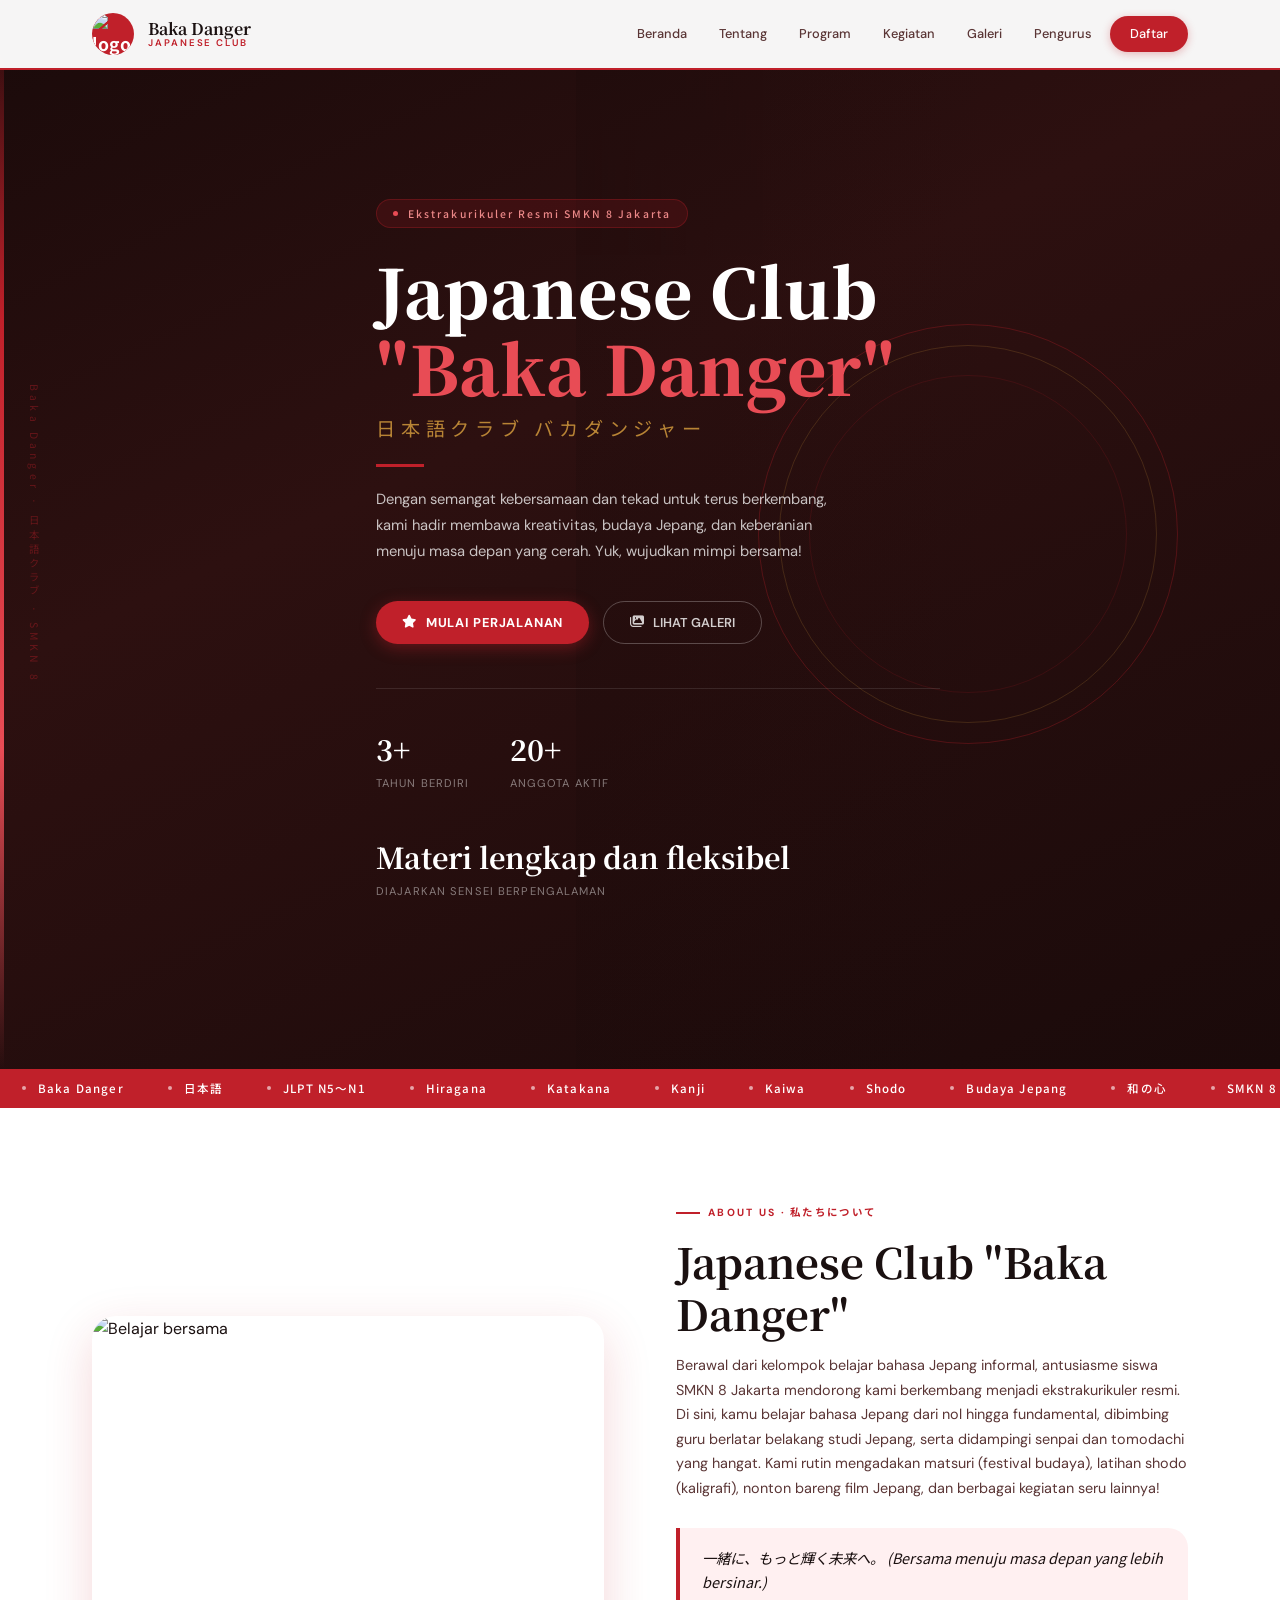
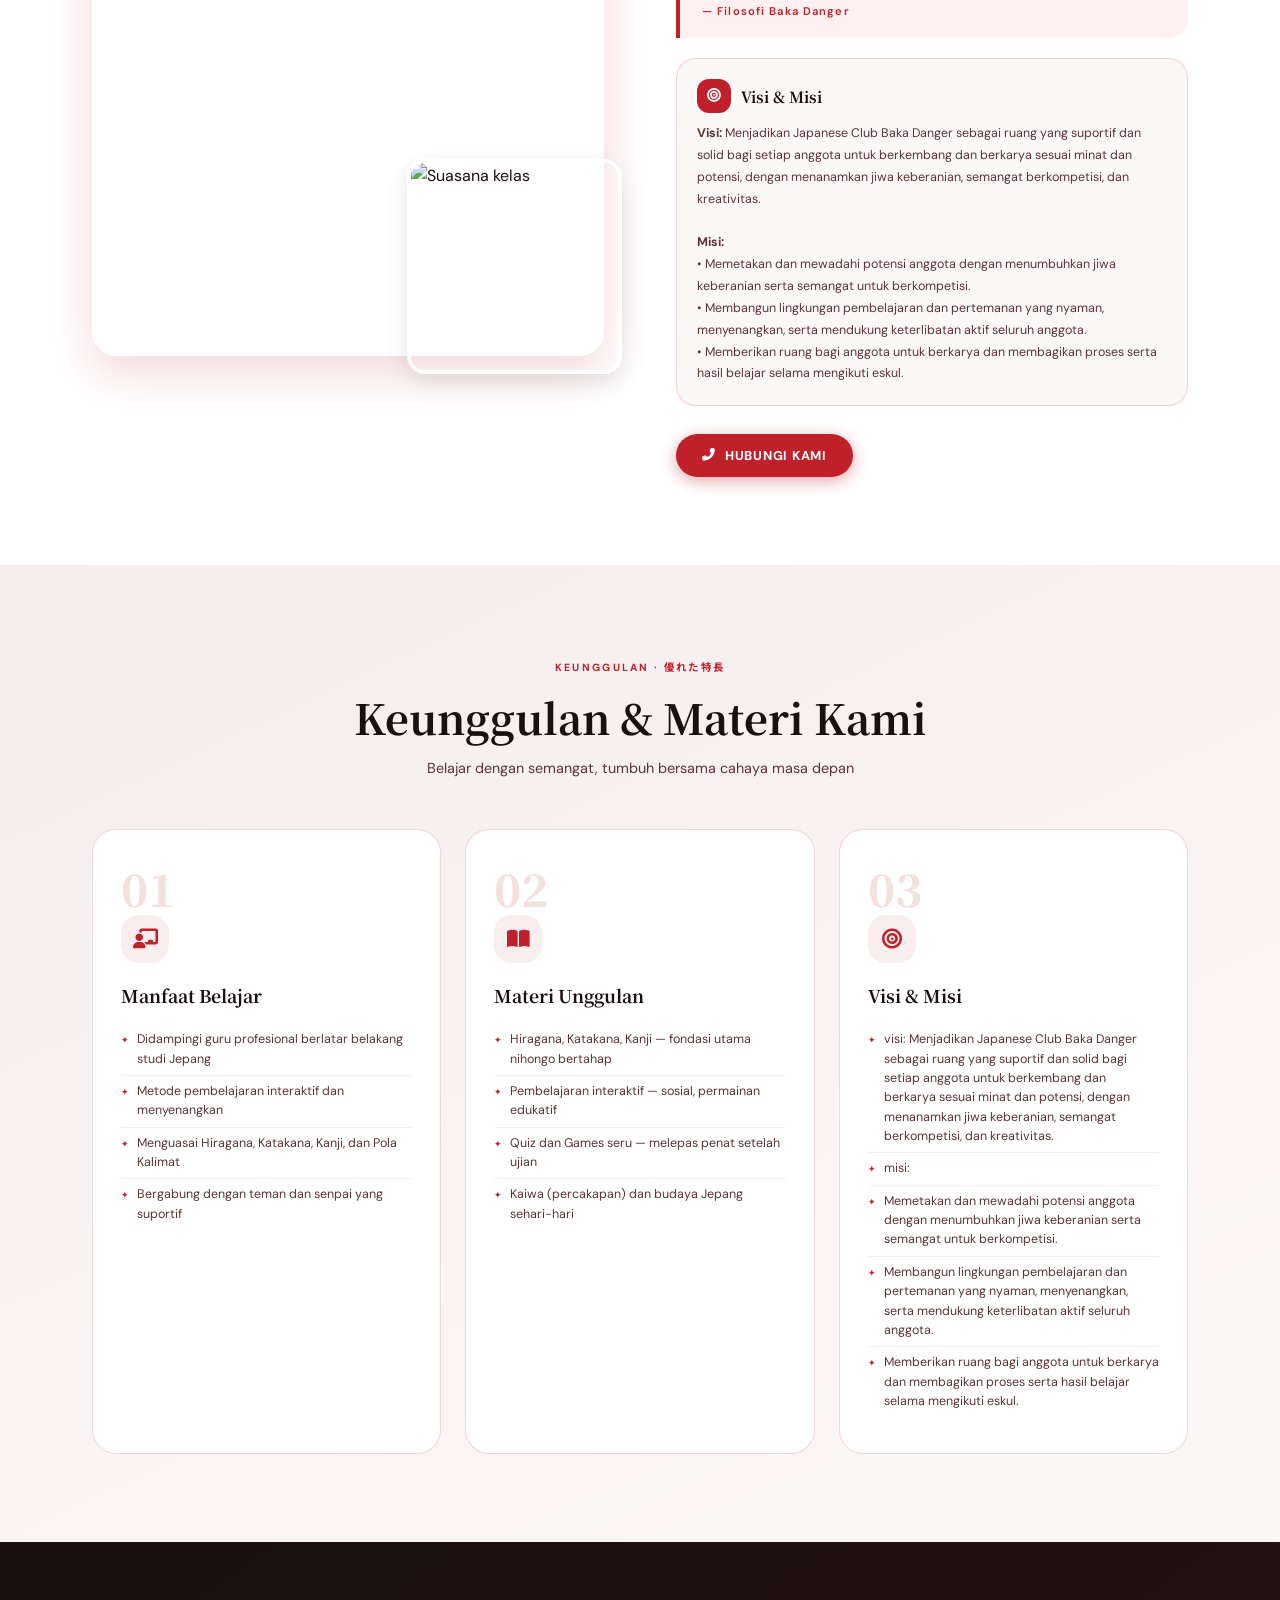
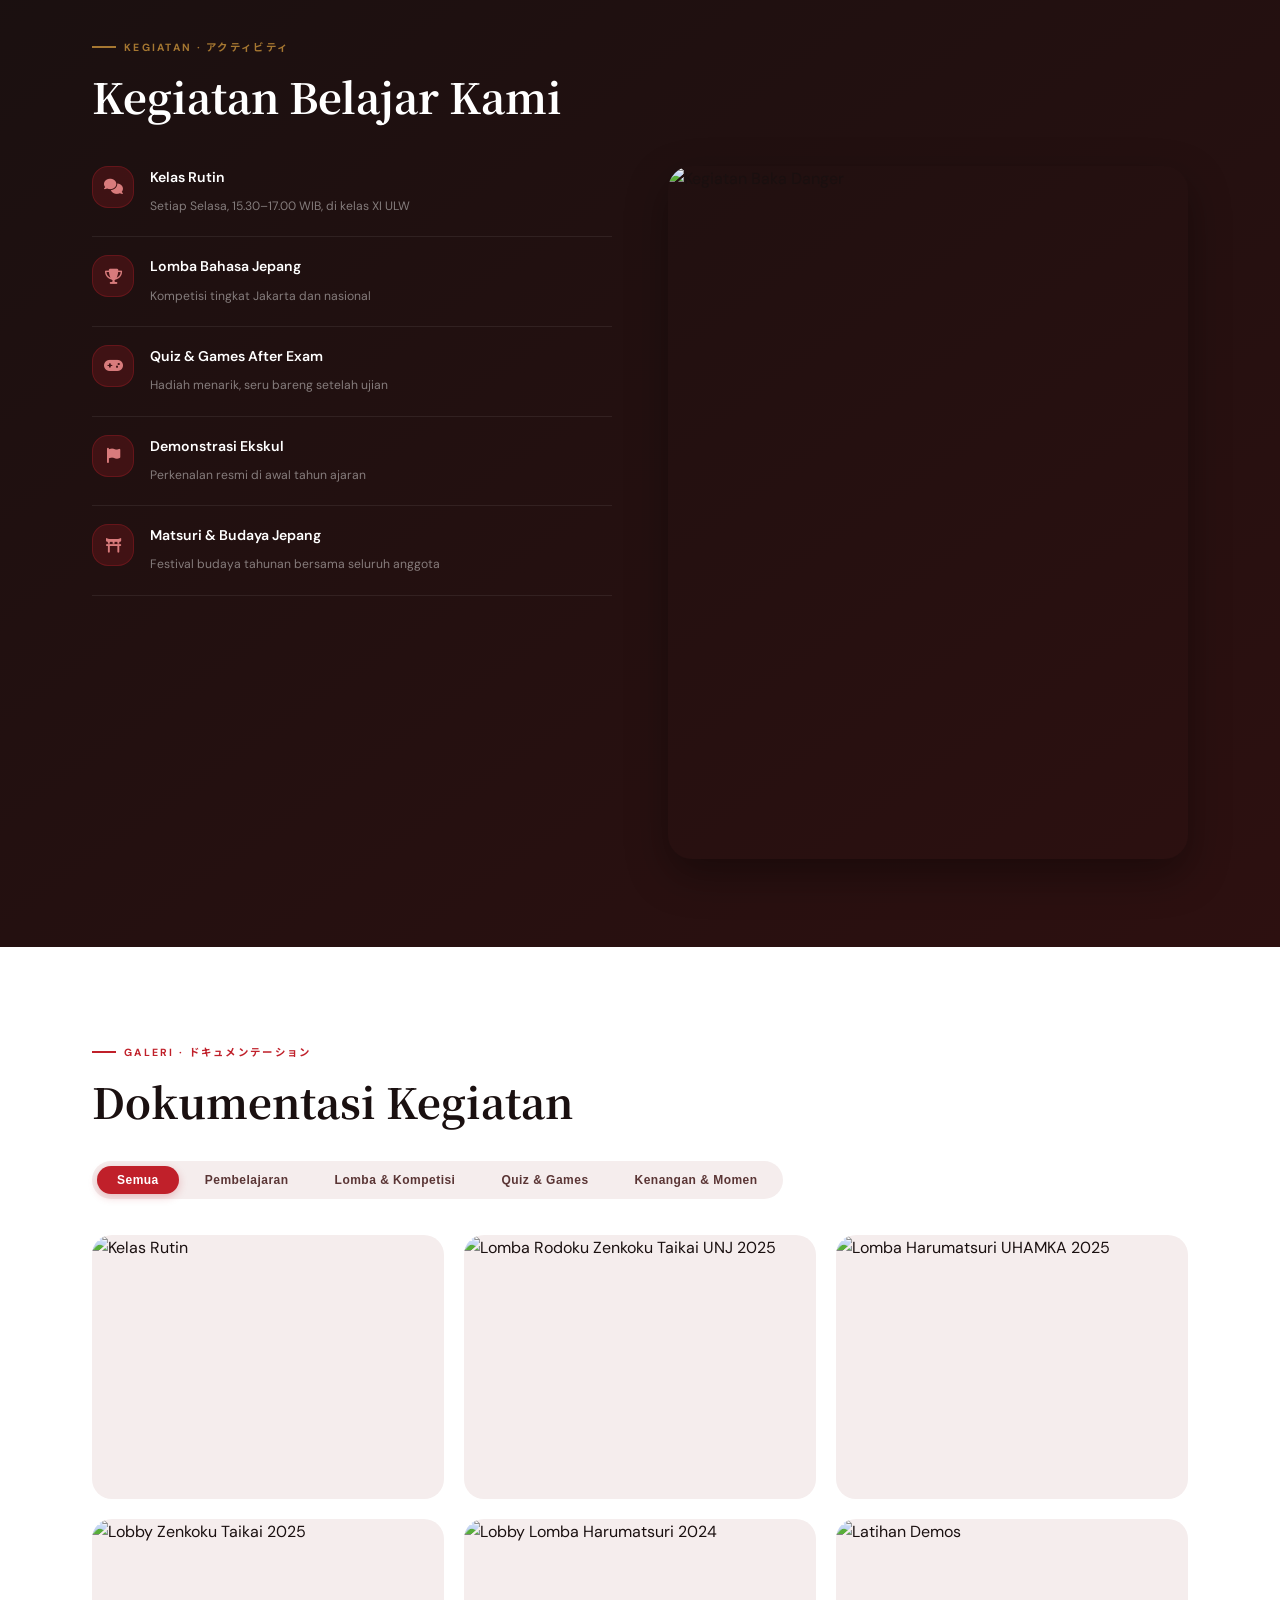
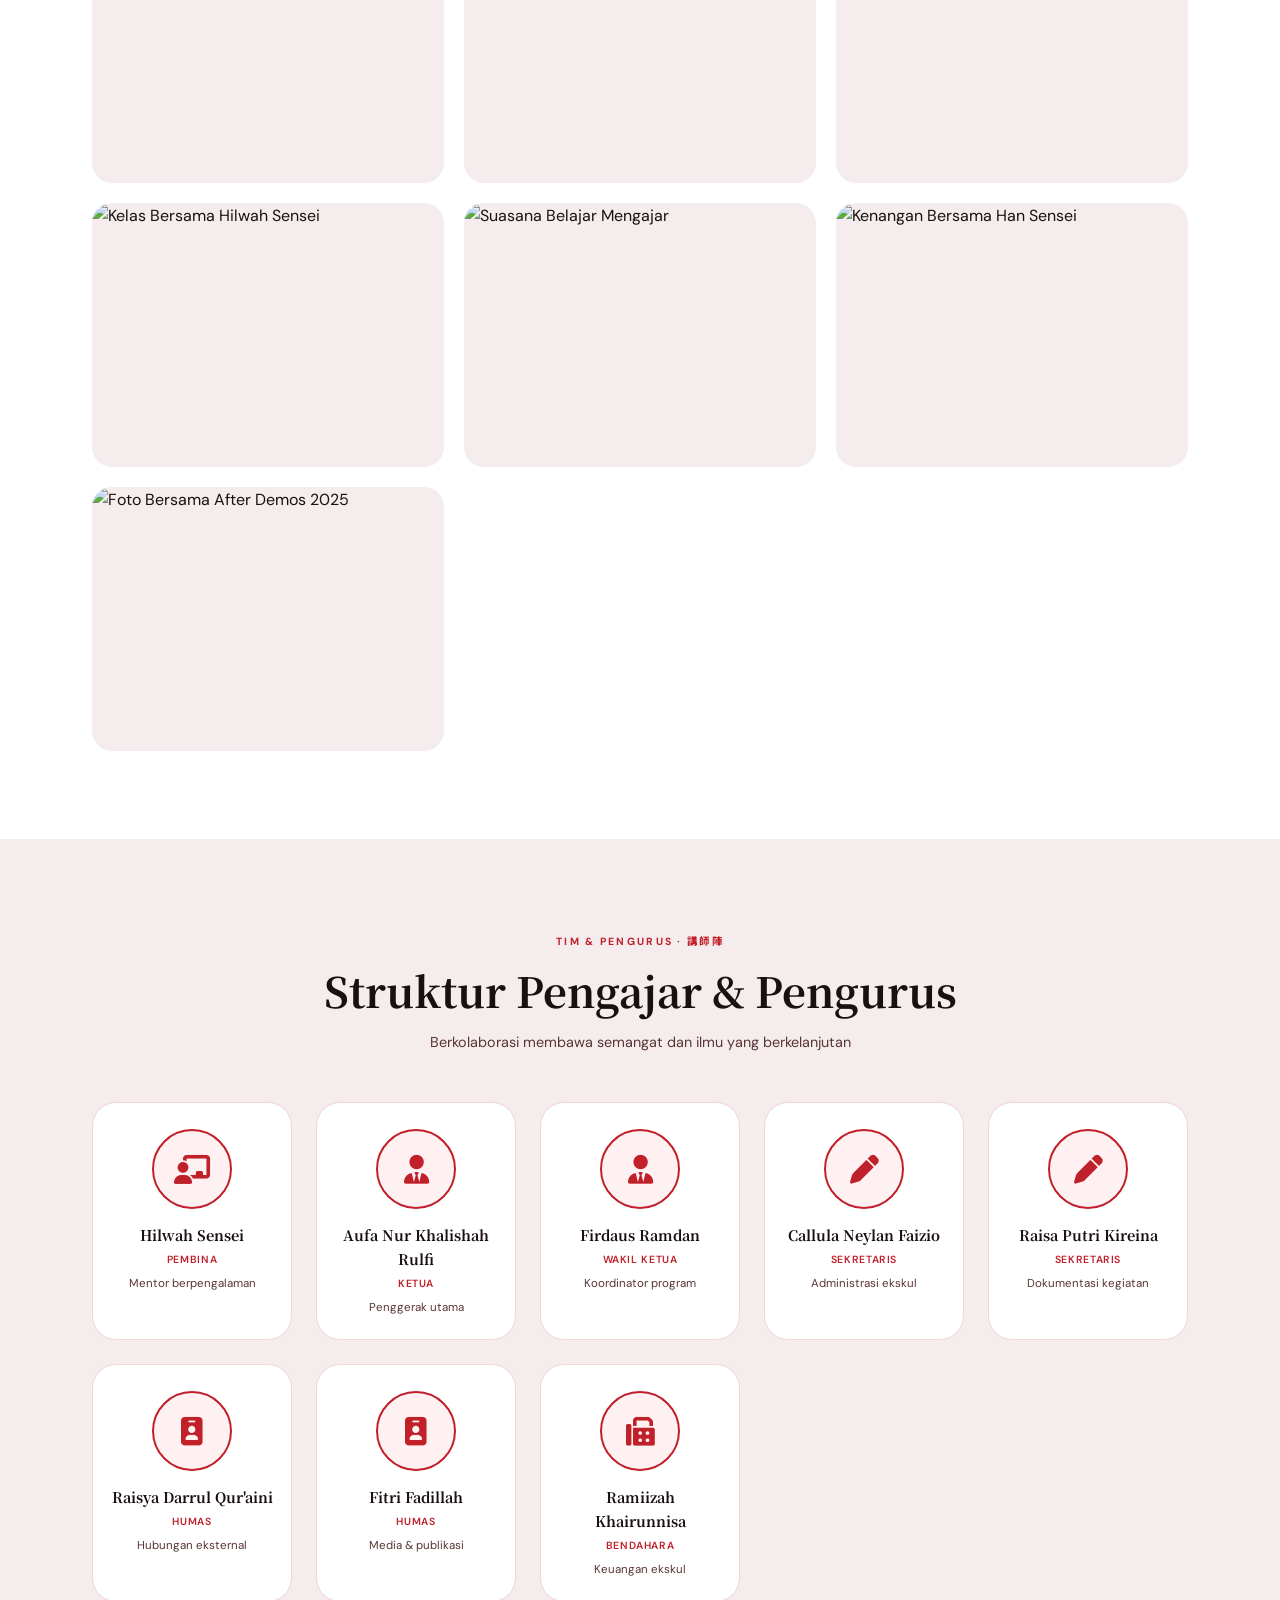
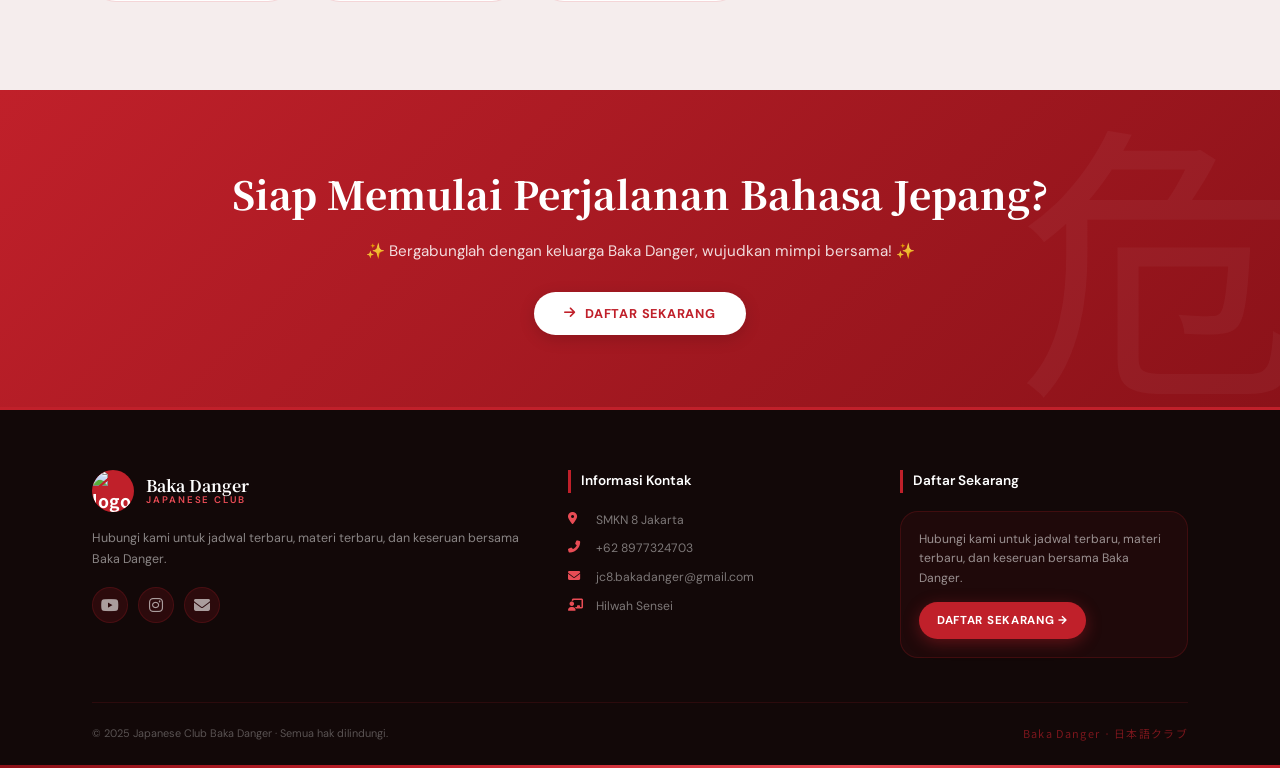
==== commit a3e32ea6: "update management" ====
--- a/index.html
+++ b/index.html
@@ -8,244 +8,9 @@
 <link rel="preconnect" href="https://fonts.googleapis.com">
 <link href="https://fonts.googleapis.com/css2?family=Noto+Serif+JP:wght@400;600;700;900&family=Noto+Sans+JP:wght@300;400;500;700&family=DM+Sans:ital,opsz,wght@0,9..40,300;0,9..40,400;0,9..40,500;0,9..40,700;1,9..40,300&display=swap" rel="stylesheet">
 <link rel="stylesheet" href="https://cdnjs.cloudflare.com/ajax/libs/font-awesome/6.4.0/css/all.min.css">
+<link rel="stylesheet" href="styles.css">
 <style>
-:root {
-  --aka: #c0202a;
-  --aka-deep: #8b1219;
-  --aka-light: #e84c55;
-  --aka-pale: #fff0f1;
-  --aka-glass: rgba(192,32,42,0.08);
-  --sumi: #1a1010;
-  --sumi-mid: #3d2020;
-  --sumi-soft: #5a3535;
-  --shiro: #ffffff;
-  --washi: #fdf8f8;
-  --kiri: #f5eded;
-  --kin: #c8913a;
-  --border: rgba(192,32,42,0.18);
-  --shadow: 0 8px 32px rgba(192,32,42,0.12);
-  --shadow-deep: 0 16px 48px rgba(192,32,42,0.18);
-  --ff-s: 'Noto Serif JP', serif;
-  --ff: 'DM Sans', 'Noto Sans JP', sans-serif;
-  --ff-j: 'Noto Sans JP', sans-serif;
-  --ease: cubic-bezier(.25,.46,.45,.94);
-  --bounce: cubic-bezier(.2,.9,.4,1.1);
-}
-*,*::before,*::after{margin:0;padding:0;box-sizing:border-box}
-html{scroll-behavior:smooth;font-size:16px}
-body{font-family:var(--ff);background:var(--washi);color:var(--sumi);line-height:1.65;overflow-x:hidden}
-img{max-width:100%;display:block}
-.container{max-width:1160px;margin:0 auto;padding:0 32px}
-::-webkit-scrollbar{width:4px}
-::-webkit-scrollbar-track{background:var(--washi)}
-::-webkit-scrollbar-thumb{background:var(--aka);border-radius:4px}
-/* NAV */
-.nav{position:fixed;top:0;left:0;right:0;z-index:999;background:rgba(255,255,255,0.96);backdrop-filter:blur(14px);border-bottom:2px solid var(--aka);transition:box-shadow .3s}
-.nav.scrolled{box-shadow:var(--shadow)}
-.nav-inner{display:flex;align-items:center;justify-content:space-between;height:68px;max-width:1160px;margin:0 auto;padding:0 32px}
-.logo{display:flex;align-items:center;gap:14px;text-decoration:none}
-.logo-circle{width:42px;height:42px;background:var(--aka);border-radius:50%;display:flex;align-items:center;justify-content:center;font-family:var(--ff-j);font-size:1.1rem;color:#fff;font-weight:700;flex-shrink:0;overflow:hidden}
-.logo-circle img{width:42px;height:42px;border-radius:50%;object-fit:cover}
-.logo-text{display:flex;flex-direction:column;line-height:1.1}
-.logo-name{font-family:var(--ff-s);font-size:1rem;font-weight:700;color:var(--sumi)}
-.logo-sub{font-size:.6rem;color:var(--aka);letter-spacing:.2em;text-transform:uppercase;font-weight:600}
-.nav-links{display:flex;align-items:center;gap:4px}
-.nav-links a{color:var(--sumi-soft);text-decoration:none;font-size:.8rem;font-weight:500;padding:7px 14px;border-radius:40px;transition:.2s;white-space:nowrap}
-.nav-links a:hover{color:var(--aka);background:var(--aka-glass)}
-.nav-cta{background:var(--aka)!important;color:#fff!important;padding:7px 20px!important;box-shadow:0 2px 8px rgba(192,32,42,.3)}
-.nav-cta:hover{background:var(--aka-deep)!important;transform:translateY(-1px)}
-.burger{display:none;background:none;border:1.5px solid var(--aka);width:38px;height:38px;border-radius:10px;cursor:pointer;align-items:center;justify-content:center;color:var(--aka);font-size:1rem}
-/* HERO */
-.hero{position:relative;min-height:100vh;display:flex;align-items:center;background:linear-gradient(155deg,#1a0a0a 0%,#2d1010 40%,#1a0a0a 100%);overflow:hidden}
-.hero-bg{position:absolute;right:0;top:0;bottom:0;width:55%;opacity:.25}
-.hero-bg img{width:100%;height:100%;object-fit:cover}
-.hero-bg::after{content:'';position:absolute;inset:0;background:linear-gradient(to right,#1a0a0a 0%,transparent 60%)}
-.hero-circle{position:absolute;right:8%;top:50%;transform:translateY(-50%);width:min(420px,40vw);height:min(420px,40vw);border:1px solid rgba(192,32,42,.3);border-radius:50%;animation:spin 60s linear infinite;pointer-events:none}
-.hero-circle::before{content:'';position:absolute;inset:20px;border:1px solid rgba(200,145,58,.2);border-radius:50%}
-.hero-circle::after{content:'';position:absolute;inset:50px;border:1px solid rgba(192,32,42,.15);border-radius:50%}
-@keyframes spin{to{transform:translateY(-50%) rotate(360deg)}}
-.hero-vtext{position:absolute;left:2%;top:50%;transform:translateY(-50%);writing-mode:vertical-rl;font-family:var(--ff-j);font-size:.65rem;color:rgba(192,32,42,.4);letter-spacing:.4em;pointer-events:none}
-.hero-redline{position:absolute;left:0;top:0;bottom:0;width:4px;background:linear-gradient(to bottom,transparent,var(--aka) 30%,var(--aka-light) 70%,transparent)}
-.hero-content{position:relative;z-index:2;padding:110px 0 80px;max-width:600px;margin-left:6%}
-.hero-eyebrow{display:inline-flex;align-items:center;gap:10px;background:rgba(192,32,42,.15);border:1px solid rgba(192,32,42,.3);border-radius:40px;padding:5px 16px;margin-bottom:24px}
-.hero-eyebrow::before{content:'';width:5px;height:5px;background:var(--aka-light);border-radius:50%}
-.hero-eyebrow span{font-family:var(--ff-j);font-size:.65rem;color:rgba(255,150,150,.9);letter-spacing:.2em;font-weight:500}
-.hero-title{font-family:var(--ff-s);font-size:clamp(2.4rem,5.5vw,4.2rem);font-weight:900;color:#fff;line-height:1.15;letter-spacing:.01em;margin-bottom:6px}
-.hero-title em{color:var(--aka-light);font-style:normal}
-.hero-jp{font-family:var(--ff-j);font-size:clamp(.9rem,1.8vw,1.2rem);color:rgba(200,145,58,.9);letter-spacing:.3em;margin-bottom:20px;display:block}
-.hero-line{width:48px;height:3px;background:var(--aka);margin-bottom:20px}
-.hero-desc{font-size:.92rem;color:rgba(255,255,255,.75);line-height:1.75;max-width:480px;margin-bottom:36px}
-.hero-btns{display:flex;gap:14px;flex-wrap:wrap}
-.btn-red{display:inline-flex;align-items:center;gap:9px;background:var(--aka);color:#fff;padding:11px 26px;border-radius:40px;font-size:.8rem;font-weight:700;letter-spacing:.06em;text-transform:uppercase;text-decoration:none;border:none;cursor:pointer;transition:.3s var(--bounce);box-shadow:0 4px 16px rgba(192,32,42,.4)}
-.btn-red:hover{background:var(--aka-deep);transform:translateY(-2px);box-shadow:0 8px 24px rgba(192,32,42,.5)}
-.btn-ghost{display:inline-flex;align-items:center;gap:9px;background:transparent;color:rgba(255,255,255,.8);padding:10px 26px;border-radius:40px;font-size:.8rem;font-weight:600;text-transform:uppercase;text-decoration:none;border:1px solid rgba(255,255,255,.25);transition:.3s}
-.btn-ghost:hover{background:rgba(255,255,255,.08);border-color:rgba(255,255,255,.4);color:#fff}
-.hero-stats{display:flex;gap:40px;margin-top:44px;padding-top:36px;border-top:1px solid rgba(255,255,255,.1);flex-wrap:wrap}
-.stat-num{font-family:var(--ff-s);font-size:1.8rem;font-weight:700;color:#fff}
-.stat-label{font-size:.7rem;color:rgba(255,255,255,.45);text-transform:uppercase;letter-spacing:.1em;margin-top:2px}
-/* MARQUEE */
-.marquee{background:var(--aka);overflow:hidden;padding:10px 0}
-.marquee-track{display:flex;animation:marq 24s linear infinite;white-space:nowrap}
-.marquee-item{display:inline-flex;align-items:center;gap:12px;padding:0 22px;font-family:var(--ff-j);font-size:.72rem;color:#fff;letter-spacing:.1em;font-weight:500}
-.marquee-dot{width:4px;height:4px;background:rgba(255,255,255,.6);border-radius:50%}
-@keyframes marq{from{transform:translateX(0)}to{transform:translateX(-50%)}}
-/* SECTIONS */
-section{padding:88px 0;position:relative}
-.sec-label{display:inline-flex;align-items:center;gap:8px;font-size:.65rem;color:var(--aka);letter-spacing:.22em;text-transform:uppercase;font-weight:700;margin-bottom:14px}
-.sec-label::before{content:'';width:24px;height:2px;background:var(--aka);flex-shrink:0}
-.sec-title{font-family:var(--ff-s);font-size:clamp(1.7rem,3.5vw,2.6rem);font-weight:700;color:var(--sumi);line-height:1.25;margin-bottom:14px}
-.sec-desc{font-size:.9rem;color:var(--sumi-soft);line-height:1.7;max-width:540px}
-.center{text-align:center}
-.center .sec-label{justify-content:center}
-.center .sec-label::before{display:none}
-.center .sec-desc{margin:0 auto}
-/* ABOUT */
-.about{background:var(--shiro)}
-.about-grid{display:grid;grid-template-columns:1fr 1fr;gap:72px;align-items:center}
-.img-wrap{position:relative}
-.img-main{width:100%;aspect-ratio:4/5;object-fit:cover;border-radius:24px;box-shadow:var(--shadow-deep)}
-.img-deco{position:absolute;top:-16px;left:-16px;right:16px;bottom:16px;border:2px solid rgba(192,32,42,.2);border-radius:28px;z-index:-1}
-.img-accent{position:absolute;bottom:-18px;right:-18px;width:42%;aspect-ratio:1;object-fit:cover;border-radius:18px;border:4px solid var(--shiro);box-shadow:0 8px 24px rgba(0,0,0,.1)}
-.img-placeholder{width:100%;aspect-ratio:4/5;background:var(--kiri);border-radius:24px;display:flex;flex-direction:column;align-items:center;justify-content:center;gap:12px;color:var(--aka);border:2px dashed var(--border)}
-.img-placeholder i{font-size:2.5rem;opacity:.4}
-.img-placeholder p{font-size:.75rem;color:var(--sumi-soft);text-align:center;padding:0 20px;line-height:1.6}
-.quote-block{margin-top:28px;padding:18px 22px;border-left:4px solid var(--aka);background:var(--aka-pale);border-radius:0 20px 20px 0}
-.quote-block p{font-family:var(--ff-j);font-size:.9rem;font-style:italic;color:var(--sumi);line-height:1.65}
-.quote-block cite{display:block;font-size:.7rem;color:var(--aka);margin-top:8px;letter-spacing:.1em;font-style:normal;font-weight:600}
-.vm-box{margin-top:20px;border:1px solid var(--border);border-radius:20px;padding:20px;background:var(--washi)}
-.vm-head{display:flex;align-items:center;gap:10px;margin-bottom:10px}
-.vm-icon{width:34px;height:34px;background:var(--aka);border-radius:12px;display:flex;align-items:center;justify-content:center;color:#fff;font-size:.85rem}
-.vm-ttl{font-family:var(--ff-s);font-size:.95rem;font-weight:700;color:var(--sumi)}
-.vm-text{font-size:.78rem;color:var(--sumi-soft);line-height:1.75}
-/* CARDS */
-.cards-section{background:linear-gradient(155deg,var(--kiri) 0%,var(--washi) 100%)}
-.cards-grid{display:grid;grid-template-columns:repeat(3,1fr);gap:24px;margin-top:48px}
-.card{background:var(--shiro);border:1px solid var(--border);border-radius:24px;padding:36px 28px;transition:.35s var(--bounce)}
-.card:hover{transform:translateY(-6px);box-shadow:var(--shadow);border-color:var(--aka-light)}
-.card-num{font-family:var(--ff-s);font-size:2.8rem;font-weight:900;color:#f5e0e0;line-height:1;margin-bottom:14px;transition:.3s}
-.card:hover .card-num{color:rgba(192,32,42,.12)}
-.card-icon{width:48px;height:48px;background:var(--aka-glass);border-radius:18px;display:flex;align-items:center;justify-content:center;font-size:1.25rem;color:var(--aka);margin-bottom:18px;transition:.3s}
-.card:hover .card-icon{background:var(--aka);color:#fff}
-.card-title{font-family:var(--ff-s);font-size:1.1rem;font-weight:700;margin-bottom:14px;color:var(--sumi)}
-.card-list{list-style:none}
-.card-list li{padding:6px 0;border-bottom:1px solid rgba(192,32,42,.08);display:flex;align-items:flex-start;gap:8px;font-size:.78rem;color:var(--sumi-soft);line-height:1.55}
-.card-list li:last-child{border-bottom:none}
-.card-list li::before{content:'✦';color:var(--aka);font-size:.55rem;margin-top:4px;flex-shrink:0}
-/* ACTIVITY */
-.activity{background:linear-gradient(145deg,var(--sumi) 0%,#2d1010 100%);overflow:hidden}
-.activity .sec-title{color:#fff}
-.activity .sec-label{color:rgba(200,145,58,.8)}
-.activity .sec-label::before{background:rgba(200,145,58,.8)}
-.act-grid{display:grid;grid-template-columns:1fr 1fr;gap:56px;align-items:start;margin-top:44px}
-.act-list{list-style:none}
-.act-item{display:flex;align-items:flex-start;gap:16px;padding:18px 0;border-bottom:1px solid rgba(255,255,255,.07);transition:.3s}
-.act-item:first-child{padding-top:0}
-.act-item:hover{padding-left:6px}
-.act-icn{width:42px;height:42px;background:rgba(192,32,42,.2);border:1px solid rgba(192,32,42,.3);border-radius:16px;display:flex;align-items:center;justify-content:center;color:rgba(255,150,150,.8);font-size:.95rem;flex-shrink:0;transition:.2s}
-.act-item:hover .act-icn{background:var(--aka);border-color:var(--aka);color:#fff}
-.act-text strong{display:block;color:#fff;font-size:.88rem;font-weight:600;margin-bottom:3px}
-.act-text span{font-size:.76rem;color:rgba(255,255,255,.45)}
-.act-imgwrap{position:relative}
-.act-img{width:100%;aspect-ratio:3/4;object-fit:cover;border-radius:24px;box-shadow:0 16px 40px rgba(0,0,0,.35)}
-.act-img-frame{position:absolute;inset:-10px;border:1px solid rgba(192,32,42,.35);border-radius:30px;pointer-events:none;z-index:-1}
-.act-placeholder{width:100%;aspect-ratio:3/4;background:rgba(255,255,255,.05);border:2px dashed rgba(192,32,42,.3);border-radius:24px;display:flex;flex-direction:column;align-items:center;justify-content:center;gap:10px;color:rgba(255,255,255,.3)}
-.act-placeholder i{font-size:2.5rem}
-.act-placeholder p{font-size:.75rem;text-align:center;padding:0 20px;line-height:1.6}
-/* GALLERY */
-.gallery{background:var(--shiro)}
-.gallery-head{display:flex;justify-content:space-between;align-items:flex-end;margin-bottom:36px;flex-wrap:wrap;gap:20px}
-.gtabs{display:flex;gap:6px;background:var(--kiri);padding:5px;border-radius:50px;flex-wrap:wrap}
-.gtab{padding:7px 20px;border-radius:40px;font-size:.75rem;font-weight:600;color:var(--sumi-soft);cursor:pointer;border:none;background:none;letter-spacing:.04em;transition:.2s}
-.gtab.active{background:var(--aka);color:#fff;box-shadow:0 3px 8px rgba(192,32,42,.25)}
-.gallery-grid{display:grid;grid-template-columns:repeat(3,1fr);gap:20px}
-.gitem{position:relative;border-radius:20px;overflow:hidden;cursor:pointer;aspect-ratio:4/3;background:var(--kiri);transition:.35s var(--bounce)}
-.gitem img{width:100%;height:100%;object-fit:cover;transition:transform .5s var(--ease)}
-.gitem:hover{transform:scale(1.02);box-shadow:var(--shadow-deep)}
-.gitem:hover img{transform:scale(1.06)}
-.goverlay{position:absolute;inset:0;background:linear-gradient(to top,rgba(26,8,8,.85) 0%,transparent 50%);opacity:0;transition:.3s;display:flex;flex-direction:column;justify-content:flex-end;padding:18px}
-.gitem:hover .goverlay{opacity:1}
-.goverlay h4{color:#fff;font-size:.85rem;font-weight:700;margin-bottom:3px}
-.goverlay p{color:rgba(255,255,255,.7);font-size:.7rem}
-.gzoom{position:absolute;top:14px;right:14px;background:var(--aka);width:32px;height:32px;border-radius:50%;display:flex;align-items:center;justify-content:center;color:#fff;font-size:.8rem;opacity:0;transform:scale(.8);transition:.2s}
-.gitem:hover .gzoom{opacity:1;transform:scale(1)}
-.gallery-empty{text-align:center;padding:64px;color:var(--sumi-soft);border:2px dashed var(--border);border-radius:24px}
-.gallery-empty i{font-size:2.5rem;color:var(--aka);display:block;margin-bottom:12px;opacity:.5}
-.gallery-empty p{font-size:.85rem;line-height:1.65}
-/* TEAM */
-.team-sec{background:var(--kiri)}
-.team-grid{display:grid;grid-template-columns:repeat(auto-fill,minmax(185px,1fr));gap:24px}
-.tcard{background:var(--shiro);border:1px solid var(--border);border-radius:24px;padding:26px 18px 22px;text-align:center;transition:.35s var(--bounce)}
-.tcard:hover{transform:translateY(-5px);box-shadow:var(--shadow);border-color:var(--aka-light)}
-.tav{width:80px;height:80px;border-radius:50%;margin:0 auto 14px;display:flex;align-items:center;justify-content:center;background:var(--aka-pale);border:2.5px solid var(--aka);transition:.3s;overflow:hidden}
-.tav img{width:80px;height:80px;object-fit:cover;border-radius:50%}
-.tav i{font-size:1.8rem;color:var(--aka);transition:.3s}
-.tcard:hover .tav{background:var(--aka);border-color:var(--aka-deep)}
-.tcard:hover .tav i{color:#fff}
-.tname{font-family:var(--ff-s);font-size:.9rem;font-weight:700;color:var(--sumi);margin-bottom:4px}
-.tpos{font-size:.65rem;color:var(--aka);font-weight:600;text-transform:uppercase;letter-spacing:.06em;margin-bottom:6px}
-.tdesc{font-size:.72rem;color:var(--sumi-soft)}
-/* CTA */
-.cta-sec{background:linear-gradient(135deg,var(--aka) 0%,var(--aka-deep) 100%);text-align:center;padding:72px 0;position:relative;overflow:hidden}
-.cta-sec::before{content:'危';font-family:var(--ff-j);font-size:18rem;position:absolute;right:-2%;top:50%;transform:translateY(-50%);color:rgba(255,255,255,.04);pointer-events:none}
-.cta-title{font-family:var(--ff-s);font-size:clamp(1.7rem,3vw,2.4rem);font-weight:800;color:#fff;margin-bottom:14px;position:relative}
-.cta-desc{color:rgba(255,255,255,.85);font-size:.95rem;margin-bottom:28px;position:relative}
-.btn-wh{background:#fff;color:var(--aka);padding:11px 30px;border-radius:40px;font-weight:700;text-transform:uppercase;text-decoration:none;display:inline-flex;align-items:center;gap:9px;font-size:.8rem;letter-spacing:.06em;transition:.3s var(--bounce);box-shadow:0 4px 16px rgba(0,0,0,.15);position:relative}
-.btn-wh:hover{background:var(--sumi);color:#fff;transform:translateY(-2px)}
-/* FOOTER */
-footer{background:#120808;border-top:3px solid var(--aka)}
-.footer-wrap{padding:60px 0 0}
-.footer-grid{display:grid;grid-template-columns:1.5fr 1fr 1fr;gap:44px;padding-bottom:44px;border-bottom:1px solid rgba(192,32,42,.15)}
-.footer-logo-row{display:flex;align-items:center;gap:12px;margin-bottom:16px}
-.footer-desc{color:rgba(255,255,255,.5);font-size:.78rem;line-height:1.65}
-.social-row{display:flex;gap:10px;margin-top:18px}
-.social-a{width:36px;height:36px;background:rgba(192,32,42,.15);border-radius:50%;display:flex;align-items:center;justify-content:center;color:rgba(255,255,255,.6);text-decoration:none;transition:.2s;border:1px solid rgba(192,32,42,.2)}
-.social-a:hover{background:var(--aka);color:#fff;border-color:var(--aka);transform:translateY(-2px)}
-.fcol h5{color:#fff;font-size:.85rem;margin-bottom:18px;font-weight:600;border-left:3px solid var(--aka);padding-left:10px}
-.finfo{list-style:none}
-.finfo li{display:flex;gap:10px;margin-bottom:10px;font-size:.76rem;color:rgba(255,255,255,.45);line-height:1.55}
-.finfo li i{color:var(--aka-light);width:18px;margin-top:2px;flex-shrink:0}
-.fcta-box{background:rgba(192,32,42,.08);border:1px solid rgba(192,32,42,.2);border-radius:18px;padding:18px}
-.fcta-box p{color:rgba(255,255,255,.55);font-size:.76rem;margin-bottom:14px;line-height:1.6}
-.footer-bot{padding:22px 0;display:flex;justify-content:space-between;align-items:center;flex-wrap:wrap;gap:10px;color:rgba(255,255,255,.3);font-size:.68rem}
-.footer-jp{font-family:var(--ff-j);letter-spacing:.12em;color:rgba(192,32,42,.6)}
-.footer-stripe{height:3px;background:linear-gradient(90deg,var(--aka-deep),var(--aka),var(--aka-light),var(--aka))}
-/* LIGHTBOX */
-.lb{position:fixed;inset:0;background:rgba(0,0,0,.94);z-index:2000;display:none;align-items:center;justify-content:center;padding:20px}
-.lb.open{display:flex}
-.lb-inner{max-width:880px;width:100%;position:relative}
-.lb-img{width:100%;max-height:72vh;object-fit:contain;border-radius:16px}
-.lb-info{padding:12px 0 0;color:#fff}
-.lb-tag{font-size:.65rem;color:rgba(200,145,58,.8);text-transform:uppercase;letter-spacing:.12em;margin-bottom:4px}
-.lb-close,.lb-nav{position:absolute;background:rgba(192,32,42,.5);border:none;color:#fff;width:40px;height:40px;border-radius:50%;display:flex;align-items:center;justify-content:center;cursor:pointer;transition:.2s}
-.lb-close{top:-48px;right:0}
-.lb-prev{top:50%;left:-54px;transform:translateY(-50%)}
-.lb-next{top:50%;right:-54px;transform:translateY(-50%)}
-.lb-close:hover,.lb-nav:hover{background:var(--aka)}
-/* SCROLL TOP */
-.scroll-top{position:fixed;bottom:26px;right:26px;width:42px;height:42px;background:var(--aka);border-radius:50%;display:flex;align-items:center;justify-content:center;color:#fff;cursor:pointer;opacity:0;pointer-events:none;transition:.25s;z-index:900;border:none}
-.scroll-top.show{opacity:1;pointer-events:all}
-.scroll-top:hover{background:var(--aka-deep);transform:translateY(-2px)}
-/* RESPONSIVE */
-@media(max-width:960px){
-  .about-grid,.act-grid{grid-template-columns:1fr;gap:44px}
-  .cards-grid{grid-template-columns:1fr 1fr}
-  .gallery-grid{grid-template-columns:repeat(2,1fr)}
-  .footer-grid{grid-template-columns:1fr 1fr}
-  .lb-prev{left:10px}.lb-next{right:10px}
-}
-@media(max-width:640px){
-  .nav-links{display:none}
-  .nav-links.open{display:flex;flex-direction:column;position:absolute;top:68px;left:0;right:0;background:rgba(255,255,255,.98);padding:16px;gap:8px;border-bottom:2px solid var(--aka)}
-  .burger{display:flex}
-  .container{padding:0 20px}
-  .hero-content{margin-left:0;padding:90px 20px 60px}
-  .cards-grid{grid-template-columns:1fr}
-  .gallery-grid{grid-template-columns:1fr}
-  .footer-grid{grid-template-columns:1fr}
-  .hero-stats{gap:24px}
-  .team-grid{grid-template-columns:repeat(2,1fr)}
-  .img-accent{display:none}
-}
+
 </style>
 </head>
 <body>
@@ -338,7 +103,7 @@
   <div class="container">
     <h2 class="cta-title">Siap Memulai Perjalanan Bahasa Jepang?</h2>
     <p class="cta-desc">✨ Bergabunglah dengan keluarga Baka Danger, wujudkan mimpi bersama! ✨</p>
-    <a href="#kontak" class="btn-wh"><i class="fas fa-arrow-right"></i>Daftar Sekarang</a>
+    <a href="#https://docs.google.com/forms/d/e/1FAIpQLScPytOdgXGqvsRq9CtYiAuv1ZaEk-wmM_jgC4Q1i_SgcEuBWg/viewform?usp=header" class="btn-wh"><i class="fas fa-arrow-right"></i>Daftar Sekarang</a>
   </div>
 </section>
 <footer id="kontak">
@@ -347,7 +112,7 @@
       <div class="footer-grid">
         <div><div class="footer-logo-row" id="footerLogo"></div><p class="footer-desc" id="footerDesc"></p><div class="social-row" id="socialRow"></div></div>
         <div class="fcol"><h5>Informasi Kontak</h5><ul class="finfo" id="finfo"></ul></div>
-        <div class="fcol"><h5>Daftar Sekarang</h5><div class="fcta-box"><p id="fctaDesc"></p><a href="#" class="btn-red" style="font-size:.72rem;padding:9px 18px;text-decoration:none" id="fctaBtn"></a></div></div>
+        <div class="fcol"><h5>Daftar Sekarang</h5><div class="fcta-box"><p id="fctaDesc"></p><a href="https://docs.google.com/forms/d/e/1FAIpQLScPytOdgXGqvsRq9CtYiAuv1ZaEk-wmM_jgC4Q1i_SgcEuBWg/viewform?usp=header" class="btn-red" style="font-size:.72rem;padding:9px 18px;text-decoration:none" id="fctaBtn"></a></div></div>
       </div>
       <div class="footer-bot"><p id="footerCopy"></p><span class="footer-jp">Baka Danger · 日本語クラブ</span></div>
     </div>
@@ -421,7 +186,9 @@
   bg: GD("1jcxHj-xf8A-s-AG-8K7Xn9W-x8M0Bg6O", "w1200"),
   // ↑ Ganti FILE_ID_DISINI dengan ID gambar hero (landscape/lebar)
   stats: [
-    { num: "3+",  label: "Tahun Berdiri"     }
+    { num: "3+",  label: "Tahun Berdiri"     },
+    { num: "20+", label: "Anggota Aktif" },
+    { num: "Materi lengkap dan fleksibel", label: "Diajarkan sensei berpengalaman"    }
   ]
 };
 
@@ -498,7 +265,7 @@
     { icon: "fas fa-flag",        title: "Demonstrasi Ekskul",      detail: "Perkenalan resmi di awal tahun ajaran" },
     { icon: "fas fa-torii-gate",  title: "Matsuri & Budaya Jepang", detail: "Festival budaya tahunan bersama seluruh anggota" }
   ],
-  img: GD("FILE_ID_DISINI", "w800")
+  img: GD("10jhL_UObXrEWanoV7N6YHUZiOLvvckwS", "w800")
   // ↑ Foto kegiatan (portrait/vertikal 3:4). Ganti FILE_ID_DISINI
 };
 
@@ -598,7 +365,7 @@
 var FOOTER = {
   description: "Hubungi kami untuk jadwal terbaru, materi terbaru, dan keseruan bersama Baka Danger.",
   address:     "SMKN 8 Jakarta",
-  phone:       "+62 812-8381-0586",
+  phone:       "+62 8977324703",
   email:       "jc8.bakadanger@gmail.com",
   sensei:      "Hilwah Sensei",
   instagram:   "https://www.instagram.com/bakadanger_8?igsh=MWxnaWxkeWRlNmI0YQ==",
--- a/styles.css
+++ b/styles.css
@@ -0,0 +1,237 @@
+:root {
+  --aka: #c0202a;
+  --aka-deep: #8b1219;
+  --aka-light: #e84c55;
+  --aka-pale: #fff0f1;
+  --aka-glass: rgba(192,32,42,0.08);
+  --sumi: #1a1010;
+  --sumi-mid: #3d2020;
+  --sumi-soft: #5a3535;
+  --shiro: #ffffff;
+  --washi: #fdf8f8;
+  --kiri: #f5eded;
+  --kin: #c8913a;
+  --border: rgba(192,32,42,0.18);
+  --shadow: 0 8px 32px rgba(192,32,42,0.12);
+  --shadow-deep: 0 16px 48px rgba(192,32,42,0.18);
+  --ff-s: 'Noto Serif JP', serif;
+  --ff: 'DM Sans', 'Noto Sans JP', sans-serif;
+  --ff-j: 'Noto Sans JP', sans-serif;
+  --ease: cubic-bezier(.25,.46,.45,.94);
+  --bounce: cubic-bezier(.2,.9,.4,1.1);
+}
+*,*::before,*::after{margin:0;padding:0;box-sizing:border-box}
+html{scroll-behavior:smooth;font-size:16px}
+body{font-family:var(--ff);background:var(--washi);color:var(--sumi);line-height:1.65;overflow-x:hidden}
+img{max-width:100%;display:block}
+.container{max-width:1160px;margin:0 auto;padding:0 32px}
+::-webkit-scrollbar{width:4px}
+::-webkit-scrollbar-track{background:var(--washi)}
+::-webkit-scrollbar-thumb{background:var(--aka);border-radius:4px}
+/* NAV */
+.nav{position:fixed;top:0;left:0;right:0;z-index:999;background:rgba(255,255,255,0.96);backdrop-filter:blur(14px);border-bottom:2px solid var(--aka);transition:box-shadow .3s}
+.nav.scrolled{box-shadow:var(--shadow)}
+.nav-inner{display:flex;align-items:center;justify-content:space-between;height:68px;max-width:1160px;margin:0 auto;padding:0 32px}
+.logo{display:flex;align-items:center;gap:14px;text-decoration:none}
+.logo-circle{width:42px;height:42px;background:var(--aka);border-radius:50%;display:flex;align-items:center;justify-content:center;font-family:var(--ff-j);font-size:1.1rem;color:#fff;font-weight:700;flex-shrink:0;overflow:hidden}
+.logo-circle img{width:42px;height:42px;border-radius:50%;object-fit:cover}
+.logo-text{display:flex;flex-direction:column;line-height:1.1}
+.logo-name{font-family:var(--ff-s);font-size:1rem;font-weight:700;color:var(--sumi)}
+.logo-sub{font-size:.6rem;color:var(--aka);letter-spacing:.2em;text-transform:uppercase;font-weight:600}
+.nav-links{display:flex;align-items:center;gap:4px}
+.nav-links a{color:var(--sumi-soft);text-decoration:none;font-size:.8rem;font-weight:500;padding:7px 14px;border-radius:40px;transition:.2s;white-space:nowrap}
+.nav-links a:hover{color:var(--aka);background:var(--aka-glass)}
+.nav-cta{background:var(--aka)!important;color:#fff!important;padding:7px 20px!important;box-shadow:0 2px 8px rgba(192,32,42,.3)}
+.nav-cta:hover{background:var(--aka-deep)!important;transform:translateY(-1px)}
+.burger{display:none;background:none;border:1.5px solid var(--aka);width:38px;height:38px;border-radius:10px;cursor:pointer;align-items:center;justify-content:center;color:var(--aka);font-size:1rem}
+/* HERO */
+.hero{position:relative;min-height:100vh;display:flex;align-items:center;background:linear-gradient(155deg,#1a0a0a 0%,#2d1010 40%,#1a0a0a 100%);overflow:hidden}
+.hero-bg{position:absolute;right:0;top:0;bottom:0;width:55%;opacity:.25}
+.hero-bg img{width:100%;height:100%;object-fit:cover}
+.hero-bg::after{content:'';position:absolute;inset:0;background:linear-gradient(to right,#1a0a0a 0%,transparent 60%)}
+.hero-circle{position:absolute;right:8%;top:50%;transform:translateY(-50%);width:min(420px,40vw);height:min(420px,40vw);border:1px solid rgba(192,32,42,.3);border-radius:50%;animation:spin 60s linear infinite;pointer-events:none}
+.hero-circle::before{content:'';position:absolute;inset:20px;border:1px solid rgba(200,145,58,.2);border-radius:50%}
+.hero-circle::after{content:'';position:absolute;inset:50px;border:1px solid rgba(192,32,42,.15);border-radius:50%}
+@keyframes spin{to{transform:translateY(-50%) rotate(360deg)}}
+.hero-vtext{position:absolute;left:2%;top:50%;transform:translateY(-50%);writing-mode:vertical-rl;font-family:var(--ff-j);font-size:.65rem;color:rgba(192,32,42,.4);letter-spacing:.4em;pointer-events:none}
+.hero-redline{position:absolute;left:0;top:0;bottom:0;width:4px;background:linear-gradient(to bottom,transparent,var(--aka) 30%,var(--aka-light) 70%,transparent)}
+.hero-content{position:relative;z-index:2;padding:110px 0 80px;max-width:600px;margin-left:6%}
+.hero-eyebrow{display:inline-flex;align-items:center;gap:10px;background:rgba(192,32,42,.15);border:1px solid rgba(192,32,42,.3);border-radius:40px;padding:5px 16px;margin-bottom:24px}
+.hero-eyebrow::before{content:'';width:5px;height:5px;background:var(--aka-light);border-radius:50%}
+.hero-eyebrow span{font-family:var(--ff-j);font-size:.65rem;color:rgba(255,150,150,.9);letter-spacing:.2em;font-weight:500}
+.hero-title{font-family:var(--ff-s);font-size:clamp(2.4rem,5.5vw,4.2rem);font-weight:900;color:#fff;line-height:1.15;letter-spacing:.01em;margin-bottom:6px}
+.hero-title em{color:var(--aka-light);font-style:normal}
+.hero-jp{font-family:var(--ff-j);font-size:clamp(.9rem,1.8vw,1.2rem);color:rgba(200,145,58,.9);letter-spacing:.3em;margin-bottom:20px;display:block}
+.hero-line{width:48px;height:3px;background:var(--aka);margin-bottom:20px}
+.hero-desc{font-size:.92rem;color:rgba(255,255,255,.75);line-height:1.75;max-width:480px;margin-bottom:36px}
+.hero-btns{display:flex;gap:14px;flex-wrap:wrap}
+.btn-red{display:inline-flex;align-items:center;gap:9px;background:var(--aka);color:#fff;padding:11px 26px;border-radius:40px;font-size:.8rem;font-weight:700;letter-spacing:.06em;text-transform:uppercase;text-decoration:none;border:none;cursor:pointer;transition:.3s var(--bounce);box-shadow:0 4px 16px rgba(192,32,42,.4)}
+.btn-red:hover{background:var(--aka-deep);transform:translateY(-2px);box-shadow:0 8px 24px rgba(192,32,42,.5)}
+.btn-ghost{display:inline-flex;align-items:center;gap:9px;background:transparent;color:rgba(255,255,255,.8);padding:10px 26px;border-radius:40px;font-size:.8rem;font-weight:600;text-transform:uppercase;text-decoration:none;border:1px solid rgba(255,255,255,.25);transition:.3s}
+.btn-ghost:hover{background:rgba(255,255,255,.08);border-color:rgba(255,255,255,.4);color:#fff}
+.hero-stats{display:flex;gap:40px;margin-top:44px;padding-top:36px;border-top:1px solid rgba(255,255,255,.1);flex-wrap:wrap}
+.stat-num{font-family:var(--ff-s);font-size:1.8rem;font-weight:700;color:#fff}
+.stat-label{font-size:.7rem;color:rgba(255,255,255,.45);text-transform:uppercase;letter-spacing:.1em;margin-top:2px}
+/* MARQUEE */
+.marquee{background:var(--aka);overflow:hidden;padding:10px 0}
+.marquee-track{display:flex;animation:marq 24s linear infinite;white-space:nowrap}
+.marquee-item{display:inline-flex;align-items:center;gap:12px;padding:0 22px;font-family:var(--ff-j);font-size:.72rem;color:#fff;letter-spacing:.1em;font-weight:500}
+.marquee-dot{width:4px;height:4px;background:rgba(255,255,255,.6);border-radius:50%}
+@keyframes marq{from{transform:translateX(0)}to{transform:translateX(-50%)}}
+/* SECTIONS */
+section{padding:88px 0;position:relative}
+.sec-label{display:inline-flex;align-items:center;gap:8px;font-size:.65rem;color:var(--aka);letter-spacing:.22em;text-transform:uppercase;font-weight:700;margin-bottom:14px}
+.sec-label::before{content:'';width:24px;height:2px;background:var(--aka);flex-shrink:0}
+.sec-title{font-family:var(--ff-s);font-size:clamp(1.7rem,3.5vw,2.6rem);font-weight:700;color:var(--sumi);line-height:1.25;margin-bottom:14px}
+.sec-desc{font-size:.9rem;color:var(--sumi-soft);line-height:1.7;max-width:540px}
+.center{text-align:center}
+.center .sec-label{justify-content:center}
+.center .sec-label::before{display:none}
+.center .sec-desc{margin:0 auto}
+/* ABOUT */
+.about{background:var(--shiro)}
+.about-grid{display:grid;grid-template-columns:1fr 1fr;gap:72px;align-items:center}
+.img-wrap{position:relative}
+.img-main{width:100%;aspect-ratio:4/5;object-fit:cover;border-radius:24px;box-shadow:var(--shadow-deep)}
+.img-deco{position:absolute;top:-16px;left:-16px;right:16px;bottom:16px;border:2px solid rgba(192,32,42,.2);border-radius:28px;z-index:-1}
+.img-accent{position:absolute;bottom:-18px;right:-18px;width:42%;aspect-ratio:1;object-fit:cover;border-radius:18px;border:4px solid var(--shiro);box-shadow:0 8px 24px rgba(0,0,0,.1)}
+.img-placeholder{width:100%;aspect-ratio:4/5;background:var(--kiri);border-radius:24px;display:flex;flex-direction:column;align-items:center;justify-content:center;gap:12px;color:var(--aka);border:2px dashed var(--border)}
+.img-placeholder i{font-size:2.5rem;opacity:.4}
+.img-placeholder p{font-size:.75rem;color:var(--sumi-soft);text-align:center;padding:0 20px;line-height:1.6}
+.quote-block{margin-top:28px;padding:18px 22px;border-left:4px solid var(--aka);background:var(--aka-pale);border-radius:0 20px 20px 0}
+.quote-block p{font-family:var(--ff-j);font-size:.9rem;font-style:italic;color:var(--sumi);line-height:1.65}
+.quote-block cite{display:block;font-size:.7rem;color:var(--aka);margin-top:8px;letter-spacing:.1em;font-style:normal;font-weight:600}
+.vm-box{margin-top:20px;border:1px solid var(--border);border-radius:20px;padding:20px;background:var(--washi)}
+.vm-head{display:flex;align-items:center;gap:10px;margin-bottom:10px}
+.vm-icon{width:34px;height:34px;background:var(--aka);border-radius:12px;display:flex;align-items:center;justify-content:center;color:#fff;font-size:.85rem}
+.vm-ttl{font-family:var(--ff-s);font-size:.95rem;font-weight:700;color:var(--sumi)}
+.vm-text{font-size:.78rem;color:var(--sumi-soft);line-height:1.75}
+/* CARDS */
+.cards-section{background:linear-gradient(155deg,var(--kiri) 0%,var(--washi) 100%)}
+.cards-grid{display:grid;grid-template-columns:repeat(3,1fr);gap:24px;margin-top:48px}
+.card{background:var(--shiro);border:1px solid var(--border);border-radius:24px;padding:36px 28px;transition:.35s var(--bounce)}
+.card:hover{transform:translateY(-6px);box-shadow:var(--shadow);border-color:var(--aka-light)}
+.card-num{font-family:var(--ff-s);font-size:2.8rem;font-weight:900;color:#f5e0e0;line-height:1;margin-bottom:14px;transition:.3s}
+.card:hover .card-num{color:rgba(192,32,42,.12)}
+.card-icon{width:48px;height:48px;background:var(--aka-glass);border-radius:18px;display:flex;align-items:center;justify-content:center;font-size:1.25rem;color:var(--aka);margin-bottom:18px;transition:.3s}
+.card:hover .card-icon{background:var(--aka);color:#fff}
+.card-title{font-family:var(--ff-s);font-size:1.1rem;font-weight:700;margin-bottom:14px;color:var(--sumi)}
+.card-list{list-style:none}
+.card-list li{padding:6px 0;border-bottom:1px solid rgba(192,32,42,.08);display:flex;align-items:flex-start;gap:8px;font-size:.78rem;color:var(--sumi-soft);line-height:1.55}
+.card-list li:last-child{border-bottom:none}
+.card-list li::before{content:'✦';color:var(--aka);font-size:.55rem;margin-top:4px;flex-shrink:0}
+/* ACTIVITY */
+.activity{background:linear-gradient(145deg,var(--sumi) 0%,#2d1010 100%);overflow:hidden}
+.activity .sec-title{color:#fff}
+.activity .sec-label{color:rgba(200,145,58,.8)}
+.activity .sec-label::before{background:rgba(200,145,58,.8)}
+.act-grid{display:grid;grid-template-columns:1fr 1fr;gap:56px;align-items:start;margin-top:44px}
+.act-list{list-style:none}
+.act-item{display:flex;align-items:flex-start;gap:16px;padding:18px 0;border-bottom:1px solid rgba(255,255,255,.07);transition:.3s}
+.act-item:first-child{padding-top:0}
+.act-item:hover{padding-left:6px}
+.act-icn{width:42px;height:42px;background:rgba(192,32,42,.2);border:1px solid rgba(192,32,42,.3);border-radius:16px;display:flex;align-items:center;justify-content:center;color:rgba(255,150,150,.8);font-size:.95rem;flex-shrink:0;transition:.2s}
+.act-item:hover .act-icn{background:var(--aka);border-color:var(--aka);color:#fff}
+.act-text strong{display:block;color:#fff;font-size:.88rem;font-weight:600;margin-bottom:3px}
+.act-text span{font-size:.76rem;color:rgba(255,255,255,.45)}
+.act-imgwrap{position:relative}
+.act-img{width:100%;aspect-ratio:3/4;object-fit:cover;border-radius:24px;box-shadow:0 16px 40px rgba(0,0,0,.35)}
+.act-img-frame{position:absolute;inset:-10px;border:1px solid rgba(192,32,42,.35);border-radius:30px;pointer-events:none;z-index:-1}
+.act-placeholder{width:100%;aspect-ratio:3/4;background:rgba(255,255,255,.05);border:2px dashed rgba(192,32,42,.3);border-radius:24px;display:flex;flex-direction:column;align-items:center;justify-content:center;gap:10px;color:rgba(255,255,255,.3)}
+.act-placeholder i{font-size:2.5rem}
+.act-placeholder p{font-size:.75rem;text-align:center;padding:0 20px;line-height:1.6}
+/* GALLERY */
+.gallery{background:var(--shiro)}
+.gallery-head{display:flex;justify-content:space-between;align-items:flex-end;margin-bottom:36px;flex-wrap:wrap;gap:20px}
+.gtabs{display:flex;gap:6px;background:var(--kiri);padding:5px;border-radius:50px;flex-wrap:wrap}
+.gtab{padding:7px 20px;border-radius:40px;font-size:.75rem;font-weight:600;color:var(--sumi-soft);cursor:pointer;border:none;background:none;letter-spacing:.04em;transition:.2s}
+.gtab.active{background:var(--aka);color:#fff;box-shadow:0 3px 8px rgba(192,32,42,.25)}
+.gallery-grid{display:grid;grid-template-columns:repeat(3,1fr);gap:20px}
+.gitem{position:relative;border-radius:20px;overflow:hidden;cursor:pointer;aspect-ratio:4/3;background:var(--kiri);transition:.35s var(--bounce)}
+.gitem img{width:100%;height:100%;object-fit:cover;transition:transform .5s var(--ease)}
+.gitem:hover{transform:scale(1.02);box-shadow:var(--shadow-deep)}
+.gitem:hover img{transform:scale(1.06)}
+.goverlay{position:absolute;inset:0;background:linear-gradient(to top,rgba(26,8,8,.85) 0%,transparent 50%);opacity:0;transition:.3s;display:flex;flex-direction:column;justify-content:flex-end;padding:18px}
+.gitem:hover .goverlay{opacity:1}
+.goverlay h4{color:#fff;font-size:.85rem;font-weight:700;margin-bottom:3px}
+.goverlay p{color:rgba(255,255,255,.7);font-size:.7rem}
+.gzoom{position:absolute;top:14px;right:14px;background:var(--aka);width:32px;height:32px;border-radius:50%;display:flex;align-items:center;justify-content:center;color:#fff;font-size:.8rem;opacity:0;transform:scale(.8);transition:.2s}
+.gitem:hover .gzoom{opacity:1;transform:scale(1)}
+.gallery-empty{text-align:center;padding:64px;color:var(--sumi-soft);border:2px dashed var(--border);border-radius:24px}
+.gallery-empty i{font-size:2.5rem;color:var(--aka);display:block;margin-bottom:12px;opacity:.5}
+.gallery-empty p{font-size:.85rem;line-height:1.65}
+/* TEAM */
+.team-sec{background:var(--kiri)}
+.team-grid{display:grid;grid-template-columns:repeat(auto-fill,minmax(185px,1fr));gap:24px}
+.tcard{background:var(--shiro);border:1px solid var(--border);border-radius:24px;padding:26px 18px 22px;text-align:center;transition:.35s var(--bounce)}
+.tcard:hover{transform:translateY(-5px);box-shadow:var(--shadow);border-color:var(--aka-light)}
+.tav{width:80px;height:80px;border-radius:50%;margin:0 auto 14px;display:flex;align-items:center;justify-content:center;background:var(--aka-pale);border:2.5px solid var(--aka);transition:.3s;overflow:hidden}
+.tav img{width:80px;height:80px;object-fit:cover;border-radius:50%}
+.tav i{font-size:1.8rem;color:var(--aka);transition:.3s}
+.tcard:hover .tav{background:var(--aka);border-color:var(--aka-deep)}
+.tcard:hover .tav i{color:#fff}
+.tname{font-family:var(--ff-s);font-size:.9rem;font-weight:700;color:var(--sumi);margin-bottom:4px}
+.tpos{font-size:.65rem;color:var(--aka);font-weight:600;text-transform:uppercase;letter-spacing:.06em;margin-bottom:6px}
+.tdesc{font-size:.72rem;color:var(--sumi-soft)}
+/* CTA */
+.cta-sec{background:linear-gradient(135deg,var(--aka) 0%,var(--aka-deep) 100%);text-align:center;padding:72px 0;position:relative;overflow:hidden}
+.cta-sec::before{content:'危';font-family:var(--ff-j);font-size:18rem;position:absolute;right:-2%;top:50%;transform:translateY(-50%);color:rgba(255,255,255,.04);pointer-events:none}
+.cta-title{font-family:var(--ff-s);font-size:clamp(1.7rem,3vw,2.4rem);font-weight:800;color:#fff;margin-bottom:14px;position:relative}
+.cta-desc{color:rgba(255,255,255,.85);font-size:.95rem;margin-bottom:28px;position:relative}
+.btn-wh{background:#fff;color:var(--aka);padding:11px 30px;border-radius:40px;font-weight:700;text-transform:uppercase;text-decoration:none;display:inline-flex;align-items:center;gap:9px;font-size:.8rem;letter-spacing:.06em;transition:.3s var(--bounce);box-shadow:0 4px 16px rgba(0,0,0,.15);position:relative}
+.btn-wh:hover{background:var(--sumi);color:#fff;transform:translateY(-2px)}
+/* FOOTER */
+footer{background:#120808;border-top:3px solid var(--aka)}
+.footer-wrap{padding:60px 0 0}
+.footer-grid{display:grid;grid-template-columns:1.5fr 1fr 1fr;gap:44px;padding-bottom:44px;border-bottom:1px solid rgba(192,32,42,.15)}
+.footer-logo-row{display:flex;align-items:center;gap:12px;margin-bottom:16px}
+.footer-desc{color:rgba(255,255,255,.5);font-size:.78rem;line-height:1.65}
+.social-row{display:flex;gap:10px;margin-top:18px}
+.social-a{width:36px;height:36px;background:rgba(192,32,42,.15);border-radius:50%;display:flex;align-items:center;justify-content:center;color:rgba(255,255,255,.6);text-decoration:none;transition:.2s;border:1px solid rgba(192,32,42,.2)}
+.social-a:hover{background:var(--aka);color:#fff;border-color:var(--aka);transform:translateY(-2px)}
+.fcol h5{color:#fff;font-size:.85rem;margin-bottom:18px;font-weight:600;border-left:3px solid var(--aka);padding-left:10px}
+.finfo{list-style:none}
+.finfo li{display:flex;gap:10px;margin-bottom:10px;font-size:.76rem;color:rgba(255,255,255,.45);line-height:1.55}
+.finfo li i{color:var(--aka-light);width:18px;margin-top:2px;flex-shrink:0}
+.fcta-box{background:rgba(192,32,42,.08);border:1px solid rgba(192,32,42,.2);border-radius:18px;padding:18px}
+.fcta-box p{color:rgba(255,255,255,.55);font-size:.76rem;margin-bottom:14px;line-height:1.6}
+.footer-bot{padding:22px 0;display:flex;justify-content:space-between;align-items:center;flex-wrap:wrap;gap:10px;color:rgba(255,255,255,.3);font-size:.68rem}
+.footer-jp{font-family:var(--ff-j);letter-spacing:.12em;color:rgba(192,32,42,.6)}
+.footer-stripe{height:3px;background:linear-gradient(90deg,var(--aka-deep),var(--aka),var(--aka-light),var(--aka))}
+/* LIGHTBOX */
+.lb{position:fixed;inset:0;background:rgba(0,0,0,.94);z-index:2000;display:none;align-items:center;justify-content:center;padding:20px}
+.lb.open{display:flex}
+.lb-inner{max-width:880px;width:100%;position:relative}
+.lb-img{width:100%;max-height:72vh;object-fit:contain;border-radius:16px}
+.lb-info{padding:12px 0 0;color:#fff}
+.lb-tag{font-size:.65rem;color:rgba(200,145,58,.8);text-transform:uppercase;letter-spacing:.12em;margin-bottom:4px}
+.lb-close,.lb-nav{position:absolute;background:rgba(192,32,42,.5);border:none;color:#fff;width:40px;height:40px;border-radius:50%;display:flex;align-items:center;justify-content:center;cursor:pointer;transition:.2s}
+.lb-close{top:-48px;right:0}
+.lb-prev{top:50%;left:-54px;transform:translateY(-50%)}
+.lb-next{top:50%;right:-54px;transform:translateY(-50%)}
+.lb-close:hover,.lb-nav:hover{background:var(--aka)}
+/* SCROLL TOP */
+.scroll-top{position:fixed;bottom:26px;right:26px;width:42px;height:42px;background:var(--aka);border-radius:50%;display:flex;align-items:center;justify-content:center;color:#fff;cursor:pointer;opacity:0;pointer-events:none;transition:.25s;z-index:900;border:none}
+.scroll-top.show{opacity:1;pointer-events:all}
+.scroll-top:hover{background:var(--aka-deep);transform:translateY(-2px)}
+/* RESPONSIVE */
+@media(max-width:960px){
+  .about-grid,.act-grid{grid-template-columns:1fr;gap:44px}
+  .cards-grid{grid-template-columns:1fr 1fr}
+  .gallery-grid{grid-template-columns:repeat(2,1fr)}
+  .footer-grid{grid-template-columns:1fr 1fr}
+  .lb-prev{left:10px}.lb-next{right:10px}
+}
+@media(max-width:640px){
+  .nav-links{display:none}
+  .nav-links.open{display:flex;flex-direction:column;position:absolute;top:68px;left:0;right:0;background:rgba(255,255,255,.98);padding:16px;gap:8px;border-bottom:2px solid var(--aka)}
+  .burger{display:flex}
+  .container{padding:0 20px}
+  .hero-content{margin-left:0;padding:90px 20px 60px}
+  .cards-grid{grid-template-columns:1fr}
+  .gallery-grid{grid-template-columns:1fr}
+  .footer-grid{grid-template-columns:1fr}
+  .hero-stats{gap:24px}
+  .team-grid{grid-template-columns:repeat(2,1fr)}
+  .img-accent{display:none}
+}
